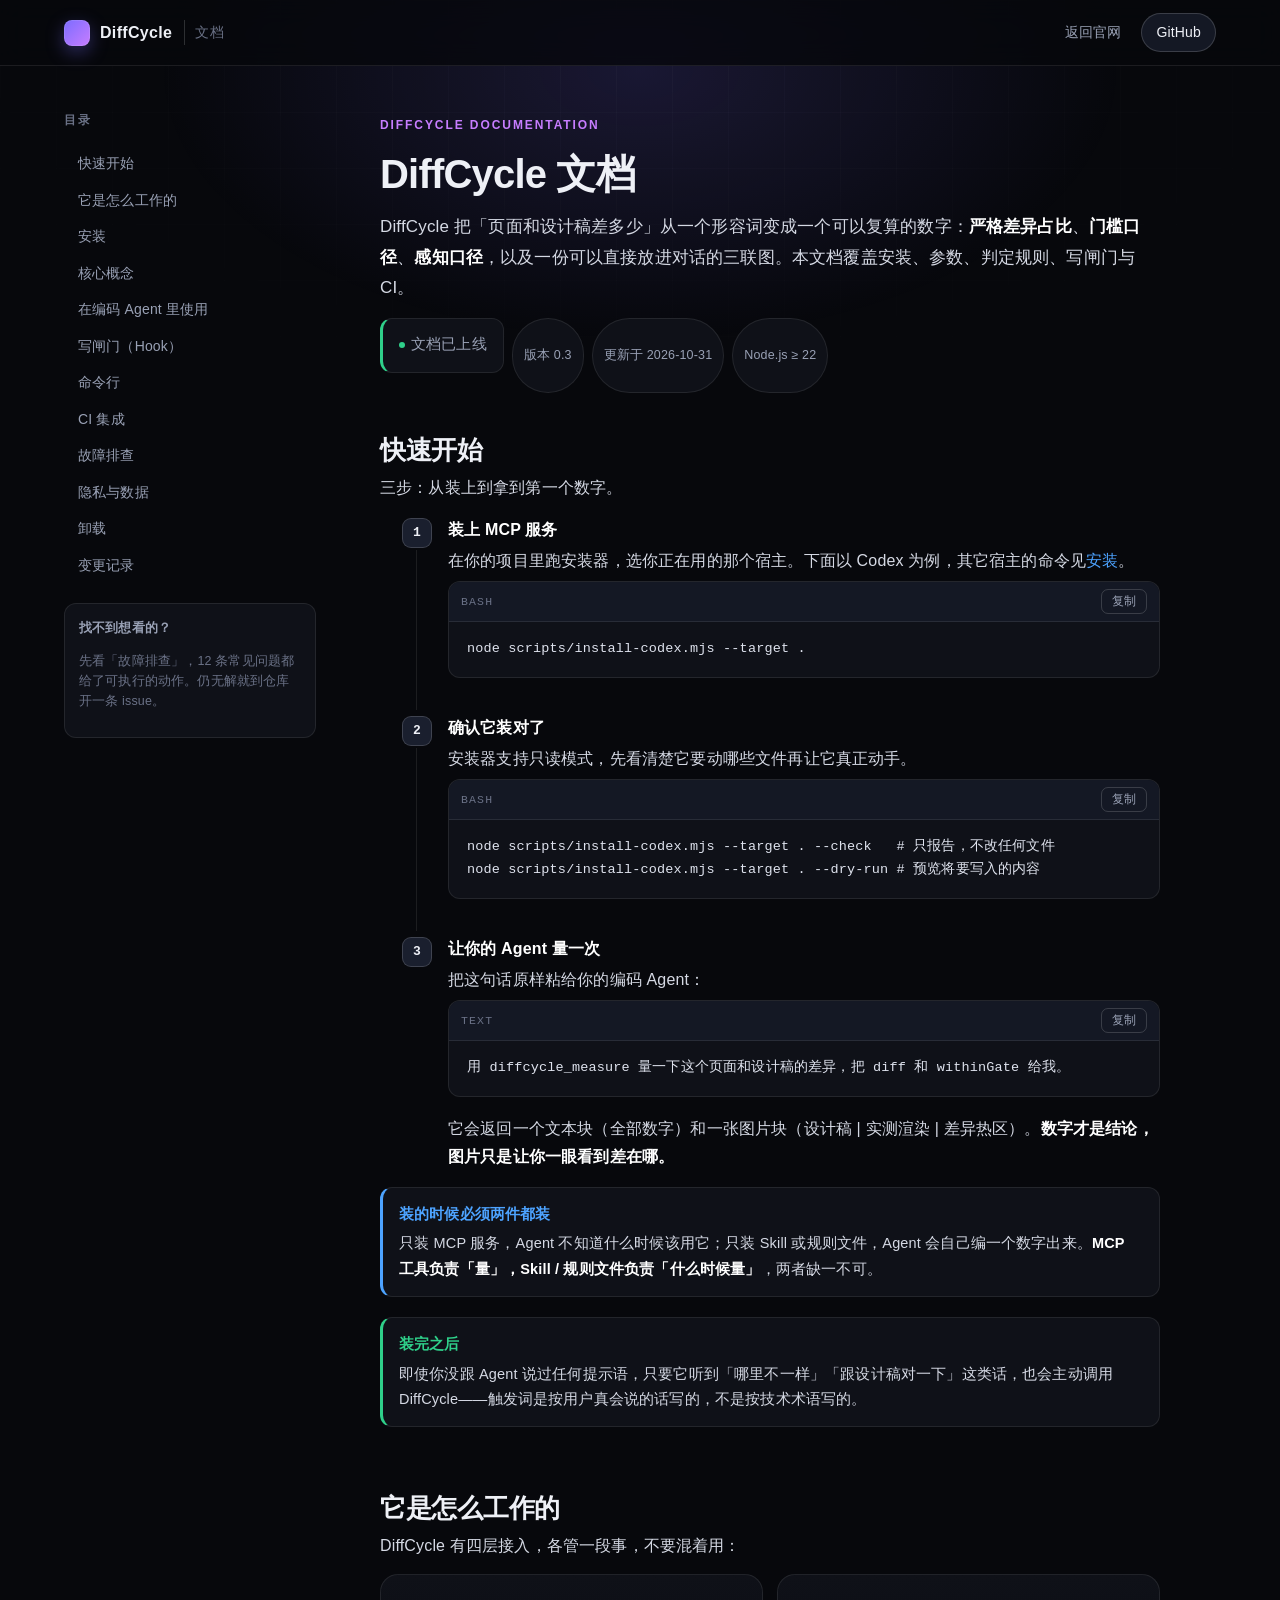
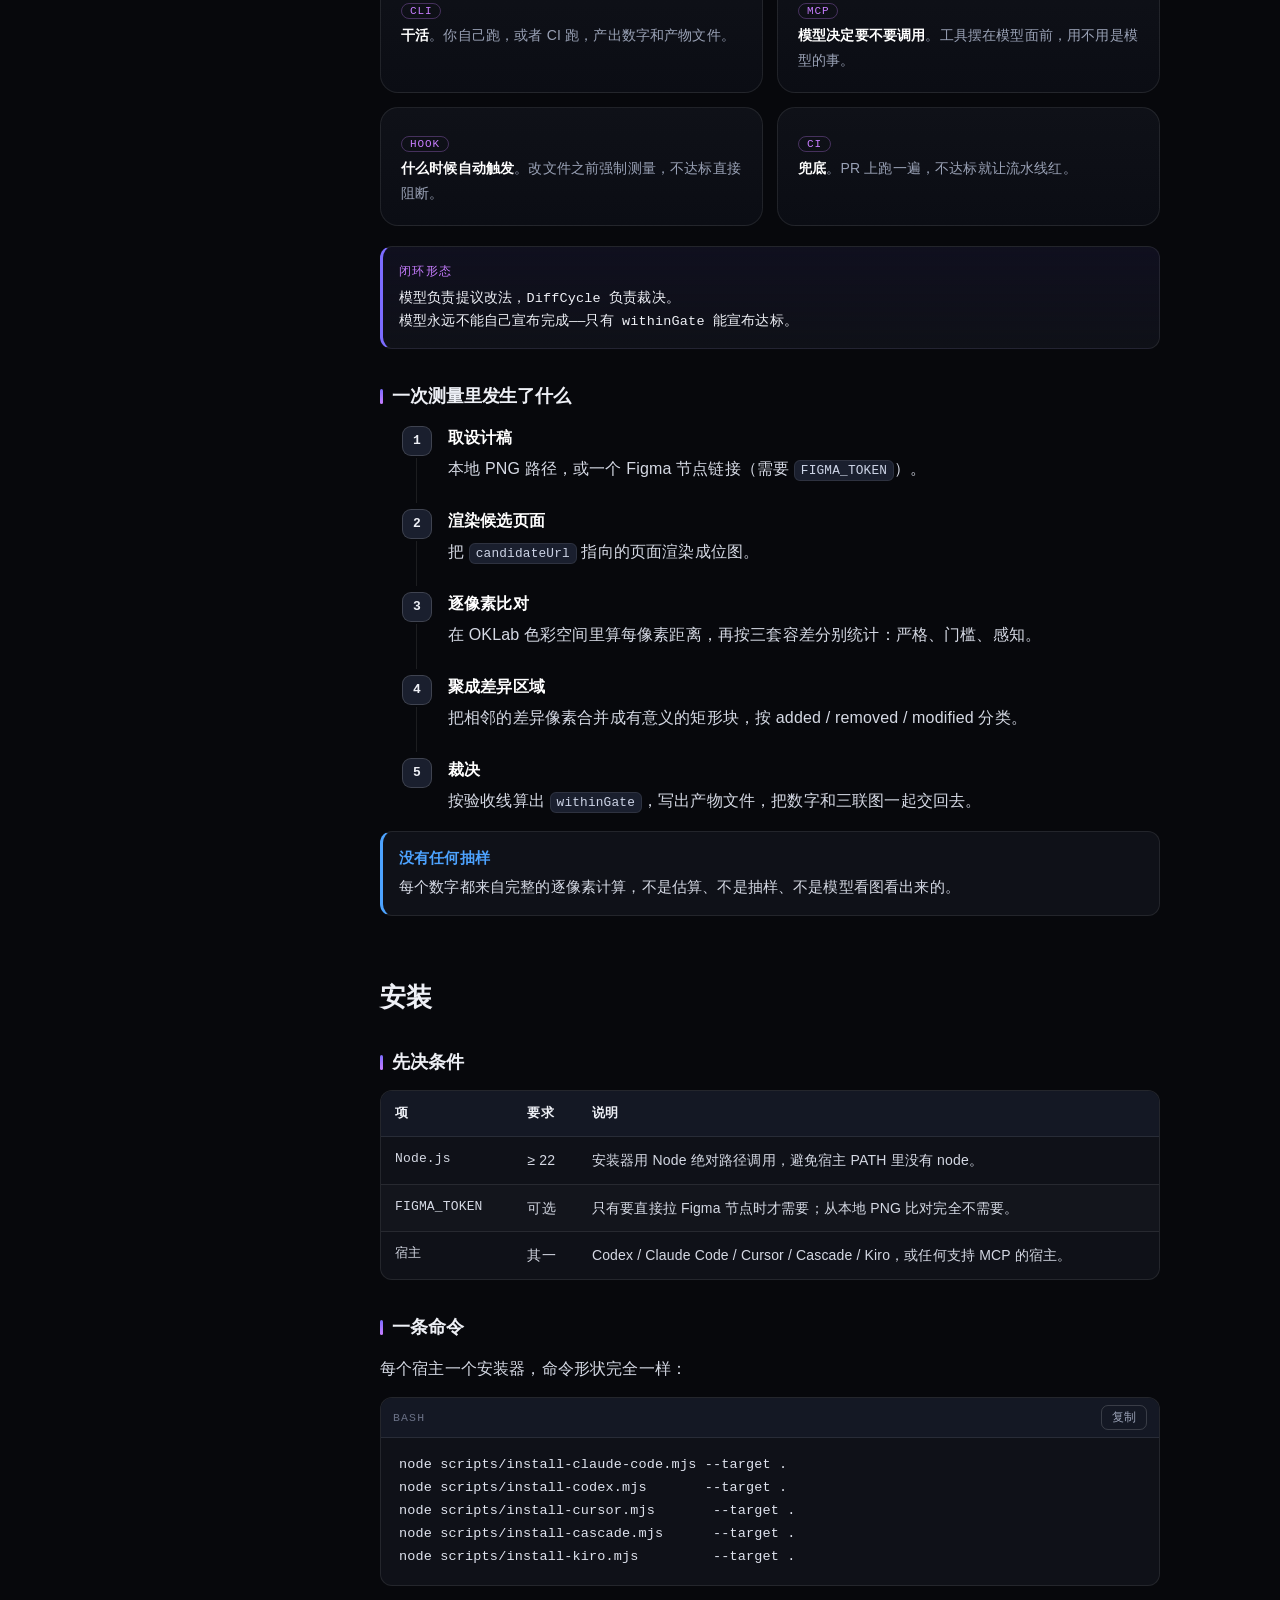
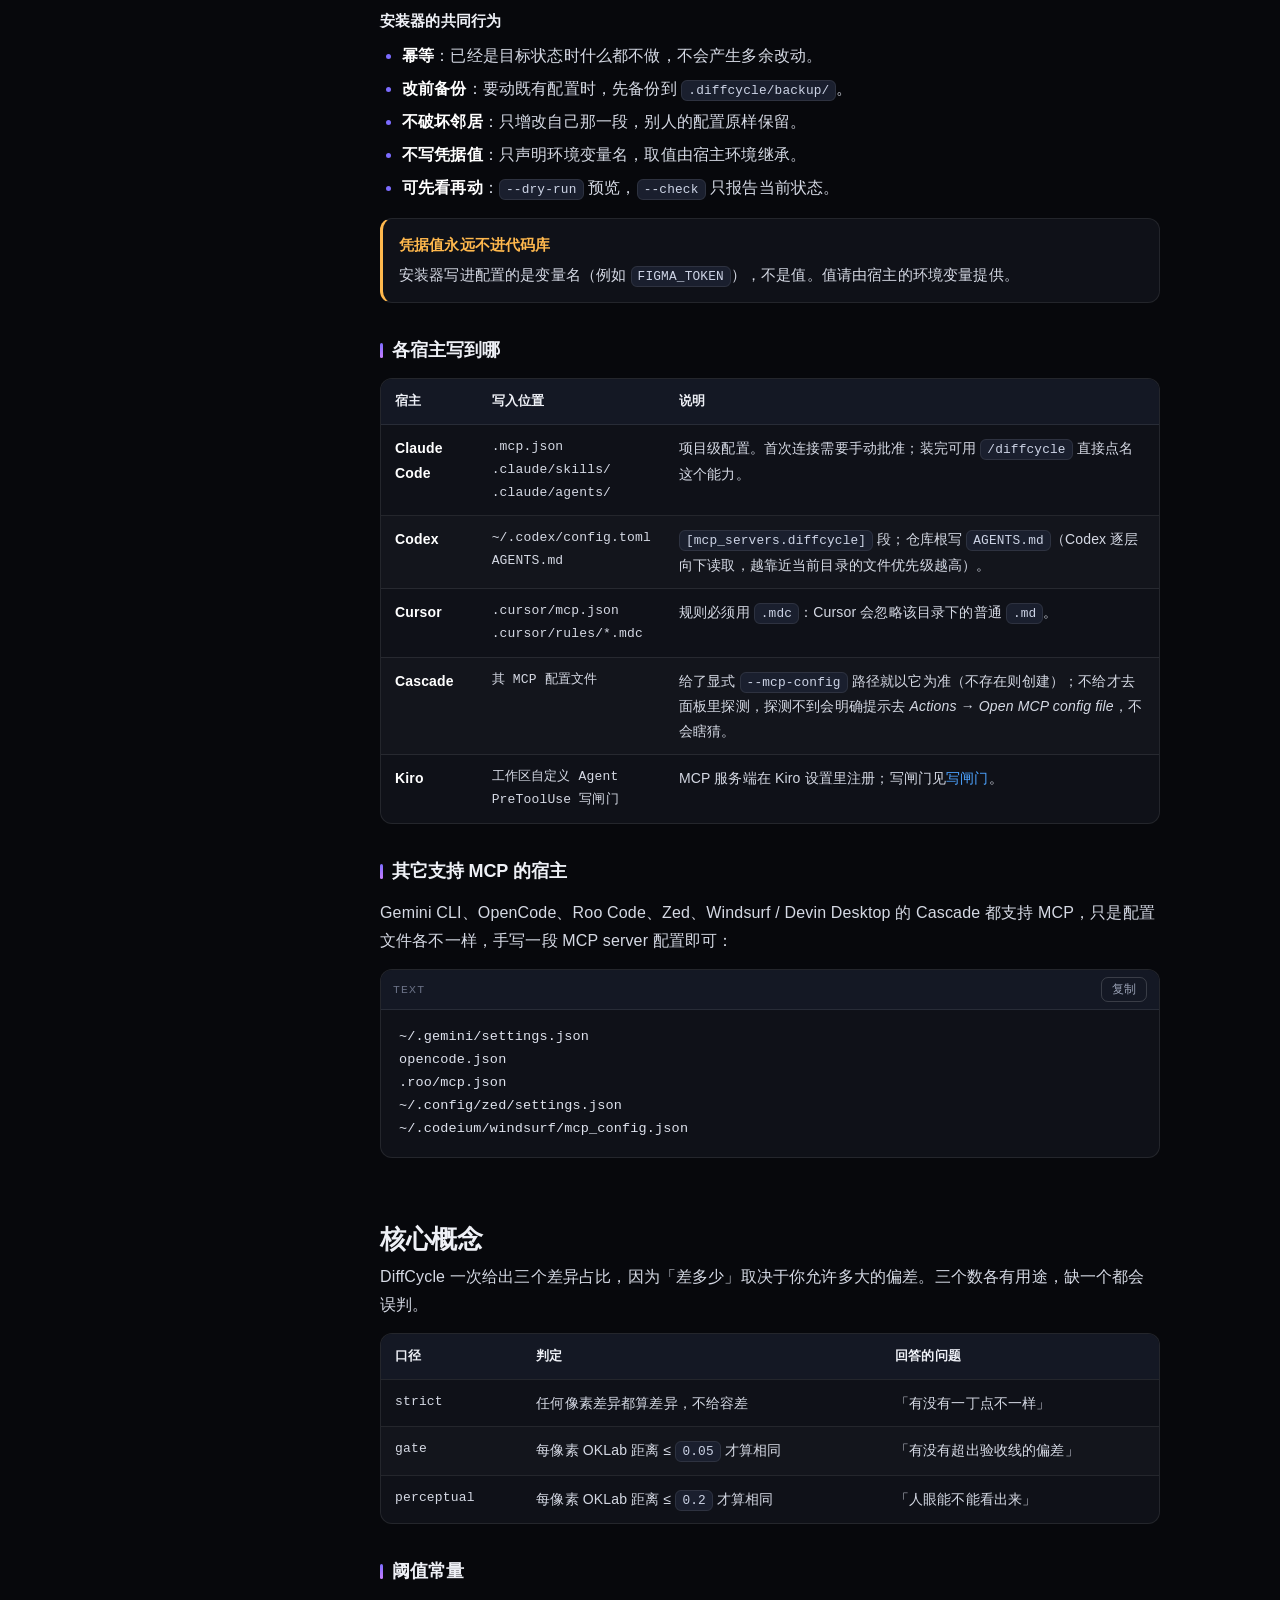
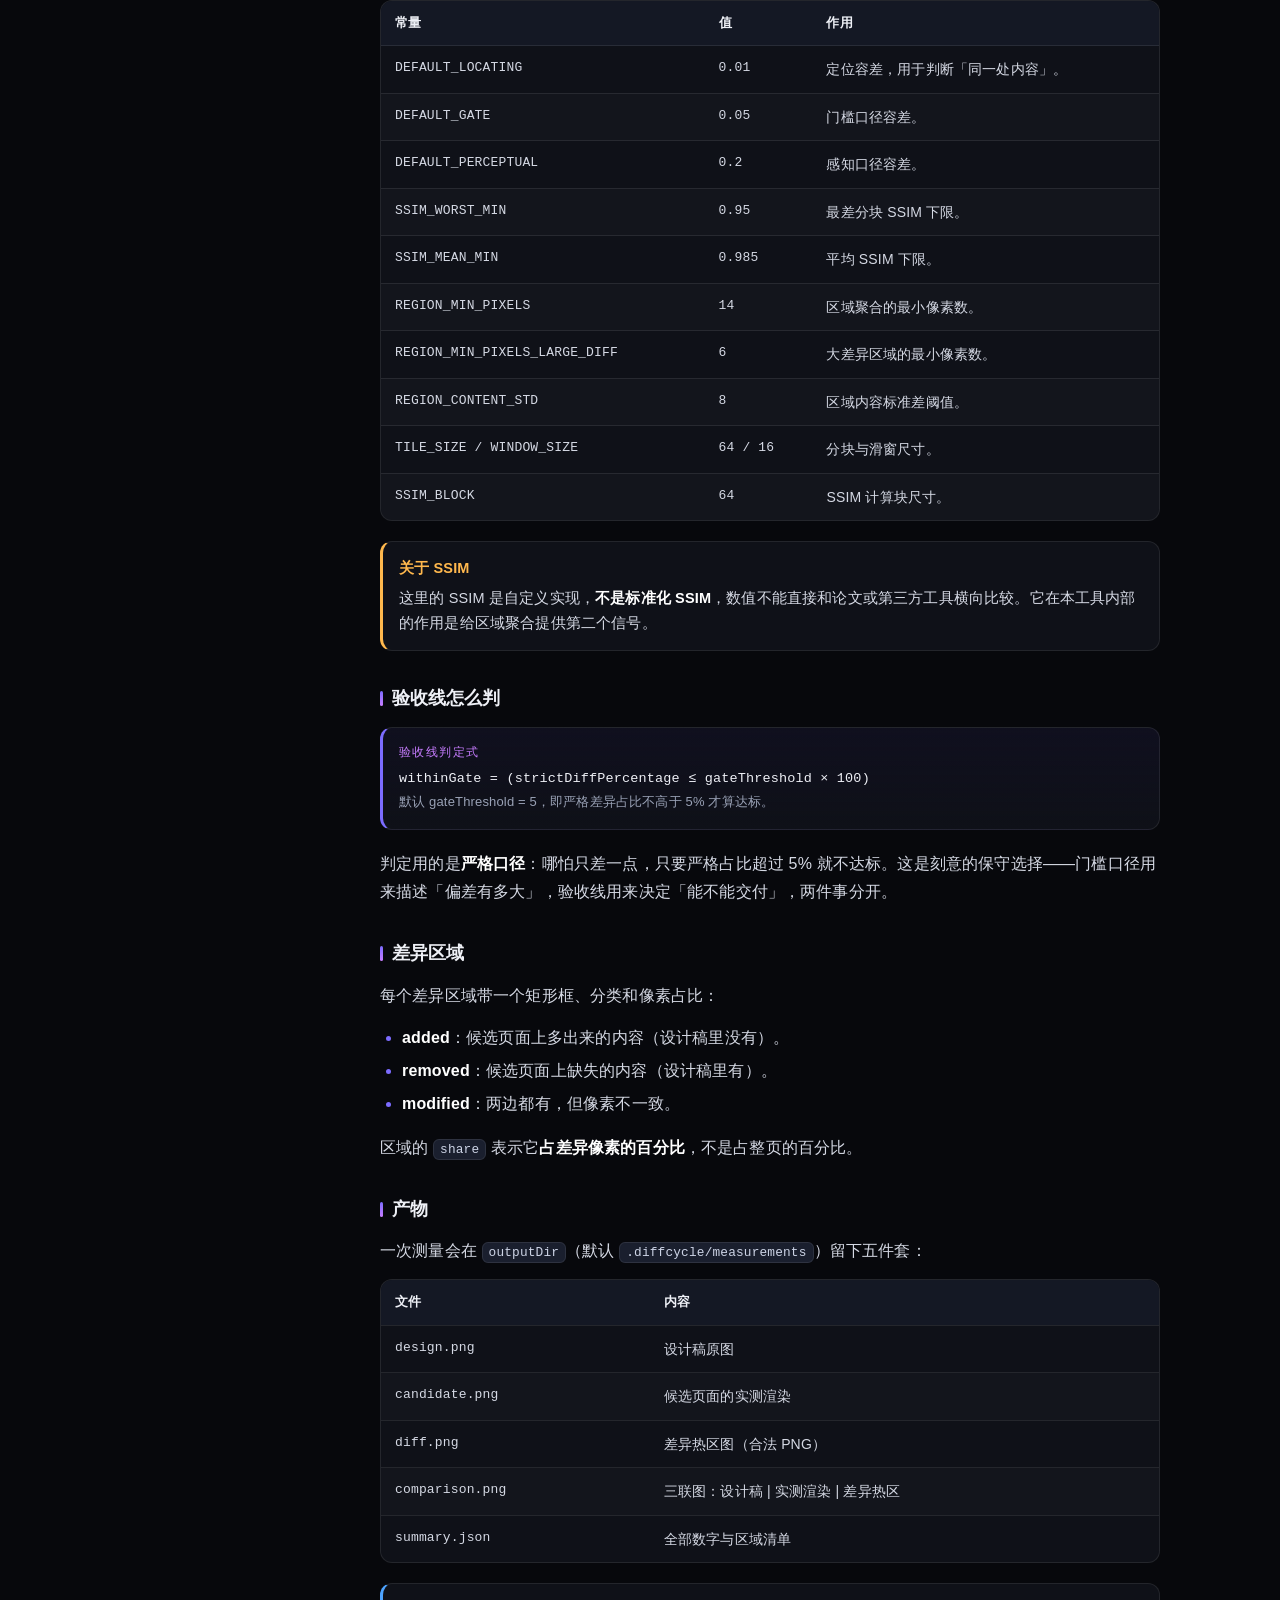
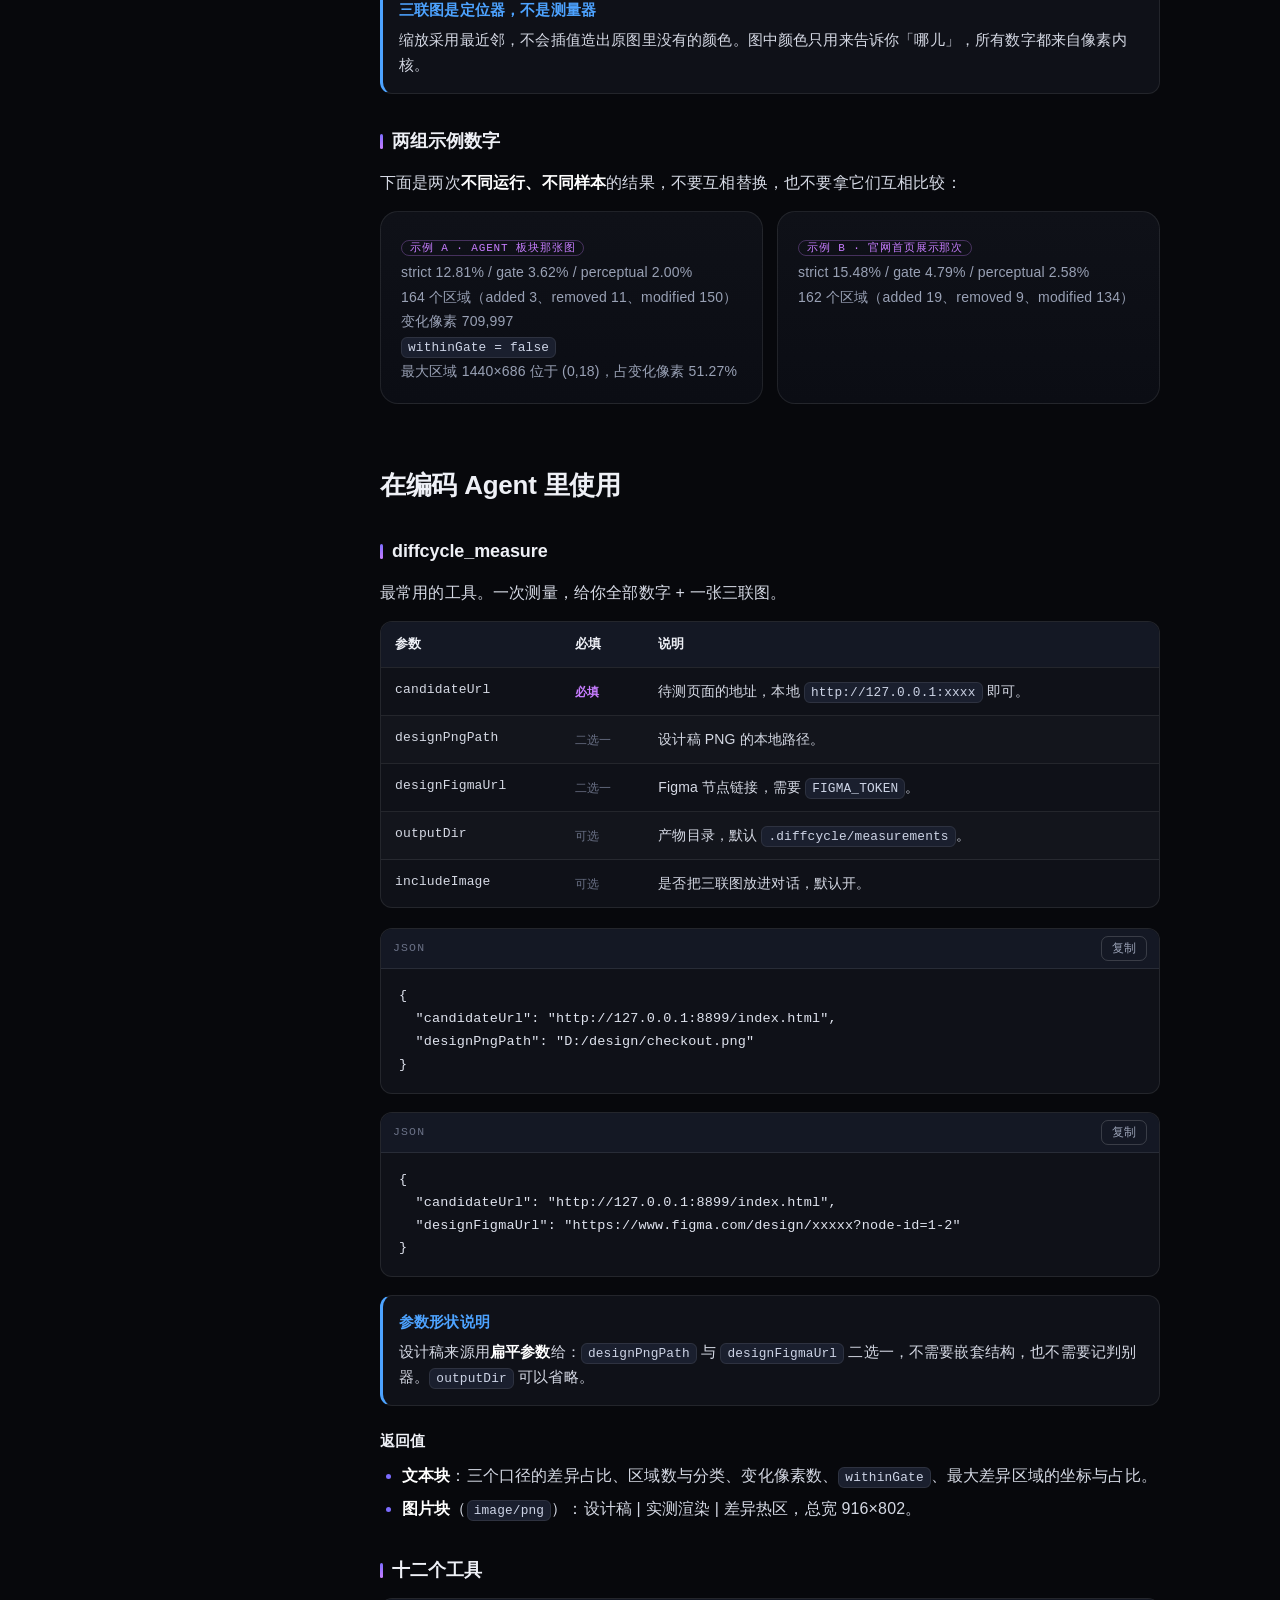
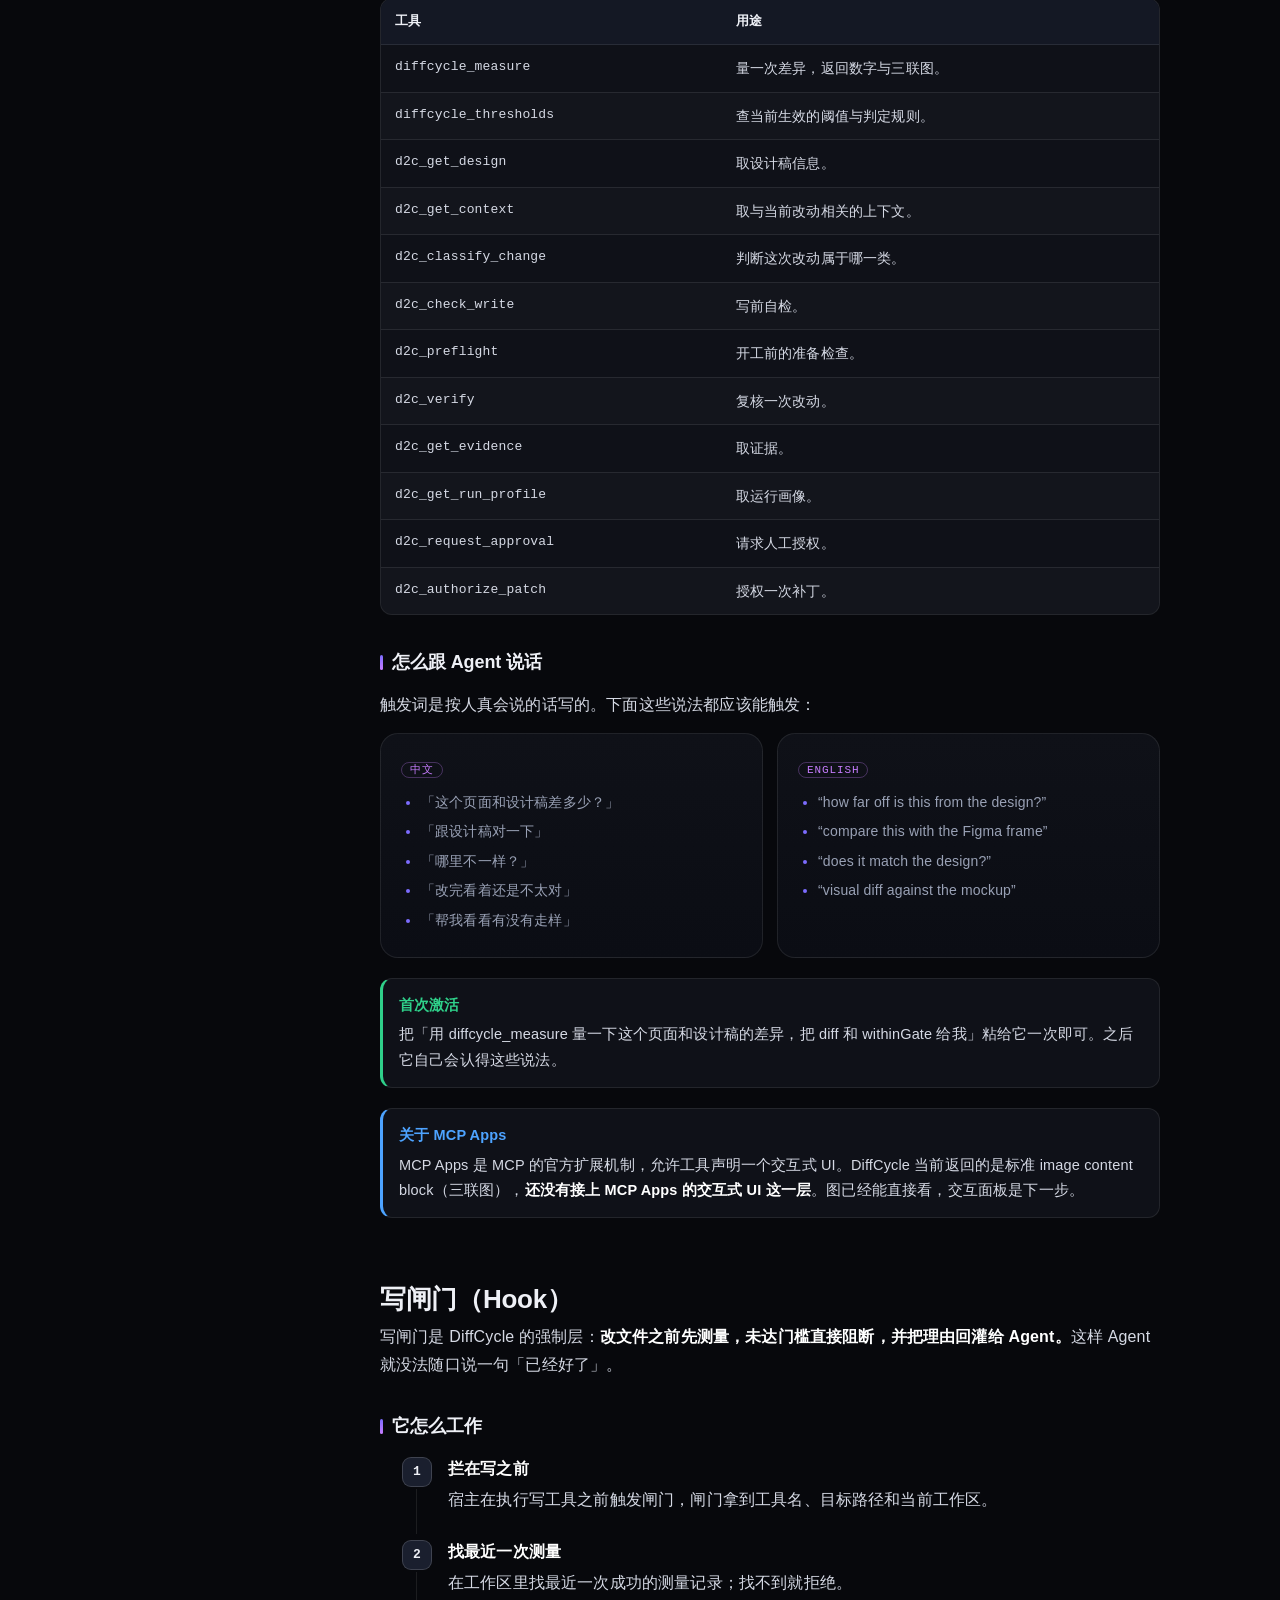
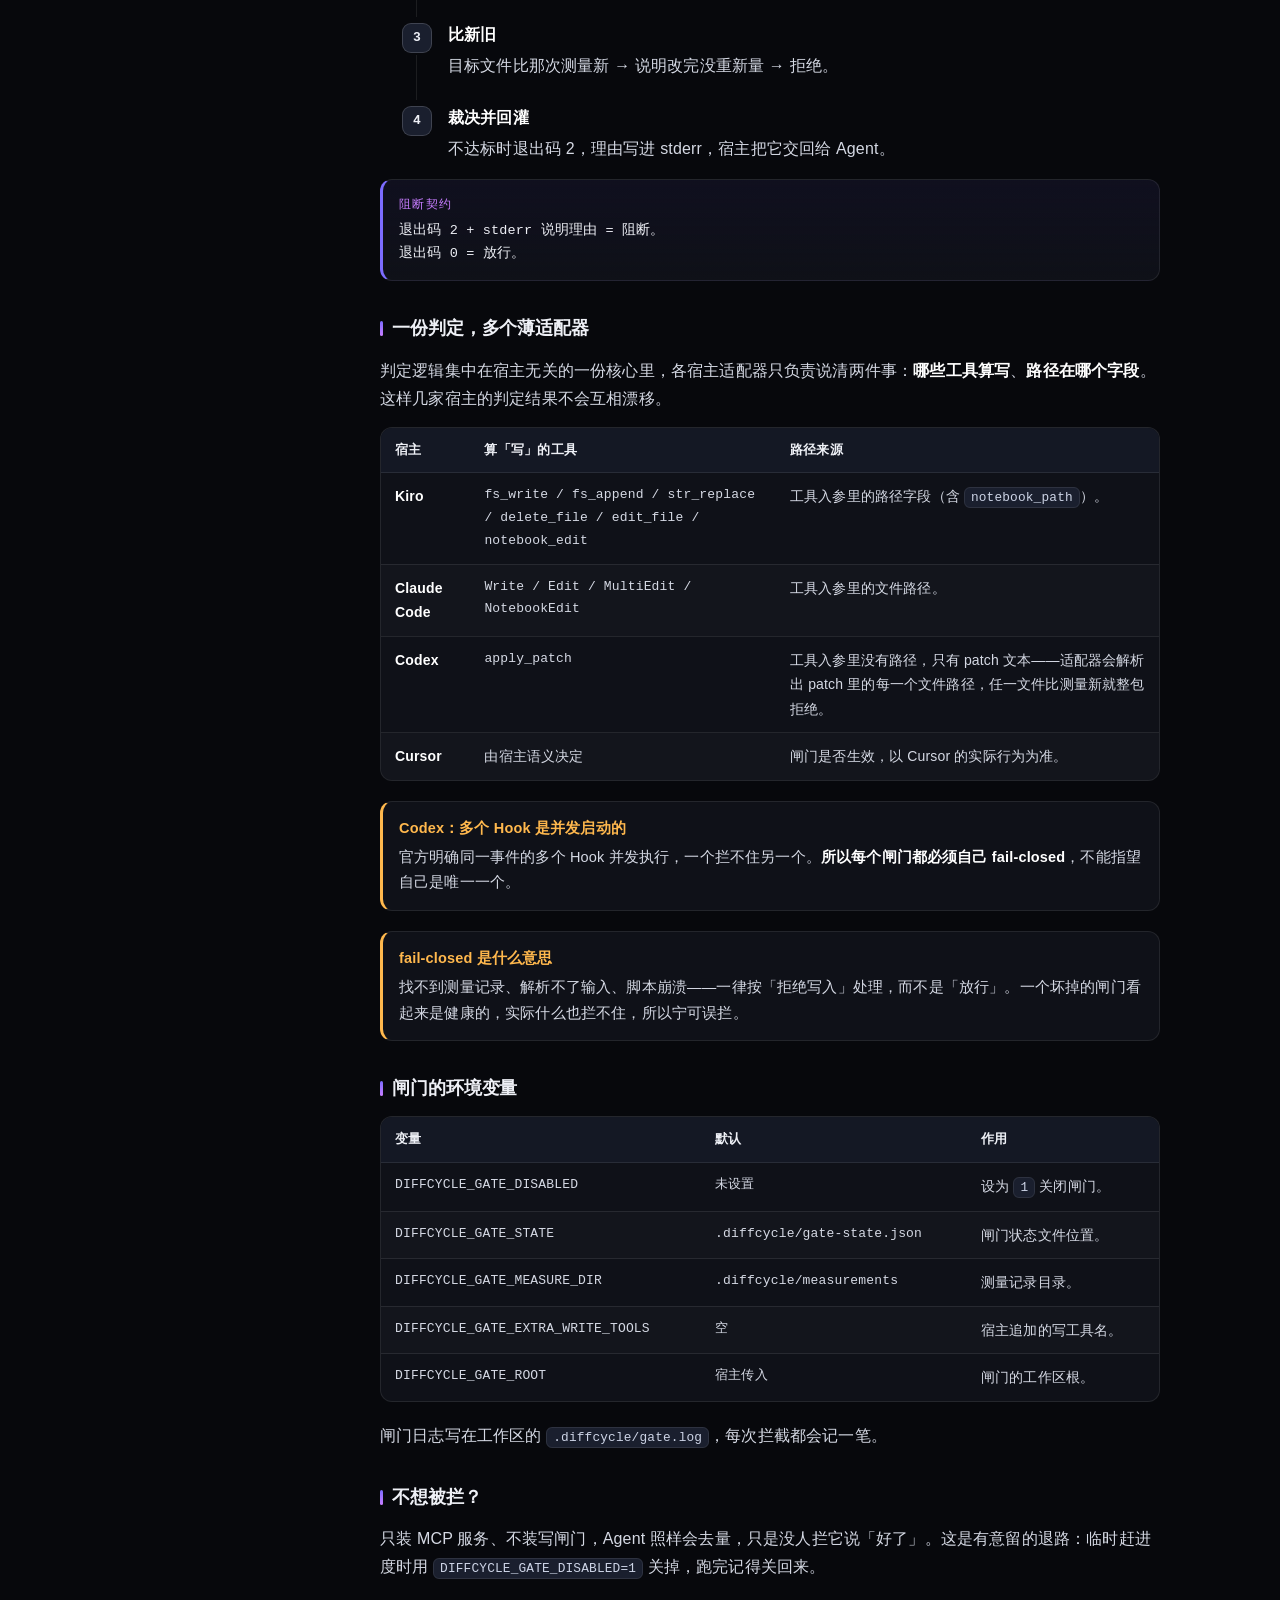
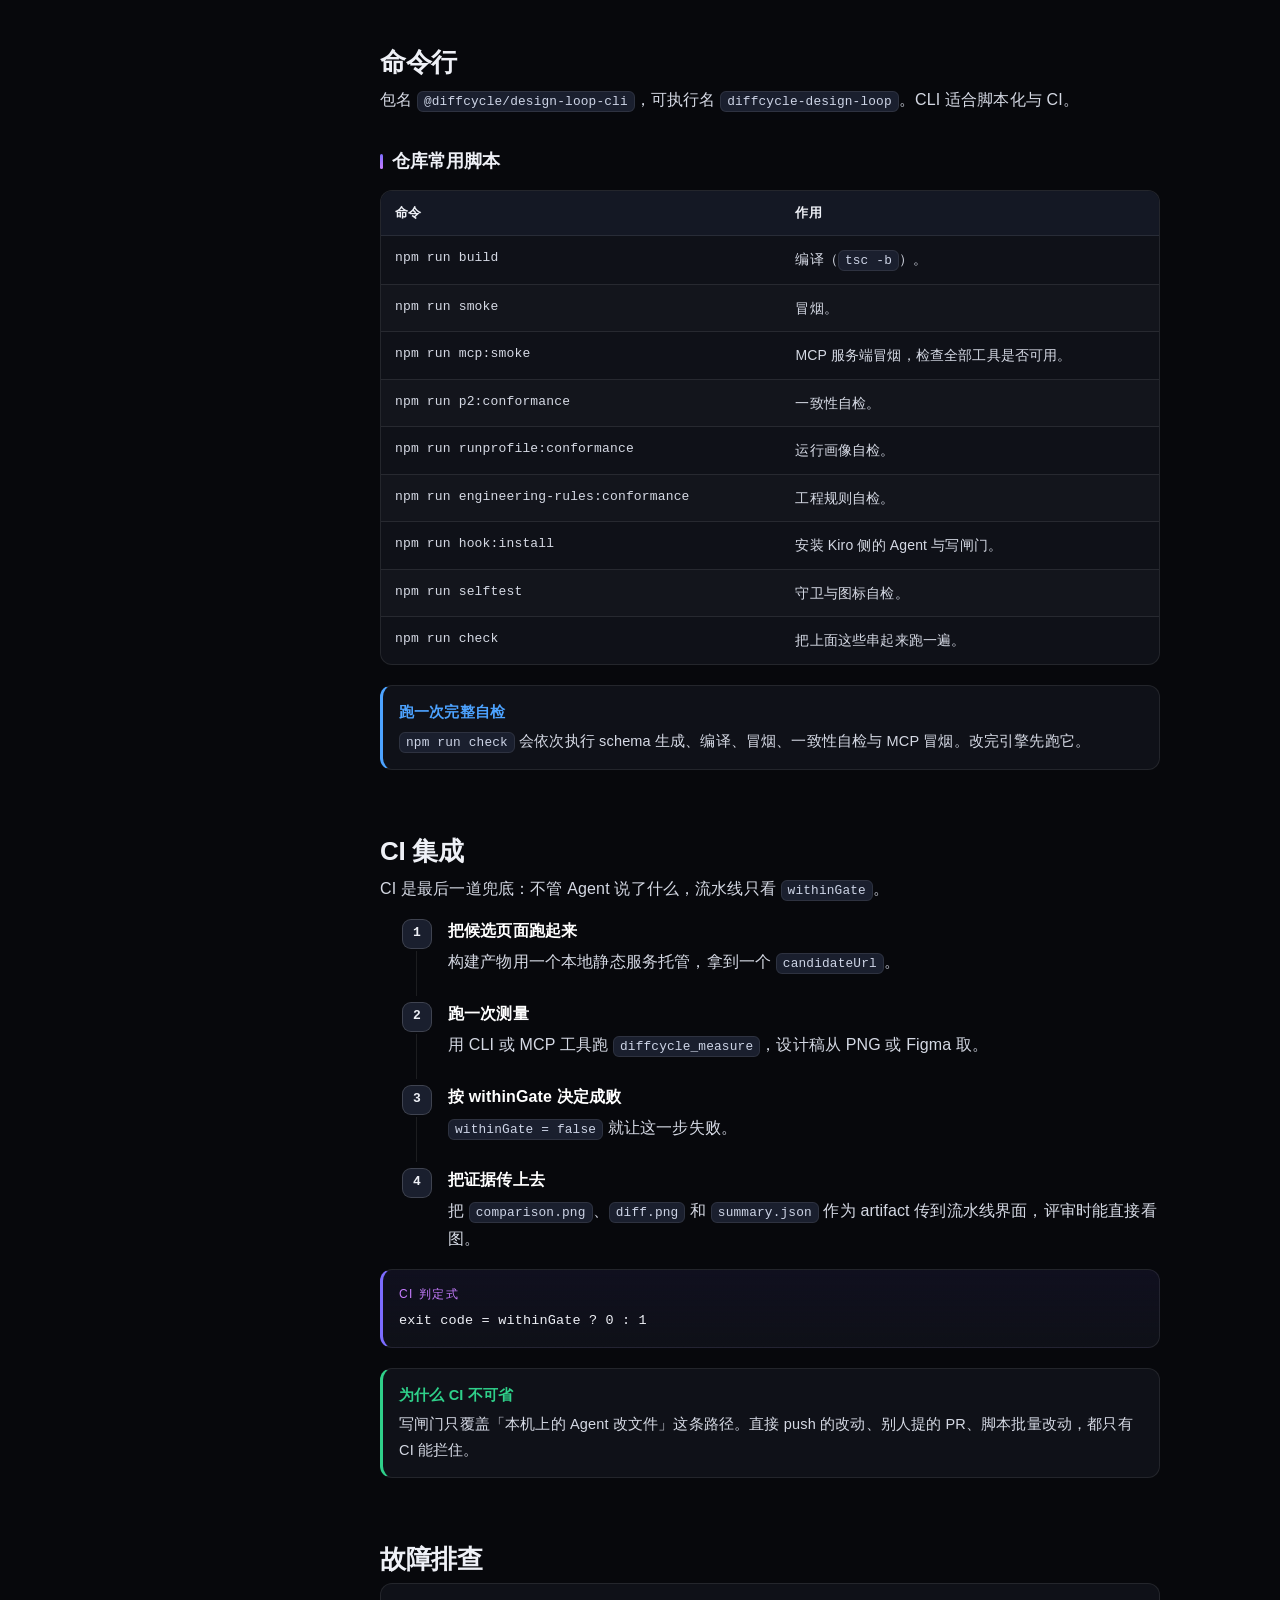
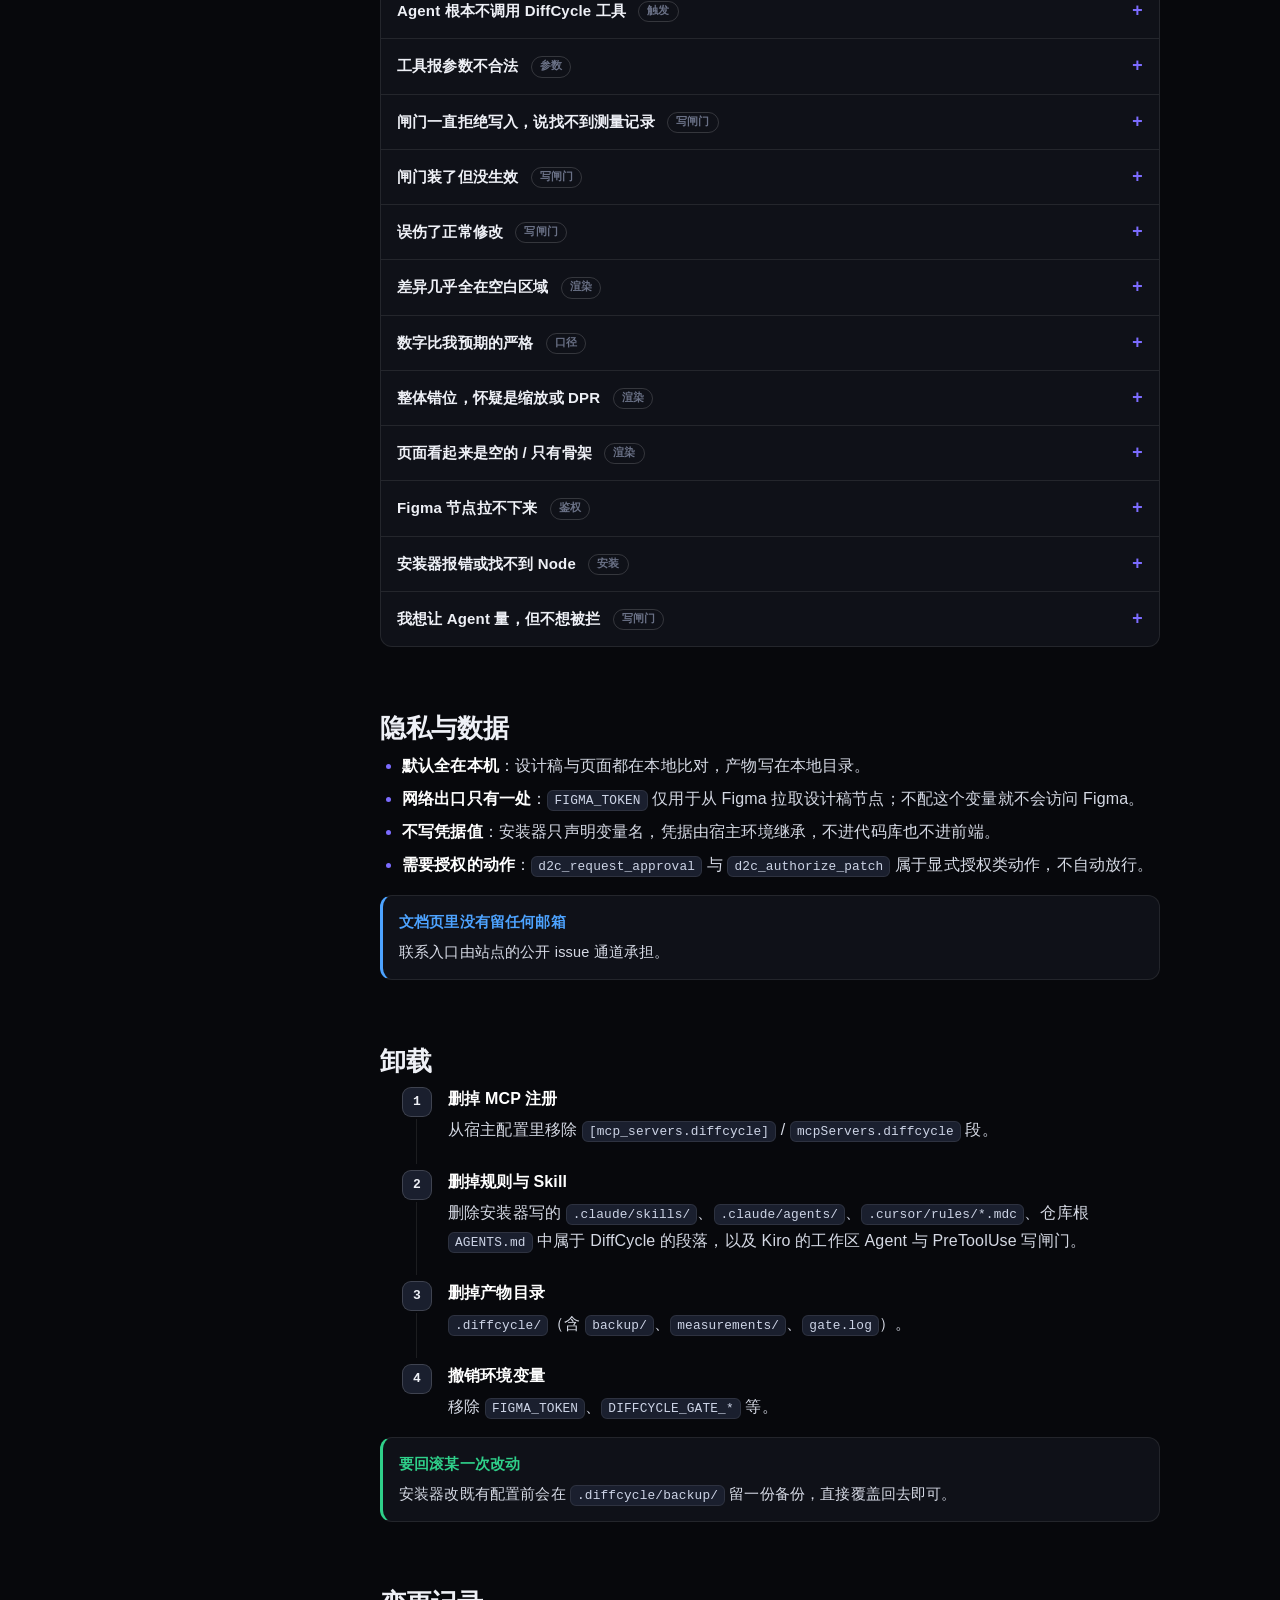
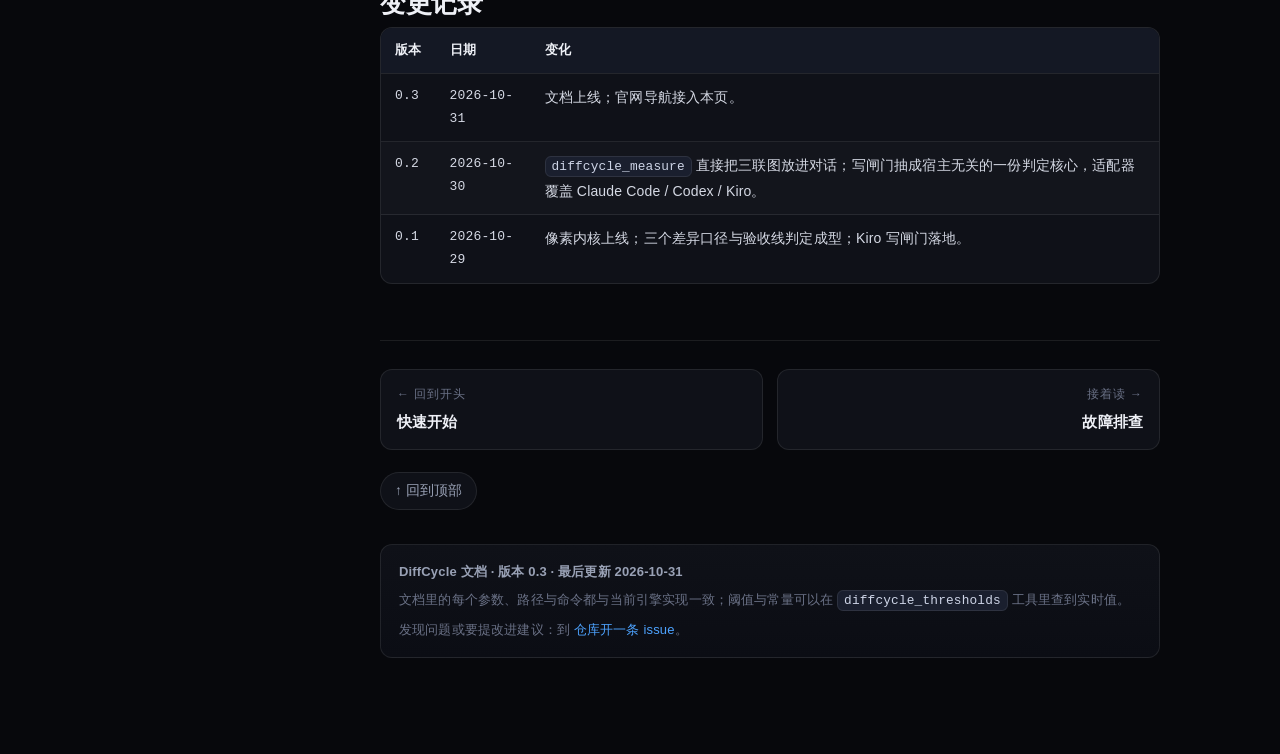
==== docs.html @ b98cf68d "site: publish the documentation page The nav promised a docs page that did not exist. The docs now l" ====
<!doctype html>
<html lang="zh-CN">
<head>
<meta charset="utf-8">
<meta name="viewport" content="width=device-width, initial-scale=1">
<title>DiffCycle 文档 — 让设计稿与代码像素级一致</title>
<meta name="description" content="DiffCycle 官方文档：安装、MCP 工具参数表、三个差异口径与验收线判定、写闸门、CI 集成、故障排查。">
<meta name="robots" content="index,follow">
<link rel="icon" href="assets/img/favicon.svg">
<link rel="stylesheet" href="assets/docs.css">
</head>
<body>

<nav class="nav">
  <div class="nav-inner">
    <a class="brand" href="index.html">
      <span class="brand-mark"></span>
      <span>DiffCycle</span>
      <span class="brand-sub">文档</span>
    </a>
    <div class="nav-links">
      <a href="index.html">返回官网</a>
      <a href="https://github.com/drake-yuan/diffcycle-site" class="nav-cta">GitHub</a>
    </div>
  </div>
</nav>

<button class="toc-toggle">目录</button>

<div class="wrap">

  <aside class="toc" id="toc">
    <div class="toc-title">目录</div>
    <a href="#quickstart">快速开始</a>
    <a href="#how-it-works">它是怎么工作的</a>
    <a href="#install">安装</a>
    <a href="#concepts">核心概念</a>
    <a href="#agent-usage">在编码 Agent 里使用</a>
    <a href="#write-gate">写闸门（Hook）</a>
    <a href="#cli">命令行</a>
    <a href="#ci">CI 集成</a>
    <a href="#troubleshooting">故障排查</a>
    <a href="#privacy">隐私与数据</a>
    <a href="#uninstall">卸载</a>
    <a href="#changelog">变更记录</a>
    <div class="toc-foot">
      <b>找不到想看的？</b>
      <p>先看「故障排查」，12 条常见问题都给了可执行的动作。仍无解就到仓库开一条 issue。</p>
    </div>
  </aside>

  <article class="doc">

    <header class="doc-head">
      <span class="eyebrow">DiffCycle Documentation</span>
      <h1>DiffCycle 文档</h1>
      <p class="lead">DiffCycle 把「页面和设计稿差多少」从一个形容词变成一个可以复算的数字：<strong>严格差异占比</strong>、<strong>门槛口径</strong>、<strong>感知口径</strong>，以及一份可以直接放进对话的三联图。本文档覆盖安装、参数、判定规则、写闸门与 CI。</p>
      <div class="badge-row">
        <span class="badge ok"><span class="dot"></span>文档已上线</span>
        <span class="badge plain">版本 0.3</span>
        <span class="badge plain">更新于 2026-10-31</span>
        <span class="badge plain">Node.js ≥ 22</span>
      </div>
    </header>

    <!-- ============================ 快速开始 ============================ -->
    <section id="quickstart">
      <h2>快速开始<a class="anchor" href="#quickstart">#</a></h2>

      <p>三步：从装上到拿到第一个数字。</p>

      <ol class="steps">
        <li>
          <strong>装上 MCP 服务</strong>
          <p>在你的项目里跑安装器，选你正在用的那个宿主。下面以 Codex 为例，其它宿主的命令见<a href="#install">安装</a>。</p>
          <div class="code">
            <div class="code-head"><span class="code-lang">bash</span><button class="copy-btn">复制</button></div>
            <pre><code>node scripts/install-codex.mjs --target .</code></pre>
          </div>
        </li>
        <li>
          <strong>确认它装对了</strong>
          <p>安装器支持只读模式，先看清楚它要动哪些文件再让它真正动手。</p>
          <div class="code">
            <div class="code-head"><span class="code-lang">bash</span><button class="copy-btn">复制</button></div>
            <pre><code>node scripts/install-codex.mjs --target . --check   # 只报告，不改任何文件
node scripts/install-codex.mjs --target . --dry-run # 预览将要写入的内容</code></pre>
          </div>
        </li>
        <li>
          <strong>让你的 Agent 量一次</strong>
          <p>把这句话原样粘给你的编码 Agent：</p>
          <div class="code">
            <div class="code-head"><span class="code-lang">text</span><button class="copy-btn">复制</button></div>
            <pre><code>用 diffcycle_measure 量一下这个页面和设计稿的差异，把 diff 和 withinGate 给我。</code></pre>
          </div>
          <p>它会返回一个文本块（全部数字）和一张图片块（设计稿 | 实测渲染 | 差异热区）。<strong>数字才是结论，图片只是让你一眼看到差在哪。</strong></p>
        </li>
      </ol>

      <div class="note">
        <b>装的时候必须两件都装</b>
        <p>只装 MCP 服务，Agent 不知道什么时候该用它；只装 Skill 或规则文件，Agent 会自己编一个数字出来。<strong>MCP 工具负责「量」，Skill / 规则文件负责「什么时候量」</strong>，两者缺一不可。</p>
      </div>

      <div class="ok">
        <b>装完之后</b>
        <p>即使你没跟 Agent 说过任何提示语，只要它听到「哪里不一样」「跟设计稿对一下」这类话，也会主动调用 DiffCycle——触发词是按用户真会说的话写的，不是按技术术语写的。</p>
      </div>
    </section>

    <!-- ============================ 工作原理 ============================ -->
    <section id="how-it-works">
      <h2>它是怎么工作的<a class="anchor" href="#how-it-works">#</a></h2>

      <p>DiffCycle 有四层接入，各管一段事，不要混着用：</p>

      <div class="grid-2">
        <div class="card">
          <span class="tag">CLI</span>
          <p><strong>干活</strong>。你自己跑，或者 CI 跑，产出数字和产物文件。</p>
        </div>
        <div class="card">
          <span class="tag">MCP</span>
          <p><strong>模型决定要不要调用</strong>。工具摆在模型面前，用不用是模型的事。</p>
        </div>
        <div class="card">
          <span class="tag">Hook</span>
          <p><strong>什么时候自动触发</strong>。改文件之前强制测量，不达标直接阻断。</p>
        </div>
        <div class="card">
          <span class="tag">CI</span>
          <p><strong>兜底</strong>。PR 上跑一遍，不达标就让流水线红。</p>
        </div>
      </div>

      <div class="rule">
        <span class="rule-label">闭环形态</span>
        模型负责提议改法，DiffCycle 负责裁决。<br>
        模型永远不能自己宣布完成——只有 <code>withinGate</code> 能宣布达标。
      </div>

      <h3>一次测量里发生了什么</h3>

      <ol class="steps">
        <li><strong>取设计稿</strong><p>本地 PNG 路径，或一个 Figma 节点链接（需要 <code>FIGMA_TOKEN</code>）。</p></li>
        <li><strong>渲染候选页面</strong><p>把 <code>candidateUrl</code> 指向的页面渲染成位图。</p></li>
        <li><strong>逐像素比对</strong><p>在 OKLab 色彩空间里算每像素距离，再按三套容差分别统计：严格、门槛、感知。</p></li>
        <li><strong>聚成差异区域</strong><p>把相邻的差异像素合并成有意义的矩形块，按 added / removed / modified 分类。</p></li>
        <li><strong>裁决</strong><p>按验收线算出 <code>withinGate</code>，写出产物文件，把数字和三联图一起交回去。</p></li>
      </ol>

      <div class="note">
        <b>没有任何抽样</b>
        <p>每个数字都来自完整的逐像素计算，不是估算、不是抽样、不是模型看图看出来的。</p>
      </div>
    </section>

    <!-- ============================ 安装 ============================ -->
    <section id="install">
      <h2>安装<a class="anchor" href="#install">#</a></h2>

      <h3>先决条件</h3>
      <div class="table-wrap">
        <table>
          <thead><tr><th>项</th><th>要求</th><th>说明</th></tr></thead>
          <tbody>
            <tr><td class="mono">Node.js</td><td>≥ 22</td><td>安装器用 Node 绝对路径调用，避免宿主 PATH 里没有 node。</td></tr>
            <tr><td class="mono">FIGMA_TOKEN</td><td>可选</td><td>只有要直接拉 Figma 节点时才需要；从本地 PNG 比对完全不需要。</td></tr>
            <tr><td class="mono">宿主</td><td>其一</td><td>Codex / Claude Code / Cursor / Cascade / Kiro，或任何支持 MCP 的宿主。</td></tr>
          </tbody>
        </table>
      </div>

      <h3>一条命令</h3>
      <p>每个宿主一个安装器，命令形状完全一样：</p>
      <div class="code">
        <div class="code-head"><span class="code-lang">bash</span><button class="copy-btn">复制</button></div>
        <pre><code>node scripts/install-claude-code.mjs --target .
node scripts/install-codex.mjs       --target .
node scripts/install-cursor.mjs       --target .
node scripts/install-cascade.mjs      --target .
node scripts/install-kiro.mjs         --target .</code></pre>
      </div>

      <h4>安装器的共同行为</h4>
      <ul>
        <li><strong>幂等</strong>：已经是目标状态时什么都不做，不会产生多余改动。</li>
        <li><strong>改前备份</strong>：要动既有配置时，先备份到 <code>.diffcycle/backup/</code>。</li>
        <li><strong>不破坏邻居</strong>：只增改自己那一段，别人的配置原样保留。</li>
        <li><strong>不写凭据值</strong>：只声明环境变量名，取值由宿主环境继承。</li>
        <li><strong>可先看再动</strong>：<code>--dry-run</code> 预览，<code>--check</code> 只报告当前状态。</li>
      </ul>

      <div class="warn">
        <b>凭据值永远不进代码库</b>
        <p>安装器写进配置的是变量名（例如 <code>FIGMA_TOKEN</code>），不是值。值请由宿主的环境变量提供。</p>
      </div>

      <h3>各宿主写到哪</h3>
      <div class="table-wrap">
        <table>
          <thead><tr><th>宿主</th><th>写入位置</th><th>说明</th></tr></thead>
          <tbody>
            <tr>
              <td><strong>Claude Code</strong></td>
              <td class="mono">.mcp.json<br>.claude/skills/<br>.claude/agents/</td>
              <td>项目级配置。首次连接需要手动批准；装完可用 <code>/diffcycle</code> 直接点名这个能力。</td>
            </tr>
            <tr>
              <td><strong>Codex</strong></td>
              <td class="mono">~/.codex/config.toml<br>AGENTS.md</td>
              <td><code>[mcp_servers.diffcycle]</code> 段；仓库根写 <code>AGENTS.md</code>（Codex 逐层向下读取，越靠近当前目录的文件优先级越高）。</td>
            </tr>
            <tr>
              <td><strong>Cursor</strong></td>
              <td class="mono">.cursor/mcp.json<br>.cursor/rules/*.mdc</td>
              <td>规则必须用 <code>.mdc</code>：Cursor 会忽略该目录下的普通 <code>.md</code>。</td>
            </tr>
            <tr>
              <td><strong>Cascade</strong></td>
              <td class="mono">其 MCP 配置文件</td>
              <td>给了显式 <code>--mcp-config</code> 路径就以它为准（不存在则创建）；不给才去面板里探测，探测不到会明确提示去 <em>Actions → Open MCP config file</em>，不会瞎猜。</td>
            </tr>
            <tr>
              <td><strong>Kiro</strong></td>
              <td class="mono">工作区自定义 Agent<br>PreToolUse 写闸门</td>
              <td>MCP 服务端在 Kiro 设置里注册；写闸门见<a href="#write-gate">写闸门</a>。</td>
            </tr>
          </tbody>
        </table>
      </div>

      <h3>其它支持 MCP 的宿主</h3>
      <p>Gemini CLI、OpenCode、Roo Code、Zed、Windsurf / Devin Desktop 的 Cascade 都支持 MCP，只是配置文件各不一样，手写一段 MCP server 配置即可：</p>
      <div class="code">
        <div class="code-head"><span class="code-lang">text</span><button class="copy-btn">复制</button></div>
        <pre><code>~/.gemini/settings.json
opencode.json
.roo/mcp.json
~/.config/zed/settings.json
~/.codeium/windsurf/mcp_config.json</code></pre>
      </div>
    </section>

    <!-- ============================ 核心概念 ============================ -->
    <section id="concepts">
      <h2>核心概念<a class="anchor" href="#concepts">#</a></h2>

      <p>DiffCycle 一次给出三个差异占比，因为「差多少」取决于你允许多大的偏差。三个数各有用途，缺一个都会误判。</p>

      <div class="table-wrap">
        <table>
          <thead><tr><th>口径</th><th>判定</th><th>回答的问题</th></tr></thead>
          <tbody>
            <tr><td class="mono">strict</td><td>任何像素差异都算差异，不给容差</td><td>「有没有一丁点不一样」</td></tr>
            <tr><td class="mono">gate</td><td>每像素 OKLab 距离 ≤ <code>0.05</code> 才算相同</td><td>「有没有超出验收线的偏差」</td></tr>
            <tr><td class="mono">perceptual</td><td>每像素 OKLab 距离 ≤ <code>0.2</code> 才算相同</td><td>「人眼能不能看出来」</td></tr>
          </tbody>
        </table>
      </div>

      <h3>阈值常量</h3>
      <div class="table-wrap">
        <table>
          <thead><tr><th>常量</th><th>值</th><th>作用</th></tr></thead>
          <tbody>
            <tr><td class="mono">DEFAULT_LOCATING</td><td class="mono">0.01</td><td>定位容差，用于判断「同一处内容」。</td></tr>
            <tr><td class="mono">DEFAULT_GATE</td><td class="mono">0.05</td><td>门槛口径容差。</td></tr>
            <tr><td class="mono">DEFAULT_PERCEPTUAL</td><td class="mono">0.2</td><td>感知口径容差。</td></tr>
            <tr><td class="mono">SSIM_WORST_MIN</td><td class="mono">0.95</td><td>最差分块 SSIM 下限。</td></tr>
            <tr><td class="mono">SSIM_MEAN_MIN</td><td class="mono">0.985</td><td>平均 SSIM 下限。</td></tr>
            <tr><td class="mono">REGION_MIN_PIXELS</td><td class="mono">14</td><td>区域聚合的最小像素数。</td></tr>
            <tr><td class="mono">REGION_MIN_PIXELS_LARGE_DIFF</td><td class="mono">6</td><td>大差异区域的最小像素数。</td></tr>
            <tr><td class="mono">REGION_CONTENT_STD</td><td class="mono">8</td><td>区域内容标准差阈值。</td></tr>
            <tr><td class="mono">TILE_SIZE / WINDOW_SIZE</td><td class="mono">64 / 16</td><td>分块与滑窗尺寸。</td></tr>
            <tr><td class="mono">SSIM_BLOCK</td><td class="mono">64</td><td>SSIM 计算块尺寸。</td></tr>
          </tbody>
        </table>
      </div>

      <div class="warn">
        <b>关于 SSIM</b>
        <p>这里的 SSIM 是自定义实现，<strong>不是标准化 SSIM</strong>，数值不能直接和论文或第三方工具横向比较。它在本工具内部的作用是给区域聚合提供第二个信号。</p>
      </div>

      <h3>验收线怎么判</h3>
      <div class="rule">
        <span class="rule-label">验收线判定式</span>
        withinGate = (strictDiffPercentage ≤ gateThreshold × 100)<br>
        <span style="font-family:var(--sans);font-size:13px;color:var(--muted)">默认 gateThreshold = 5，即严格差异占比不高于 5% 才算达标。</span>
      </div>
      <p>判定用的是<strong>严格口径</strong>：哪怕只差一点，只要严格占比超过 5% 就不达标。这是刻意的保守选择——门槛口径用来描述「偏差有多大」，验收线用来决定「能不能交付」，两件事分开。</p>

      <h3>差异区域</h3>
      <p>每个差异区域带一个矩形框、分类和像素占比：</p>
      <ul>
        <li><strong>added</strong>：候选页面上多出来的内容（设计稿里没有）。</li>
        <li><strong>removed</strong>：候选页面上缺失的内容（设计稿里有）。</li>
        <li><strong>modified</strong>：两边都有，但像素不一致。</li>
      </ul>
      <p>区域的 <code>share</code> 表示它<strong>占差异像素的百分比</strong>，不是占整页的百分比。</p>

      <h3>产物</h3>
      <p>一次测量会在 <code>outputDir</code>（默认 <code>.diffcycle/measurements</code>）留下五件套：</p>
      <div class="table-wrap">
        <table>
          <thead><tr><th>文件</th><th>内容</th></tr></thead>
          <tbody>
            <tr><td class="mono">design.png</td><td>设计稿原图</td></tr>
            <tr><td class="mono">candidate.png</td><td>候选页面的实测渲染</td></tr>
            <tr><td class="mono">diff.png</td><td>差异热区图（合法 PNG）</td></tr>
            <tr><td class="mono">comparison.png</td><td>三联图：设计稿 | 实测渲染 | 差异热区</td></tr>
            <tr><td class="mono">summary.json</td><td>全部数字与区域清单</td></tr>
          </tbody>
        </table>
      </div>

      <div class="note">
        <b>三联图是定位器，不是测量器</b>
        <p>缩放采用最近邻，不会插值造出原图里没有的颜色。图中颜色只用来告诉你「哪儿」，所有数字都来自像素内核。</p>
      </div>

      <h3>两组示例数字</h3>
      <p>下面是两次<strong>不同运行、不同样本</strong>的结果，不要互相替换，也不要拿它们互相比较：</p>
      <div class="grid-2">
        <div class="card">
          <span class="tag">示例 A · Agent 板块那张图</span>
          <p>strict 12.81% / gate 3.62% / perceptual 2.00%<br>164 个区域（added 3、removed 11、modified 150）<br>变化像素 709,997<br><code>withinGate = false</code><br>最大区域 1440×686 位于 (0,18)，占变化像素 51.27%</p>
        </div>
        <div class="card">
          <span class="tag">示例 B · 官网首页展示那次</span>
          <p>strict 15.48% / gate 4.79% / perceptual 2.58%<br>162 个区域（added 19、removed 9、modified 134）</p>
        </div>
      </div>
    </section>

    <!-- ============================ Agent 使用 ============================ -->
    <section id="agent-usage">
      <h2>在编码 Agent 里使用<a class="anchor" href="#agent-usage">#</a></h2>

      <h3>diffcycle_measure</h3>
      <p>最常用的工具。一次测量，给你全部数字 + 一张三联图。</p>
      <div class="table-wrap">
        <table>
          <thead><tr><th>参数</th><th>必填</th><th>说明</th></tr></thead>
          <tbody>
            <tr><td class="mono">candidateUrl</td><td><span class="req">必填</span></td><td>待测页面的地址，本地 <code>http://127.0.0.1:xxxx</code> 即可。</td></tr>
            <tr><td class="mono">designPngPath</td><td><span class="opt">二选一</span></td><td>设计稿 PNG 的本地路径。</td></tr>
            <tr><td class="mono">designFigmaUrl</td><td><span class="opt">二选一</span></td><td>Figma 节点链接，需要 <code>FIGMA_TOKEN</code>。</td></tr>
            <tr><td class="mono">outputDir</td><td><span class="opt">可选</span></td><td>产物目录，默认 <code>.diffcycle/measurements</code>。</td></tr>
            <tr><td class="mono">includeImage</td><td><span class="opt">可选</span></td><td>是否把三联图放进对话，默认开。</td></tr>
          </tbody>
        </table>
      </div>

      <div class="code">
        <div class="code-head"><span class="code-lang">json</span><button class="copy-btn">复制</button></div>
        <pre><code>{
  "candidateUrl": "http://127.0.0.1:8899/index.html",
  "designPngPath": "D:/design/checkout.png"
}</code></pre>
      </div>
      <div class="code">
        <div class="code-head"><span class="code-lang">json</span><button class="copy-btn">复制</button></div>
        <pre><code>{
  "candidateUrl": "http://127.0.0.1:8899/index.html",
  "designFigmaUrl": "https://www.figma.com/design/xxxxx?node-id=1-2"
}</code></pre>
      </div>

      <div class="note">
        <b>参数形状说明</b>
        <p>设计稿来源用<strong>扁平参数</strong>给：<code>designPngPath</code> 与 <code>designFigmaUrl</code> 二选一，不需要嵌套结构，也不需要记判别器。<code>outputDir</code> 可以省略。</p>
      </div>

      <h4>返回值</h4>
      <ul>
        <li><strong>文本块</strong>：三个口径的差异占比、区域数与分类、变化像素数、<code>withinGate</code>、最大差异区域的坐标与占比。</li>
        <li><strong>图片块</strong>（<code>image/png</code>）：设计稿 | 实测渲染 | 差异热区，总宽 916×802。</li>
      </ul>

      <h3>十二个工具</h3>
      <div class="table-wrap">
        <table>
          <thead><tr><th>工具</th><th>用途</th></tr></thead>
          <tbody>
            <tr><td class="mono">diffcycle_measure</td><td>量一次差异，返回数字与三联图。</td></tr>
            <tr><td class="mono">diffcycle_thresholds</td><td>查当前生效的阈值与判定规则。</td></tr>
            <tr><td class="mono">d2c_get_design</td><td>取设计稿信息。</td></tr>
            <tr><td class="mono">d2c_get_context</td><td>取与当前改动相关的上下文。</td></tr>
            <tr><td class="mono">d2c_classify_change</td><td>判断这次改动属于哪一类。</td></tr>
            <tr><td class="mono">d2c_check_write</td><td>写前自检。</td></tr>
            <tr><td class="mono">d2c_preflight</td><td>开工前的准备检查。</td></tr>
            <tr><td class="mono">d2c_verify</td><td>复核一次改动。</td></tr>
            <tr><td class="mono">d2c_get_evidence</td><td>取证据。</td></tr>
            <tr><td class="mono">d2c_get_run_profile</td><td>取运行画像。</td></tr>
            <tr><td class="mono">d2c_request_approval</td><td>请求人工授权。</td></tr>
            <tr><td class="mono">d2c_authorize_patch</td><td>授权一次补丁。</td></tr>
          </tbody>
        </table>
      </div>

      <h3>怎么跟 Agent 说话</h3>
      <p>触发词是按人真会说的话写的。下面这些说法都应该能触发：</p>
      <div class="grid-2">
        <div class="card">
          <span class="tag">中文</span>
          <ul>
            <li>「这个页面和设计稿差多少？」</li>
            <li>「跟设计稿对一下」</li>
            <li>「哪里不一样？」</li>
            <li>「改完看着还是不太对」</li>
            <li>「帮我看看有没有走样」</li>
          </ul>
        </div>
        <div class="card">
          <span class="tag">English</span>
          <ul>
            <li>“how far off is this from the design?”</li>
            <li>“compare this with the Figma frame”</li>
            <li>“does it match the design?”</li>
            <li>“visual diff against the mockup”</li>
          </ul>
        </div>
      </div>

      <div class="ok">
        <b>首次激活</b>
        <p>把「用 diffcycle_measure 量一下这个页面和设计稿的差异，把 diff 和 withinGate 给我」粘给它一次即可。之后它自己会认得这些说法。</p>
      </div>

      <div class="note">
        <b>关于 MCP Apps</b>
        <p>MCP Apps 是 MCP 的官方扩展机制，允许工具声明一个交互式 UI。DiffCycle 当前返回的是标准 image content block（三联图），<strong>还没有接上 MCP Apps 的交互式 UI 这一层</strong>。图已经能直接看，交互面板是下一步。</p>
      </div>
    </section>

    <!-- ============================ 写闸门 ============================ -->
    <section id="write-gate">
      <h2>写闸门（Hook）<a class="anchor" href="#write-gate">#</a></h2>

      <p>写闸门是 DiffCycle 的强制层：<strong>改文件之前先测量，未达门槛直接阻断，并把理由回灌给 Agent。</strong>这样 Agent 就没法随口说一句「已经好了」。</p>

      <h3>它怎么工作</h3>
      <ol class="steps">
        <li><strong>拦在写之前</strong><p>宿主在执行写工具之前触发闸门，闸门拿到工具名、目标路径和当前工作区。</p></li>
        <li><strong>找最近一次测量</strong><p>在工作区里找最近一次成功的测量记录；找不到就拒绝。</p></li>
        <li><strong>比新旧</strong><p>目标文件比那次测量新 → 说明改完没重新量 → 拒绝。</p></li>
        <li><strong>裁决并回灌</strong><p>不达标时退出码 2，理由写进 stderr，宿主把它交回给 Agent。</p></li>
      </ol>

      <div class="rule">
        <span class="rule-label">阻断契约</span>
        退出码 2 + stderr 说明理由 = 阻断。<br>
        退出码 0 = 放行。
      </div>

      <h3>一份判定，多个薄适配器</h3>
      <p>判定逻辑集中在宿主无关的一份核心里，各宿主适配器只负责说清两件事：<strong>哪些工具算写</strong>、<strong>路径在哪个字段</strong>。这样几家宿主的判定结果不会互相漂移。</p>

      <div class="table-wrap">
        <table>
          <thead><tr><th>宿主</th><th>算「写」的工具</th><th>路径来源</th></tr></thead>
          <tbody>
            <tr><td><strong>Kiro</strong></td><td class="mono">fs_write / fs_append / str_replace / delete_file / edit_file / notebook_edit</td><td>工具入参里的路径字段（含 <code>notebook_path</code>）。</td></tr>
            <tr><td><strong>Claude Code</strong></td><td class="mono">Write / Edit / MultiEdit / NotebookEdit</td><td>工具入参里的文件路径。</td></tr>
            <tr><td><strong>Codex</strong></td><td class="mono">apply_patch</td><td>工具入参里没有路径，只有 patch 文本——适配器会解析出 patch 里的每一个文件路径，任一文件比测量新就整包拒绝。</td></tr>
            <tr><td><strong>Cursor</strong></td><td>由宿主语义决定</td><td>闸门是否生效，以 Cursor 的实际行为为准。</td></tr>
          </tbody>
        </table>
      </div>

      <div class="warn">
        <b>Codex：多个 Hook 是并发启动的</b>
        <p>官方明确同一事件的多个 Hook 并发执行，一个拦不住另一个。<strong>所以每个闸门都必须自己 fail-closed</strong>，不能指望自己是唯一一个。</p>
      </div>

      <div class="warn">
        <b>fail-closed 是什么意思</b>
        <p>找不到测量记录、解析不了输入、脚本崩溃——一律按「拒绝写入」处理，而不是「放行」。一个坏掉的闸门看起来是健康的，实际什么也拦不住，所以宁可误拦。</p>
      </div>

      <h3>闸门的环境变量</h3>
      <div class="table-wrap">
        <table>
          <thead><tr><th>变量</th><th>默认</th><th>作用</th></tr></thead>
          <tbody>
            <tr><td class="mono">DIFFCYCLE_GATE_DISABLED</td><td class="mono">未设置</td><td>设为 <code>1</code> 关闭闸门。</td></tr>
            <tr><td class="mono">DIFFCYCLE_GATE_STATE</td><td class="mono">.diffcycle/gate-state.json</td><td>闸门状态文件位置。</td></tr>
            <tr><td class="mono">DIFFCYCLE_GATE_MEASURE_DIR</td><td class="mono">.diffcycle/measurements</td><td>测量记录目录。</td></tr>
            <tr><td class="mono">DIFFCYCLE_GATE_EXTRA_WRITE_TOOLS</td><td class="mono">空</td><td>宿主追加的写工具名。</td></tr>
            <tr><td class="mono">DIFFCYCLE_GATE_ROOT</td><td class="mono">宿主传入</td><td>闸门的工作区根。</td></tr>
          </tbody>
        </table>
      </div>
      <p>闸门日志写在工作区的 <code>.diffcycle/gate.log</code>，每次拦截都会记一笔。</p>

      <h3>不想被拦？</h3>
      <p>只装 MCP 服务、不装写闸门，Agent 照样会去量，只是没人拦它说「好了」。这是有意留的退路：临时赶进度时用 <code>DIFFCYCLE_GATE_DISABLED=1</code> 关掉，跑完记得关回来。</p>
    </section>

    <!-- ============================ CLI ============================ -->
    <section id="cli">
      <h2>命令行<a class="anchor" href="#cli">#</a></h2>

      <p>包名 <code>@diffcycle/design-loop-cli</code>，可执行名 <code>diffcycle-design-loop</code>。CLI 适合脚本化与 CI。</p>

      <h3>仓库常用脚本</h3>
      <div class="table-wrap">
        <table>
          <thead><tr><th>命令</th><th>作用</th></tr></thead>
          <tbody>
            <tr><td class="mono">npm run build</td><td>编译（<code>tsc -b</code>）。</td></tr>
            <tr><td class="mono">npm run smoke</td><td>冒烟。</td></tr>
            <tr><td class="mono">npm run mcp:smoke</td><td>MCP 服务端冒烟，检查全部工具是否可用。</td></tr>
            <tr><td class="mono">npm run p2:conformance</td><td>一致性自检。</td></tr>
            <tr><td class="mono">npm run runprofile:conformance</td><td>运行画像自检。</td></tr>
            <tr><td class="mono">npm run engineering-rules:conformance</td><td>工程规则自检。</td></tr>
            <tr><td class="mono">npm run hook:install</td><td>安装 Kiro 侧的 Agent 与写闸门。</td></tr>
            <tr><td class="mono">npm run selftest</td><td>守卫与图标自检。</td></tr>
            <tr><td class="mono">npm run check</td><td>把上面这些串起来跑一遍。</td></tr>
          </tbody>
        </table>
      </div>

      <div class="note">
        <b>跑一次完整自检</b>
        <p><code>npm run check</code> 会依次执行 schema 生成、编译、冒烟、一致性自检与 MCP 冒烟。改完引擎先跑它。</p>
      </div>
    </section>

    <!-- ============================ CI ============================ -->
    <section id="ci">
      <h2>CI 集成<a class="anchor" href="#ci">#</a></h2>

      <p>CI 是最后一道兜底：不管 Agent 说了什么，流水线只看 <code>withinGate</code>。</p>

      <ol class="steps">
        <li><strong>把候选页面跑起来</strong><p>构建产物用一个本地静态服务托管，拿到一个 <code>candidateUrl</code>。</p></li>
        <li><strong>跑一次测量</strong><p>用 CLI 或 MCP 工具跑 <code>diffcycle_measure</code>，设计稿从 PNG 或 Figma 取。</p></li>
        <li><strong>按 withinGate 决定成败</strong><p><code>withinGate = false</code> 就让这一步失败。</p></li>
        <li><strong>把证据传上去</strong><p>把 <code>comparison.png</code>、<code>diff.png</code> 和 <code>summary.json</code> 作为 artifact 传到流水线界面，评审时能直接看图。</p></li>
      </ol>

      <div class="rule">
        <span class="rule-label">CI 判定式</span>
        exit code = withinGate ? 0 : 1
      </div>

      <div class="ok">
        <b>为什么 CI 不可省</b>
        <p>写闸门只覆盖「本机上的 Agent 改文件」这条路径。直接 push 的改动、别人提的 PR、脚本批量改动，都只有 CI 能拦住。</p>
      </div>
    </section>

    <!-- ============================ 故障排查 ============================ -->
    <section id="troubleshooting">
      <h2>故障排查<a class="anchor" href="#troubleshooting">#</a></h2>

      <div class="faq">
        <details>
          <summary>Agent 根本不调用 DiffCycle 工具 <span class="faq-tag">触发</span></summary>
          <div class="faq-body">
            <p>几乎都是「只装了一半」。</p>
            <ol>
              <li>确认 MCP 服务注册成功：让 Agent 列出可用工具，看有没有 <code>diffcycle_measure</code>。</li>
              <li>确认规则 / Skill 文件在位（Claude Code 的 <code>.claude/skills/</code>、Codex 的 <code>AGENTS.md</code>、Cursor 的 <code>.cursor/rules/*.mdc</code>）。</li>
              <li>还是不动手，就把这句话直接粘给它：<em>「用 diffcycle_measure 量一下这个页面和设计稿的差异，把 diff 和 withinGate 给我。」</em></li>
            </ol>
          </div>
        </details>

        <details>
          <summary>工具报参数不合法 <span class="faq-tag">参数</span></summary>
          <div class="faq-body">
            <p>多半在用旧的嵌套写法。现在设计稿来源用扁平参数：</p>
            <ul>
              <li><code>designPngPath</code>：本地 PNG 路径</li>
              <li><code>designFigmaUrl</code>：Figma 节点链接</li>
            </ul>
            <p>两者二选一，<code>outputDir</code> 可以省略（默认 <code>.diffcycle/measurements</code>）。</p>
          </div>
        </details>

        <details>
          <summary>闸门一直拒绝写入，说找不到测量记录 <span class="faq-tag">写闸门</span></summary>
          <div class="faq-body">
            <ol>
              <li>先跑一次成功的 <code>diffcycle_measure</code>——闸门依赖测量记录，没有记录它只能拒绝。</li>
              <li>确认测量目录和闸门读的是同一个：默认都是 <code>.diffcycle/measurements</code>，不一致就用 <code>DIFFCYCLE_GATE_MEASURE_DIR</code> 指定。</li>
              <li>看 <code>.diffcycle/gate.log</code>，里面有每次拦截的原因。</li>
            </ol>
          </div>
        </details>

        <details>
          <summary>闸门装了但没生效 <span class="faq-tag">写闸门</span></summary>
          <div class="faq-body">
            <ol>
              <li>宿主侧可能需要审批或信任：Codex 的非托管 Hook 需要 review + trust 才运行。</li>
              <li>确认退出码是 <code>2</code>：只有 2 + stderr 才是阻断，其它退出码通常只警告放行。</li>
              <li>确认 <code>stderr</code> 有内容，没有内容的拒绝等于没拒绝。</li>
              <li>看 <code>.diffcycle/gate.log</code> 里有没有这条记录。没有 → 闸门根本没被调到，去检查宿主的 Hook 配置。</li>
            </ol>
          </div>
        </details>

        <details>
          <summary>误伤了正常修改 <span class="faq-tag">写闸门</span></summary>
          <div class="faq-body">
            <ol>
              <li>临时关掉：<code>DIFFCYCLE_GATE_DISABLED=1</code>。</li>
              <li>单独跑一次 measure，看是哪些区域超标——<code>summary.json</code> 里按占比排序就能看到元凶。</li>
              <li>确认不是流程问题：如果每次改完都没重新测量，闸门会一直认为「拿旧测量糊弄我」，这是设计如此。</li>
            </ol>
          </div>
        </details>

        <details>
          <summary>差异几乎全在空白区域 <span class="faq-tag">渲染</span></summary>
          <div class="faq-body">
            <p>字体没加载或资源缺失导致重排。用浏览器的网络面板确认两边字体一致；这类差异通常表现为大量 added / removed 区域，而不是 modified。</p>
          </div>
        </details>

        <details>
          <summary>数字比我预期的严格 <span class="faq-tag">口径</span></summary>
          <div class="faq-body">
            <p>看的是严格口径，它不给任何容差。同时看 <code>gate</code> 与 <code>perceptual</code> 两个口径：<code>gate</code> 是验收线用的口径，<code>perceptual</code> 回答「人眼能不能看出来」。</p>
          </div>
        </details>

        <details>
          <summary>整体错位，怀疑是缩放或 DPR <span class="faq-tag">渲染</span></summary>
          <div class="faq-body">
            <p>确认两边的视口宽度与设备像素比一致。视口不同宽时，所有内容都会错位，差异会铺满整页。</p>
          </div>
        </details>

        <details>
          <summary>页面看起来是空的 / 只有骨架 <span class="faq-tag">渲染</span></summary>
          <div class="faq-body">
            <ol>
              <li>确认 <code>candidateUrl</code> 指向的是<strong>渲染完成后的</strong>页面，不是源码目录或开发服务器的占位页。</li>
              <li>确认页面在浏览器里手工打开是正常的。</li>
              <li>确认不是 SPA 还没 hydration 完成——必要时等页面稳定后再测。</li>
            </ol>
          </div>
        </details>

        <details>
          <summary>Figma 节点拉不下来 <span class="faq-tag">鉴权</span></summary>
          <div class="faq-body">
            <ol>
              <li>确认 <code>FIGMA_TOKEN</code> 存在且对目标文件有读权限。</li>
              <li>确认节点链接是<strong>节点</strong>链接（带 <code>node-id</code>），不是文件首页。</li>
              <li>只是想先跑通链路的话，先用 <code>designPngPath</code> 走本地 PNG。</li>
            </ol>
          </div>
        </details>

        <details>
          <summary>安装器报错或找不到 Node <span class="faq-tag">安装</span></summary>
          <div class="faq-body">
            <ol>
              <li>用 Node 的<strong>绝对路径</strong>调用：<code>"C:/Program Files/nodejs/node.exe" scripts/install-codex.mjs --target .</code>。</li>
              <li>确认版本 ≥ 22：<code>node -v</code>。</li>
              <li>先加 <code>--check</code> 看它到底想改什么，再让它动手。</li>
            </ol>
          </div>
        </details>

        <details>
          <summary>我想让 Agent 量，但不想被拦 <span class="faq-tag">写闸门</span></summary>
          <div class="faq-body">
            <p>只装 MCP 服务，不装写闸门。Agent 会去量，但没有人拦它宣布「已经好了」——这个取舍由你决定。</p>
          </div>
        </details>
      </div>
    </section>

    <!-- ============================ 隐私 ============================ -->
    <section id="privacy">
      <h2>隐私与数据<a class="anchor" href="#privacy">#</a></h2>

      <ul>
        <li><strong>默认全在本机</strong>：设计稿与页面都在本地比对，产物写在本地目录。</li>
        <li><strong>网络出口只有一处</strong>：<code>FIGMA_TOKEN</code> 仅用于从 Figma 拉取设计稿节点；不配这个变量就不会访问 Figma。</li>
        <li><strong>不写凭据值</strong>：安装器只声明变量名，凭据由宿主环境继承，不进代码库也不进前端。</li>
        <li><strong>需要授权的动作</strong>：<code>d2c_request_approval</code> 与 <code>d2c_authorize_patch</code> 属于显式授权类动作，不自动放行。</li>
      </ul>

      <div class="note">
        <b>文档页里没有留任何邮箱</b>
        <p>联系入口由站点的公开 issue 通道承担。</p>
      </div>
    </section>

    <!-- ============================ 卸载 ============================ -->
    <section id="uninstall">
      <h2>卸载<a class="anchor" href="#uninstall">#</a></h2>

      <ol class="steps">
        <li><strong>删掉 MCP 注册</strong><p>从宿主配置里移除 <code>[mcp_servers.diffcycle]</code> / <code>mcpServers.diffcycle</code> 段。</p></li>
        <li><strong>删掉规则与 Skill</strong><p>删除安装器写的 <code>.claude/skills/</code>、<code>.claude/agents/</code>、<code>.cursor/rules/*.mdc</code>、仓库根 <code>AGENTS.md</code> 中属于 DiffCycle 的段落，以及 Kiro 的工作区 Agent 与 PreToolUse 写闸门。</p></li>
        <li><strong>删掉产物目录</strong><p><code>.diffcycle/</code>（含 <code>backup/</code>、<code>measurements/</code>、<code>gate.log</code>）。</p></li>
        <li><strong>撤销环境变量</strong><p>移除 <code>FIGMA_TOKEN</code>、<code>DIFFCYCLE_GATE_*</code> 等。</p></li>
      </ol>

      <div class="ok">
        <b>要回滚某一次改动</b>
        <p>安装器改既有配置前会在 <code>.diffcycle/backup/</code> 留一份备份，直接覆盖回去即可。</p>
      </div>
    </section>

    <!-- ============================ 变更记录 ============================ -->
    <section id="changelog">
      <h2>变更记录<a class="anchor" href="#changelog">#</a></h2>

      <div class="table-wrap">
        <table>
          <thead><tr><th>版本</th><th>日期</th><th>变化</th></tr></thead>
          <tbody>
            <tr><td class="mono">0.3</td><td class="mono">2026-10-31</td><td>文档上线；官网导航接入本页。</td></tr>
            <tr><td class="mono">0.2</td><td class="mono">2026-10-30</td><td><code>diffcycle_measure</code> 直接把三联图放进对话；写闸门抽成宿主无关的一份判定核心，适配器覆盖 Claude Code / Codex / Kiro。</td></tr>
            <tr><td class="mono">0.1</td><td class="mono">2026-10-29</td><td>像素内核上线；三个差异口径与验收线判定成型；Kiro 写闸门落地。</td></tr>
          </tbody>
        </table>
      </div>
    </section>

    <div class="pager">
      <a href="#quickstart"><span class="dir">← 回到开头</span><span class="t">快速开始</span></a>
      <a class="next" href="#troubleshooting"><span class="dir">接着读 →</span><span class="t">故障排查</span></a>
    </div>

    <a class="to-top" href="#quickstart">↑ 回到顶部</a>

    <footer class="doc-foot">
      <p><b>DiffCycle 文档 · 版本 0.3 · 最后更新 2026-10-31</b></p>
      <p>文档里的每个参数、路径与命令都与当前引擎实现一致；阈值与常量可以在 <code>diffcycle_thresholds</code> 工具里查到实时值。</p>
      <p>发现问题或要提改进建议：到 <a href="https://github.com/drake-yuan/diffcycle-site/issues">仓库开一条 issue</a>。</p>
    </footer>

  </article>
</div>

<script>
(function () {
  var toc = document.getElementById('toc');
  var links = toc ? toc.querySelectorAll('a[href^="#"]') : [];
  var sections = [];
  var i;

  for (i = 0; i < links.length; i++) {
    var el = document.getElementById(links[i].getAttribute('href').slice(1));
    if (el) sections.push({ link: links[i], el: el });
  }

  function onScroll() {
    var y = window.scrollY + 140;
    var current = null;
    for (var k = 0; k < sections.length; k++) {
      if (sections[k].el.offsetTop <= y) current = sections[k];
    }
    for (var j = 0; j < sections.length; j++) {
      sections[j].link.className = (current && sections[j] === current) ? 'active' : '';
    }
  }

  var ticking = false;
  window.addEventListener('scroll', function () {
    if (ticking) return;
    ticking = true;
    window.requestAnimationFrame(function () { onScroll(); ticking = false; });
  });
  onScroll();

  /* 移动端目录开关 */
  var toggle = document.querySelector('.toc-toggle');
  if (toggle && toc) {
    toggle.addEventListener('click', function () {
      var open = toc.className.indexOf('open') === -1;
      toc.className = open ? 'toc open' : 'toc';
      toggle.className = open ? 'toc-toggle open' : 'toc-toggle';
    });
  }

  /* 复制代码块 */
  var buttons = document.querySelectorAll('.copy-btn');
  for (var b = 0; b < buttons.length; b++) {
    buttons[b].addEventListener('click', function () {
      var btn = this;
      var box = btn.parentNode.parentNode;
      var code = box.querySelector('pre');
      if (!code) return;
      var text = code.innerText;
      var done = function () {
        btn.className = 'copy-btn done';
        btn.textContent = '已复制';
        window.setTimeout(function () { btn.className = 'copy-btn'; btn.textContent = '复制'; }, 1600);
      };
      if (navigator.clipboard && navigator.clipboard.writeText) {
        navigator.clipboard.writeText(text).then(done, function () { btn.textContent = '复制失败'; });
      } else {
        var ta = document.createElement('textarea');
        ta.value = text;
        document.body.appendChild(ta);
        ta.select();
        try { document.execCommand('copy'); done(); } catch (e) { btn.textContent = '复制失败'; }
        document.body.removeChild(ta);
      }
    });
  }
})();
</script>

</body>
</html>
---- assets/docs.css ----
/* =============================================================
   DiffCycle 文档页专用样式
   与官网保持同一套设计变量；无外部字体、无 CDN 依赖。
   ============================================================= */

:root {
  --bg: #07080c;
  --bg-2: #0b0d14;
  --panel: #0f1118;
  --panel-2: #141824;
  --panel-3: #1a1f2e;
  --text: #eef0f6;
  --muted: #99a1b5;
  --faint: #6a7186;
  --brand: #7c6cff;
  --brand-2: #4da3ff;
  --brand-3: #c77dff;
  --brand-ink: #241a8f;
  --bad: #ff4d6d;
  --warn: #ffb84d;
  --ok: #2fd08a;
  --line: rgba(255, 255, 255, .085);
  --line-strong: rgba(255, 255, 255, .16);
  --sans: "Inter", -apple-system, BlinkMacSystemFont, "Segoe UI", "PingFang SC", "Hiragino Sans GB", "Microsoft YaHei", "Source Han Sans SC", sans-serif;
  --mono: ui-monospace, "Cascadia Code", "JetBrains Mono", Consolas, "Courier New", monospace;
  --radius: 18px;
  --radius-sm: 12px;
  --nav-h: 66px;
  --maxw: 1200px;
}

* { box-sizing: border-box; }

html {
  scroll-behavior: smooth;
  scroll-padding-top: calc(var(--nav-h) + 24px);
  -webkit-text-size-adjust: 100%;
}

body {
  margin: 0;
  background: var(--bg);
  color: var(--text);
  font-family: var(--sans);
  font-size: 16px;
  line-height: 1.75;
  letter-spacing: .01em;
  -webkit-font-smoothing: antialiased;
}

/* 网格背景 + 顶部紫色辉光 */
body::before {
  content: "";
  position: fixed;
  inset: 0;
  z-index: 0;
  pointer-events: none;
  background-image:
    linear-gradient(rgba(255, 255, 255, .028) 1px, transparent 1px),
    linear-gradient(90deg, rgba(255, 255, 255, .028) 1px, transparent 1px);
  background-size: 56px 56px;
  -webkit-mask-image: radial-gradient(ellipse 85% 62% at 50% 0%, #000 0%, transparent 78%);
  mask-image: radial-gradient(ellipse 85% 62% at 50% 0%, #000 0%, transparent 78%);
}

body::after {
  content: "";
  position: fixed;
  top: -240px;
  left: 50%;
  width: 1100px;
  height: 620px;
  transform: translateX(-50%);
  z-index: 0;
  pointer-events: none;
  background: radial-gradient(ellipse at center, rgba(124, 108, 255, .16), transparent 62%);
}

a { color: var(--brand-2); text-decoration: none; transition: color .18s ease; }
a:hover { color: var(--brand-3); }

code, pre, kbd { font-family: var(--mono); }

/* ---------------------------------------------------------- 顶部导航 */
.nav {
  position: fixed;
  top: 0; left: 0; right: 0;
  height: var(--nav-h);
  z-index: 60;
  background: rgba(7, 8, 12, .82);
  border-bottom: 1px solid var(--line);
  backdrop-filter: saturate(150%) blur(14px);
  -webkit-backdrop-filter: saturate(150%) blur(14px);
}

.nav-inner {
  max-width: var(--maxw);
  height: 100%;
  margin: 0 auto;
  padding: 0 24px;
  display: flex;
  align-items: center;
  justify-content: space-between;
  gap: 16px;
}

.brand {
  display: flex;
  align-items: center;
  gap: 10px;
  color: var(--text);
  font-weight: 700;
  letter-spacing: .02em;
}
.brand:hover { color: var(--text); }

.brand-mark {
  width: 26px;
  height: 26px;
  border-radius: 8px;
  background: linear-gradient(135deg, var(--brand), var(--brand-3));
  box-shadow: 0 0 0 1px rgba(255, 255, 255, .1) inset, 0 6px 18px rgba(124, 108, 255, .35);
  flex: none;
}

.brand-sub {
  color: var(--faint);
  font-weight: 500;
  font-size: 14px;
  border-left: 1px solid var(--line-strong);
  padding-left: 10px;
  margin-left: 2px;
}

.nav-links { display: flex; align-items: center; gap: 20px; }
.nav-links a { color: var(--muted); font-size: 14px; font-weight: 500; }
.nav-links a:hover { color: var(--text); }
.nav-links .nav-cta {
  color: var(--text);
  border: 1px solid var(--line-strong);
  border-radius: 999px;
  padding: 6px 14px;
  background: var(--panel-2);
  transition: border-color .18s ease, background .18s ease;
}
.nav-links .nav-cta:hover { border-color: rgba(124, 108, 255, .6); background: var(--panel-3); }

/* ---------------------------------------------------------- 布局骨架 */
.wrap {
  position: relative;
  z-index: 1;
  max-width: var(--maxw);
  margin: 0 auto;
  padding: calc(var(--nav-h) + 44px) 24px 96px;
  display: grid;
  grid-template-columns: 260px minmax(0, 1fr);
  gap: 56px;
  align-items: start;
}

/* ---------------------------------------------------------- 侧边目录 */
.toc {
  position: sticky;
  top: calc(var(--nav-h) + 24px);
  max-height: calc(100vh - var(--nav-h) - 48px);
  overflow-y: auto;
  padding-right: 8px;
  font-size: 14px;
}
.toc::-webkit-scrollbar { width: 6px; }
.toc::-webkit-scrollbar-thumb { background: var(--line-strong); border-radius: 3px; }

.toc-title {
  font-size: 12px;
  letter-spacing: .14em;
  text-transform: uppercase;
  color: var(--faint);
  margin: 0 0 14px;
  font-weight: 600;
}

.toc a {
  display: block;
  color: var(--muted);
  padding: 6px 12px;
  border-left: 2px solid transparent;
  border-radius: 0 var(--radius-sm) var(--radius-sm) 0;
  transition: color .16s ease, border-color .16s ease, background .16s ease;
}
.toc a:hover { color: var(--text); background: rgba(255, 255, 255, .035); }
.toc a.active {
  color: var(--text);
  border-left-color: var(--brand);
  background: linear-gradient(90deg, rgba(124, 108, 255, .16), transparent);
}

.toc-foot {
  margin-top: 20px;
  padding: 14px;
  border: 1px solid var(--line);
  border-radius: var(--radius-sm);
  background: var(--panel);
  color: var(--faint);
  font-size: 12.5px;
  line-height: 1.6;
}
.toc-foot b { color: var(--muted); font-weight: 600; }

.toc-toggle {
  display: none;
  position: sticky;
  top: var(--nav-h);
  z-index: 40;
  width: 100%;
  margin-bottom: 16px;
  padding: 10px 14px;
  background: var(--panel);
  border: 1px solid var(--line);
  border-radius: var(--radius-sm);
  color: var(--text);
  font-family: var(--sans);
  font-size: 14px;
  font-weight: 600;
  text-align: left;
  cursor: pointer;
}
.toc-toggle::after { content: " ▾"; color: var(--brand); }
.toc-toggle.open::after { content: " ▴"; }

/* ---------------------------------------------------------- 正文 */
.doc { max-width: 780px; min-width: 0; }

.doc-head { margin-bottom: 40px; }

.eyebrow {
  display: inline-block;
  font-size: 12px;
  letter-spacing: .16em;
  text-transform: uppercase;
  color: var(--brand-3);
  font-weight: 600;
  margin: 0 0 14px;
}

.doc-head h1 {
  margin: 0 0 14px;
  font-size: 40px;
  line-height: 1.2;
  letter-spacing: -.02em;
  font-weight: 750;
}

.lead {
  margin: 0 0 22px;
  color: var(--muted);
  font-size: 17px;
  line-height: 1.8;
}

.badge-row { display: flex; flex-wrap: wrap; gap: 8px; }

.badge {
  display: inline-flex;
  align-items: center;
  gap: 6px;
  padding: 5px 11px;
  border-radius: 999px;
  border: 1px solid var(--line);
  background: var(--panel);
  color: var(--muted);
  font-size: 12.5px;
  font-family: var(--mono);
  white-space: nowrap;
}
.badge .dot { width: 6px; height: 6px; border-radius: 50%; background: var(--brand); flex: none; }
.badge.ok .dot { background: var(--ok); }
.badge.warn .dot { background: var(--warn); }
.badge.bad .dot { background: var(--bad); }
.badge.plain { font-family: var(--sans); }

/* ---------------------------------------------------------- 章节 */
.doc section { margin-bottom: 56px; scroll-margin-top: calc(var(--nav-h) + 24px); }

.doc section + section { padding-top: 8px; }

.doc h2 {
  margin: 0 0 6px;
  font-size: 26px;
  line-height: 1.35;
  letter-spacing: -.01em;
  font-weight: 700;
  display: flex;
  align-items: baseline;
  gap: 12px;
}
.doc h2 .anchor {
  color: var(--faint);
  font-size: 15px;
  font-weight: 500;
  opacity: 0;
  transition: opacity .16s ease;
}
.doc h2:hover .anchor { opacity: 1; }

.doc h3 {
  margin: 32px 0 12px;
  font-size: 18px;
  font-weight: 700;
  letter-spacing: -.005em;
}
.doc h3::before {
  content: "";
  display: inline-block;
  width: 3px;
  height: 15px;
  margin-right: 9px;
  vertical-align: -2px;
  border-radius: 2px;
  background: linear-gradient(180deg, var(--brand), var(--brand-3));
}

.doc h4 { margin: 22px 0 8px; font-size: 15px; font-weight: 700; color: var(--text); }

.doc p { margin: 0 0 14px; color: #d5d9e4; }

.doc ul, .doc ol { margin: 0 0 16px; padding-left: 22px; color: #d5d9e4; }
.doc li { margin: 5px 0; }
.doc li::marker { color: var(--brand); }

.doc strong { color: #fff; font-weight: 650; }

.doc hr {
  border: 0;
  border-top: 1px solid var(--line);
  margin: 40px 0;
}

/* ---------------------------------------------------------- 代码块 */
.code {
  margin: 0 0 18px;
  border: 1px solid var(--line);
  border-radius: var(--radius-sm);
  background: var(--panel);
  overflow: hidden;
}

.code-head {
  display: flex;
  align-items: center;
  justify-content: space-between;
  padding: 7px 12px;
  background: var(--panel-2);
  border-bottom: 1px solid var(--line);
}

.code-lang {
  font-family: var(--mono);
  font-size: 11.5px;
  letter-spacing: .1em;
  text-transform: uppercase;
  color: var(--faint);
}

.copy-btn {
  font-family: var(--sans);
  font-size: 12px;
  color: var(--muted);
  background: transparent;
  border: 1px solid var(--line-strong);
  border-radius: 7px;
  padding: 3px 10px;
  cursor: pointer;
  transition: color .16s ease, border-color .16s ease;
}
.copy-btn:hover { color: var(--text); border-color: rgba(124, 108, 255, .55); }
.copy-btn.done { color: var(--ok); border-color: rgba(47, 208, 138, .5); }

.doc pre {
  margin: 0;
  padding: 16px 18px;
  overflow-x: auto;
  font-size: 13.5px;
  line-height: 1.7;
  color: #dfe3ee;
  tab-size: 2;
}
.doc pre code { font-size: inherit; }

.doc p > code, .doc li > code, .doc td > code {
  font-size: 12.8px;
  padding: 2px 6px;
  border-radius: 6px;
  background: var(--panel-3);
  border: 1px solid var(--line);
  color: #cdd4e6;
  white-space: nowrap;
}

.kbd {
  font-size: 12px;
  padding: 2px 7px;
  border-radius: 6px;
  border: 1px solid var(--line-strong);
  border-bottom-width: 2px;
  background: var(--panel-2);
  color: var(--text);
  font-family: var(--mono);
}

/* ---------------------------------------------------------- 表格 */
.table-wrap {
  margin: 0 0 20px;
  border: 1px solid var(--line);
  border-radius: var(--radius-sm);
  overflow-x: auto;
  background: var(--panel);
}

.doc table {
  width: 100%;
  border-collapse: collapse;
  font-size: 14px;
  min-width: 520px;
}

.doc thead th {
  text-align: left;
  padding: 11px 14px;
  background: var(--panel-2);
  color: var(--text);
  font-weight: 650;
  font-size: 13px;
  letter-spacing: .02em;
  border-bottom: 1px solid var(--line);
  white-space: nowrap;
}

.doc tbody td {
  padding: 11px 14px;
  border-bottom: 1px solid var(--line);
  color: #d5d9e4;
  vertical-align: top;
}
.doc tbody tr:last-child td { border-bottom: 0; }
.doc tbody tr:nth-child(even) { background: rgba(255, 255, 255, .014); }

.doc td.mono, .doc th.mono { font-family: var(--mono); font-size: 13px; }
.doc td .req { color: var(--brand-3); font-size: 12px; font-weight: 600; }
.doc td .opt { color: var(--faint); font-size: 12px; }

/* ---------------------------------------------------------- 卡片 */
.card {
  border: 1px solid var(--line);
  border-radius: var(--radius);
  background: linear-gradient(180deg, var(--panel) 0%, var(--bg-2) 100%);
  padding: 20px;
}

.grid-2, .grid-3, .grid-4 {
  display: grid;
  gap: 14px;
  margin: 0 0 20px;
}
.grid-2 { grid-template-columns: repeat(2, minmax(0, 1fr)); }
.grid-3 { grid-template-columns: repeat(3, minmax(0, 1fr)); }
.grid-4 { grid-template-columns: repeat(4, minmax(0, 1fr)); }

.card h4 {
  margin: 0 0 8px;
  font-size: 15px;
  font-weight: 700;
  display: flex;
  align-items: center;
  gap: 8px;
}
.card p { margin: 0; font-size: 14px; color: var(--muted); }
.card .tag {
  font-family: var(--mono);
  font-size: 11px;
  letter-spacing: .08em;
  text-transform: uppercase;
  color: var(--brand-3);
  border: 1px solid rgba(199, 125, 255, .3);
  border-radius: 999px;
  padding: 1px 8px;
}
.card ul { margin: 8px 0 0; padding-left: 20px; font-size: 14px; color: var(--muted); }

/* ---------------------------------------------------------- 提示块 */
.note, .warn, .ok, .rule {
  margin: 0 0 20px;
  padding: 14px 16px;
  border-radius: var(--radius-sm);
  border: 1px solid var(--line);
  border-left-width: 3px;
  background: var(--panel);
  font-size: 14.5px;
}
.note p:last-child, .warn p:last-child, .ok p:last-child, .rule p:last-child { margin-bottom: 0; }
.note p, .warn p, .ok p, .rule p { color: #d5d9e4; }

.note { border-left-color: var(--brand-2); }
.warn { border-left-color: var(--warn); }
.ok { border-left-color: var(--ok); }
.rule { border-left-color: var(--brand); }

.note b, .warn b, .ok b, .rule b { display: block; margin-bottom: 4px; color: var(--text); }
.note b { color: var(--brand-2); }
.warn b { color: var(--warn); }
.ok b { color: var(--ok); }
.rule b { color: var(--brand-3); }

.rule {
  font-family: var(--mono);
  font-size: 13.5px;
  line-height: 1.7;
  background: linear-gradient(180deg, rgba(124, 108, 255, .08), var(--panel));
  border-left-color: var(--brand);
}
.rule .rule-label {
  display: block;
  font-family: var(--sans);
  font-size: 12px;
  letter-spacing: .12em;
  text-transform: uppercase;
  color: var(--brand-3);
  margin-bottom: 6px;
}

/* ---------------------------------------------------------- 步骤 */
.steps { list-style: none; padding: 0; margin: 0 0 20px; counter-reset: step; }
.steps > li {
  position: relative;
  padding: 0 0 18px 46px;
  margin: 0;
  counter-increment: step;
}
.steps > li::before {
  content: counter(step);
  position: absolute;
  left: 0;
  top: 2px;
  width: 28px;
  height: 28px;
  border-radius: 9px;
  display: flex;
  align-items: center;
  justify-content: center;
  font-family: var(--mono);
  font-size: 13px;
  font-weight: 600;
  color: var(--text);
  background: var(--panel-3);
  border: 1px solid var(--line-strong);
}
.steps > li::after {
  content: "";
  position: absolute;
  left: 13.5px;
  top: 34px;
  bottom: 4px;
  width: 1px;
  background: var(--line);
}
.steps > li:last-child { padding-bottom: 0; }
.steps > li:last-child::after { display: none; }
.steps > li > strong { display: block; margin-bottom: 3px; }
.steps > li > p { margin-bottom: 6px; }

/* ---------------------------------------------------------- FAQ */
.faq { border: 1px solid var(--line); border-radius: var(--radius-sm); overflow: hidden; margin-bottom: 14px; background: var(--panel); }
.faq details + details { border-top: 1px solid var(--line); }
.faq summary {
  cursor: pointer;
  list-style: none;
  padding: 14px 46px 14px 16px;
  font-weight: 650;
  font-size: 15px;
  position: relative;
}
.faq summary::-webkit-details-marker { display: none; }
.faq summary::after {
  content: "+";
  position: absolute;
  right: 16px;
  top: 12px;
  font-family: var(--mono);
  font-size: 18px;
  color: var(--brand);
}
.faq details[open] summary::after { content: "–"; }
.faq summary:hover { color: var(--brand-3); }
.faq .faq-body { padding: 0 16px 16px; }
.faq .faq-body > *:last-child { margin-bottom: 0; }
.faq .faq-body ol, .faq .faq-body ul { font-size: 14.5px; }
.faq .faq-tag {
  display: inline-block;
  font-family: var(--mono);
  font-size: 11px;
  color: var(--faint);
  border: 1px solid var(--line-strong);
  border-radius: 999px;
  padding: 0 8px;
  margin-left: 8px;
  vertical-align: 2px;
}

/* ---------------------------------------------------------- 页脚导航 */
.pager {
  display: grid;
  grid-template-columns: repeat(2, minmax(0, 1fr));
  gap: 14px;
  margin-top: 48px;
  padding-top: 28px;
  border-top: 1px solid var(--line);
}

.pager a {
  display: block;
  padding: 14px 16px;
  border: 1px solid var(--line);
  border-radius: var(--radius-sm);
  background: var(--panel);
  transition: border-color .18s ease, background .18s ease;
}
.pager a:hover { border-color: rgba(124, 108, 255, .5); background: var(--panel-2); }
.pager .dir { display: block; font-size: 12px; color: var(--faint); letter-spacing: .08em; margin-bottom: 4px; }
.pager .t { display: block; font-weight: 650; color: var(--text); font-size: 15px; }
.pager .next { text-align: right; }

.to-top {
  display: inline-flex;
  align-items: center;
  gap: 7px;
  margin-top: 22px;
  font-size: 13.5px;
  color: var(--muted);
  border: 1px solid var(--line);
  border-radius: 999px;
  padding: 6px 14px;
  background: var(--panel);
}
.to-top:hover { color: var(--text); border-color: rgba(124, 108, 255, .5); }

.doc-foot {
  margin-top: 34px;
  padding: 16px 18px;
  border: 1px solid var(--line);
  border-radius: var(--radius-sm);
  background: linear-gradient(180deg, var(--panel) 0%, var(--bg-2) 100%);
  color: var(--faint);
  font-size: 13px;
}
.doc-foot b { color: var(--muted); font-weight: 600; }
.doc-foot p { margin: 0 0 6px; color: var(--faint); font-size: 13px; }
.doc-foot p:last-child { margin-bottom: 0; }

/* ---------------------------------------------------------- 响应式 */
@media (max-width: 1000px) {
  .wrap { grid-template-columns: 220px minmax(0, 1fr); gap: 36px; }
  .doc-head h1 { font-size: 34px; }
}

@media (max-width: 860px) {
  .wrap {
    grid-template-columns: minmax(0, 1fr);
    gap: 0;
    padding: calc(var(--nav-h) + 24px) 18px 72px;
  }
  .toc-toggle { display: block; margin-top: 0; }
  .toc {
    display: none;
    position: static;
    max-height: none;
    padding: 4px 0 0;
  }
  .toc.open { display: block; }
  .toc-foot { display: none; }
  .doc-head h1 { font-size: 30px; }
  .doc h2 { font-size: 22px; }
  .lead { font-size: 15.5px; }
  .grid-2, .grid-3, .grid-4 { grid-template-columns: minmax(0, 1fr); }
  .pager { grid-template-columns: minmax(0, 1fr); }
  .pager .next { text-align: left; }
  .brand-sub { display: none; }
  .nav-links { gap: 14px; }
}

@media (max-width: 480px) {
  .nav-inner { padding: 0 16px; }
  .nav-links a { font-size: 13px; }
  .doc-head h1 { font-size: 26px; }
}

@media (prefers-reduced-motion: reduce) {
  html { scroll-behavior: auto; }
  * { transition: none !important; }
}
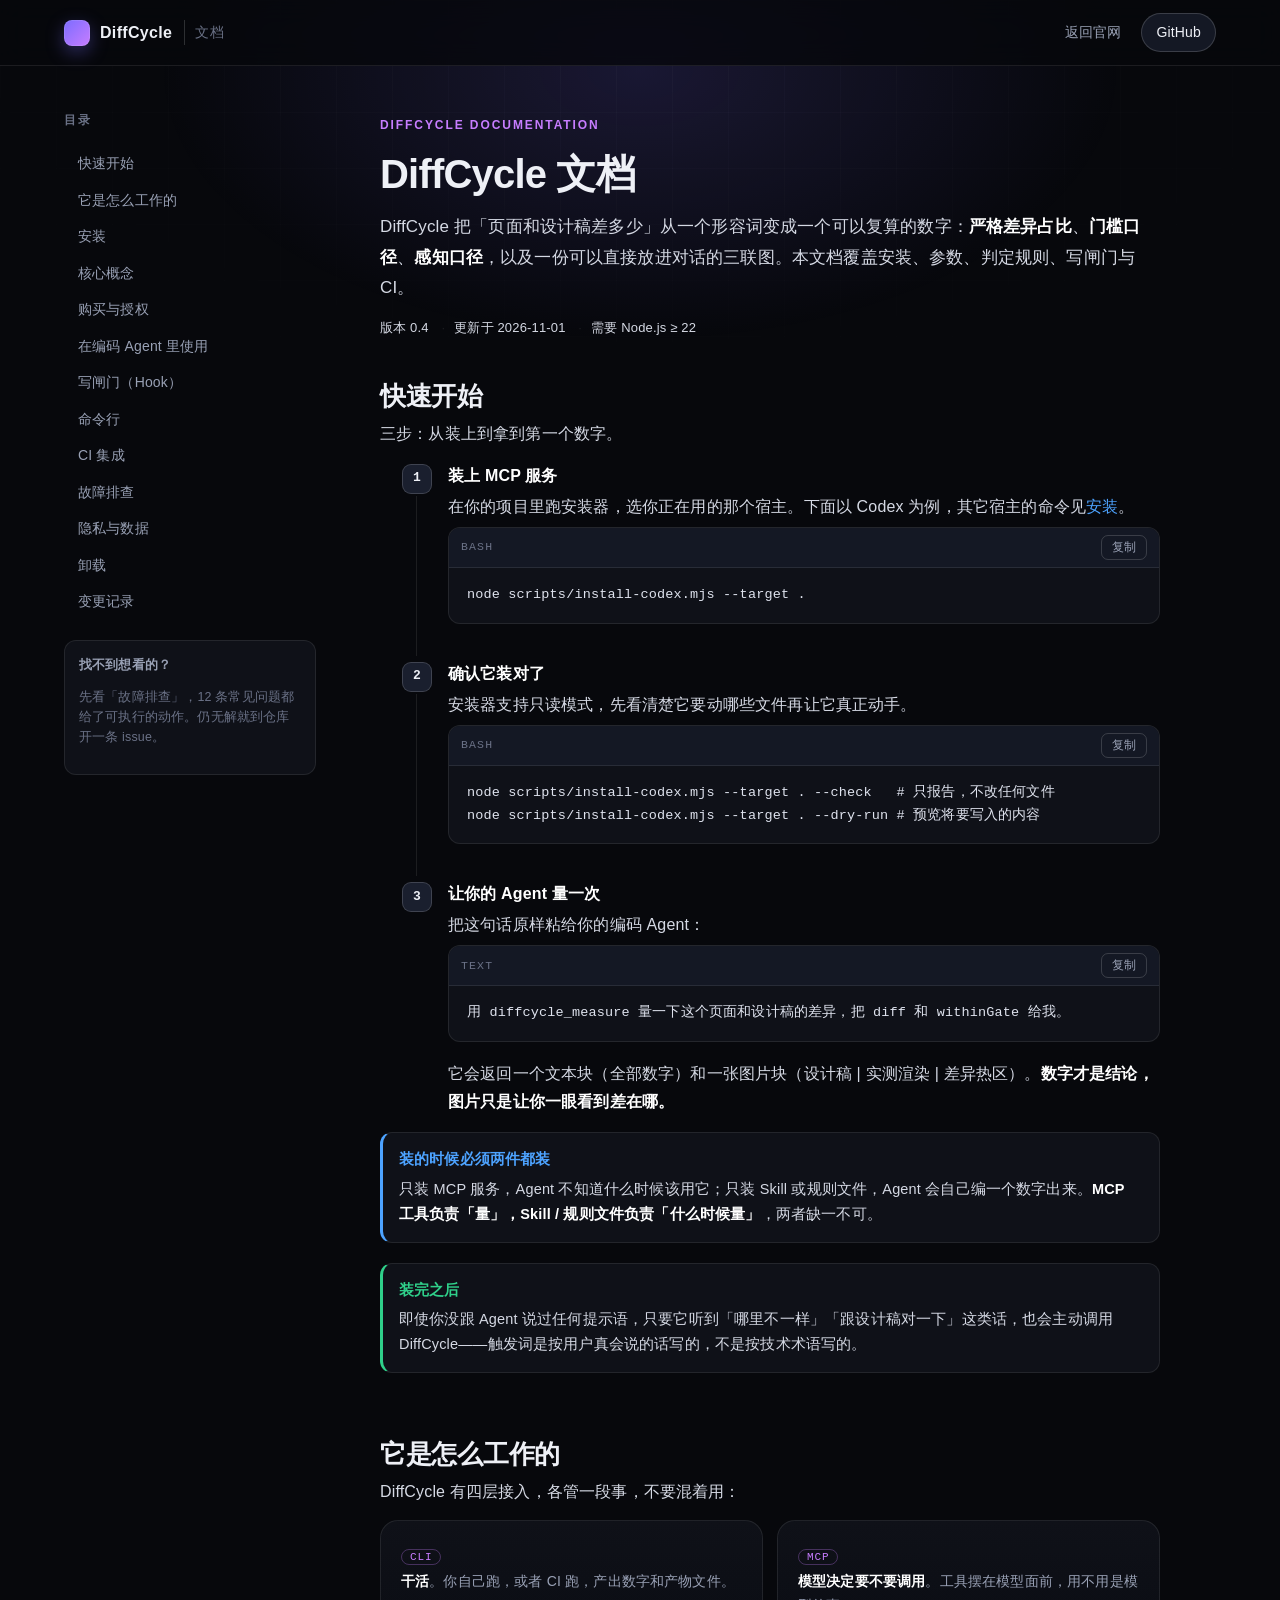
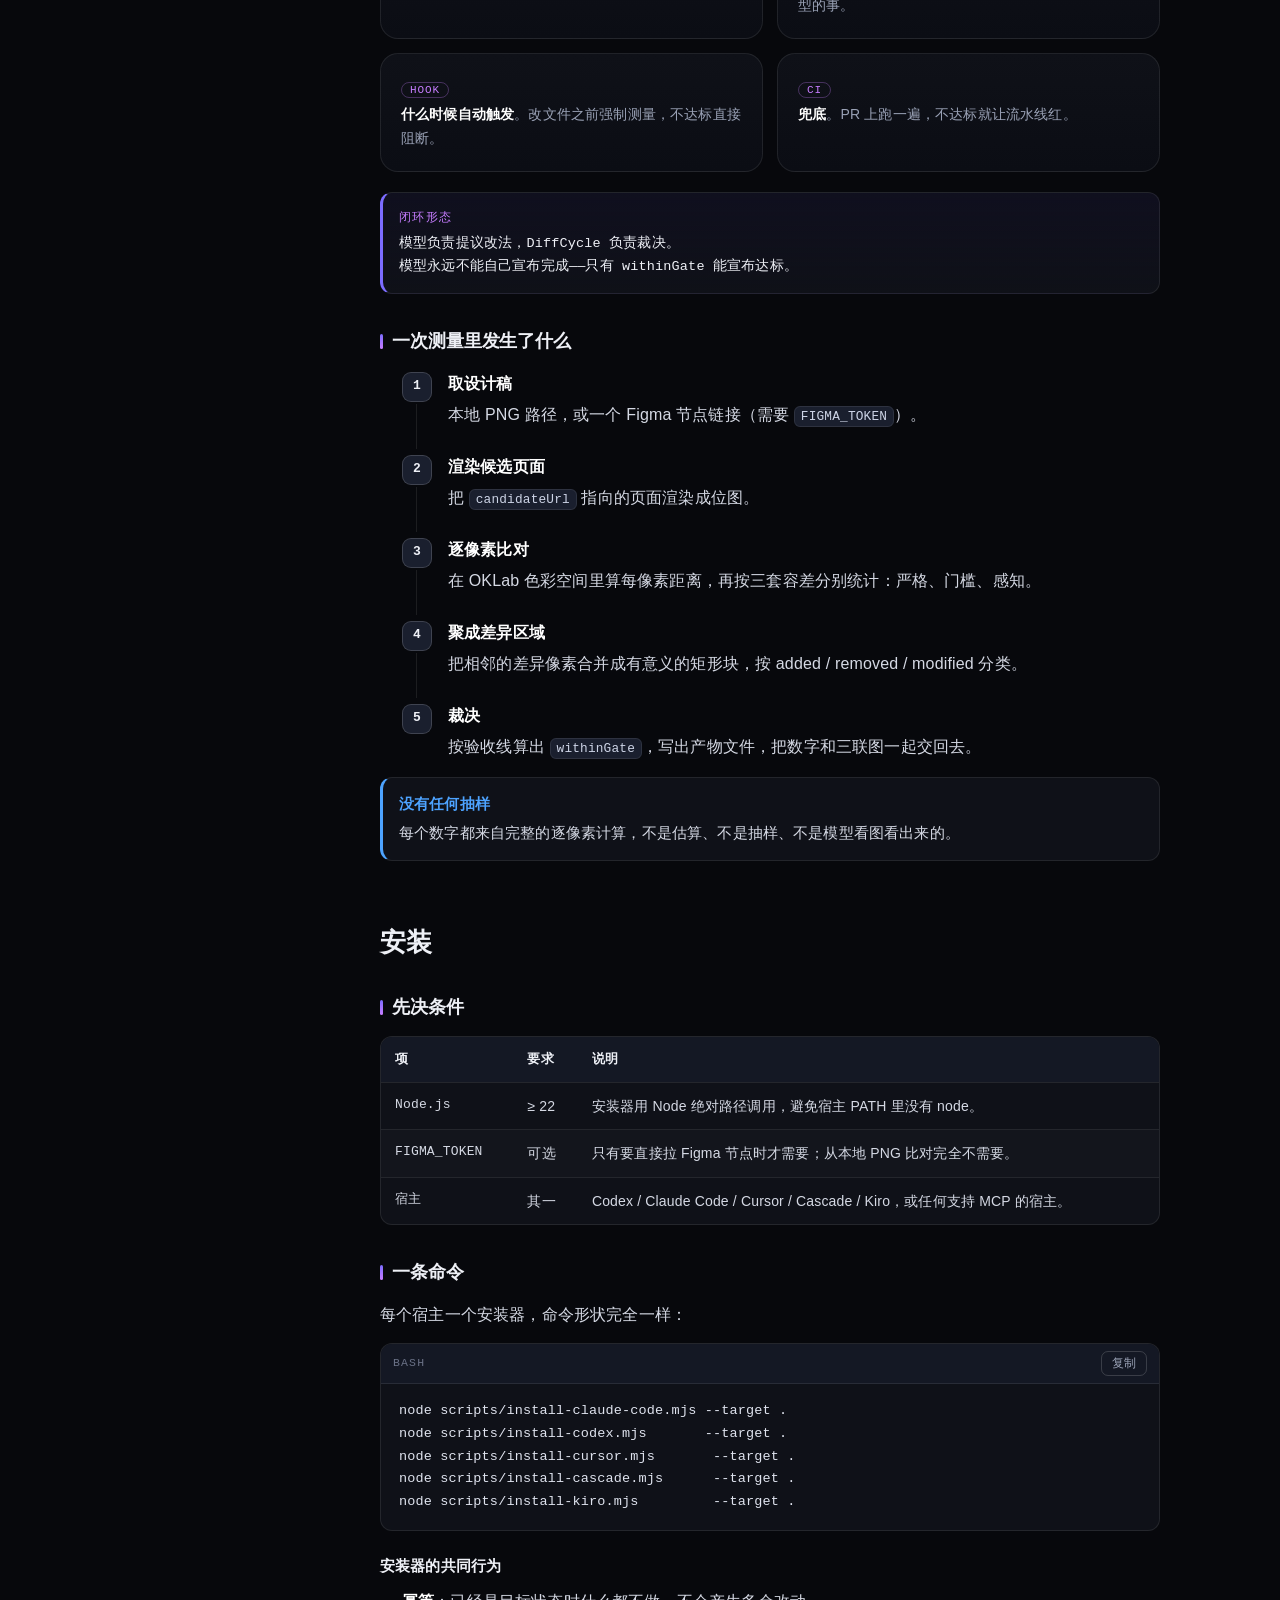
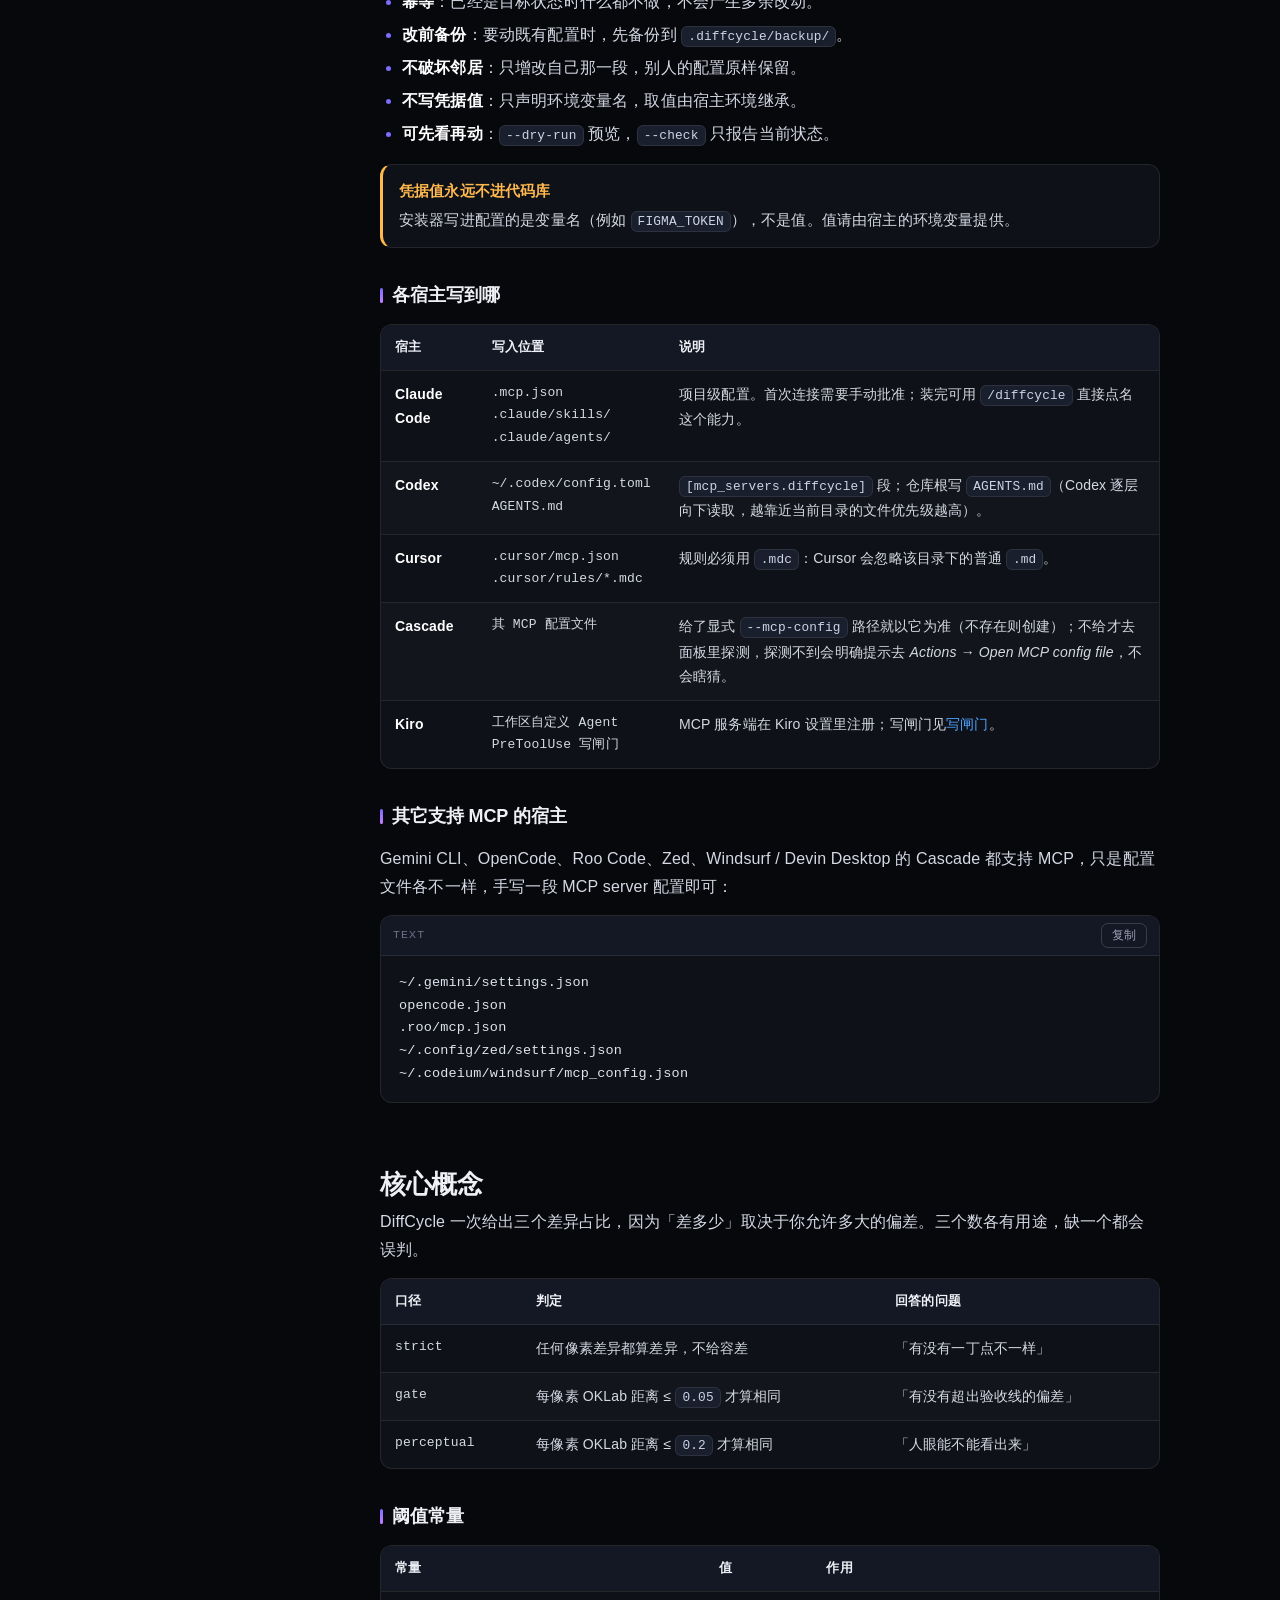
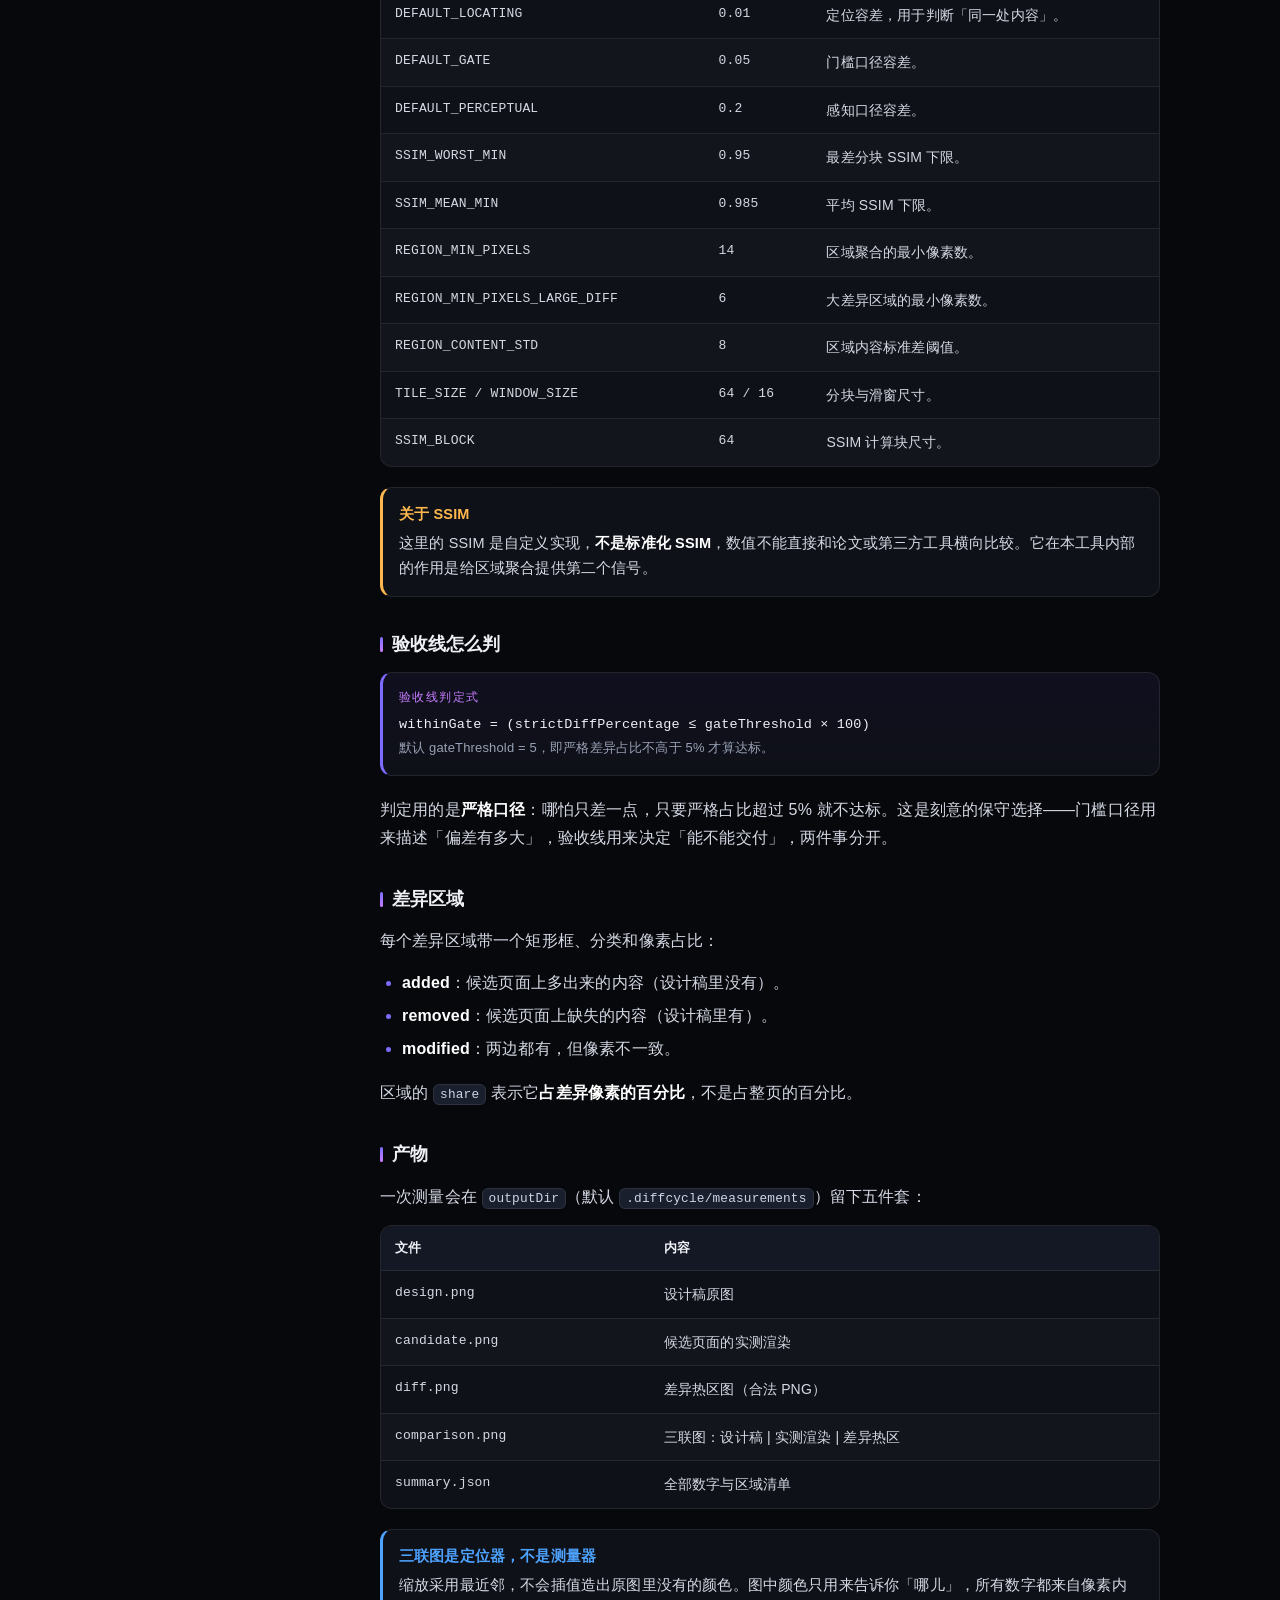
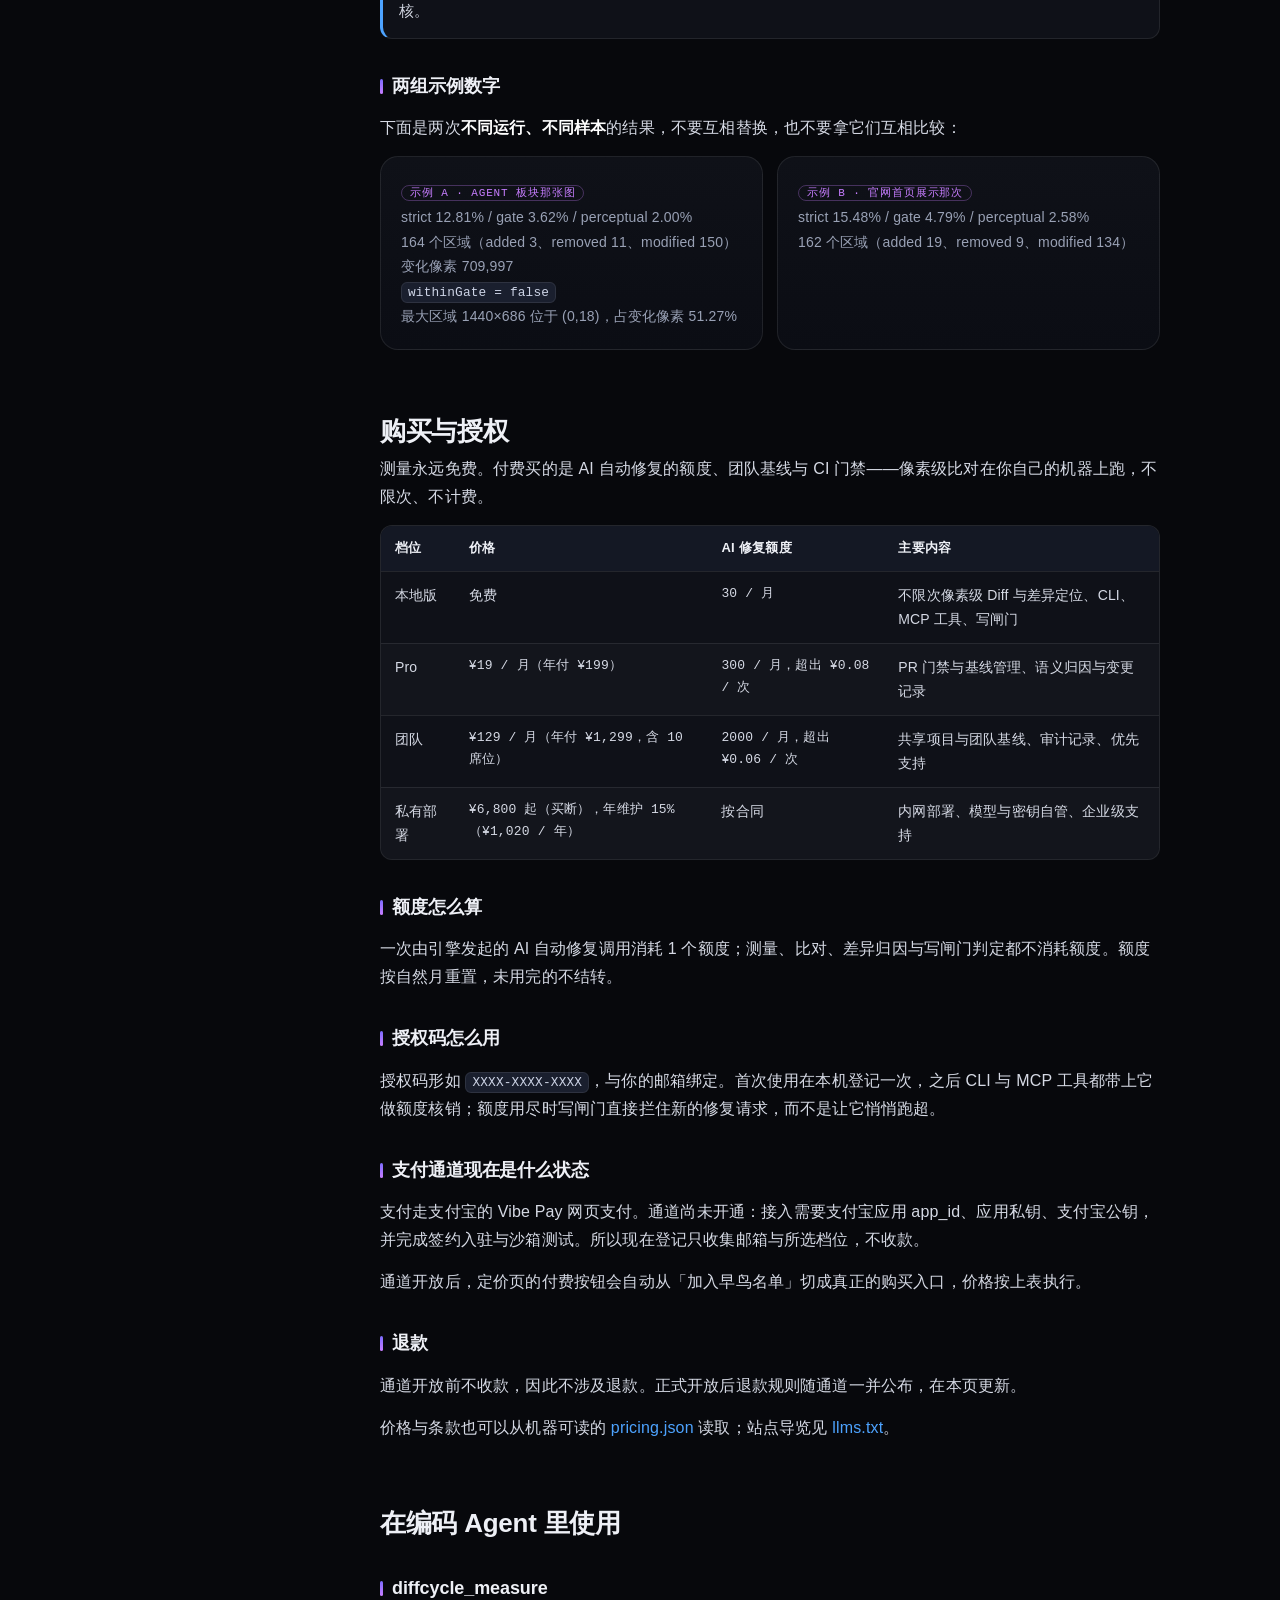
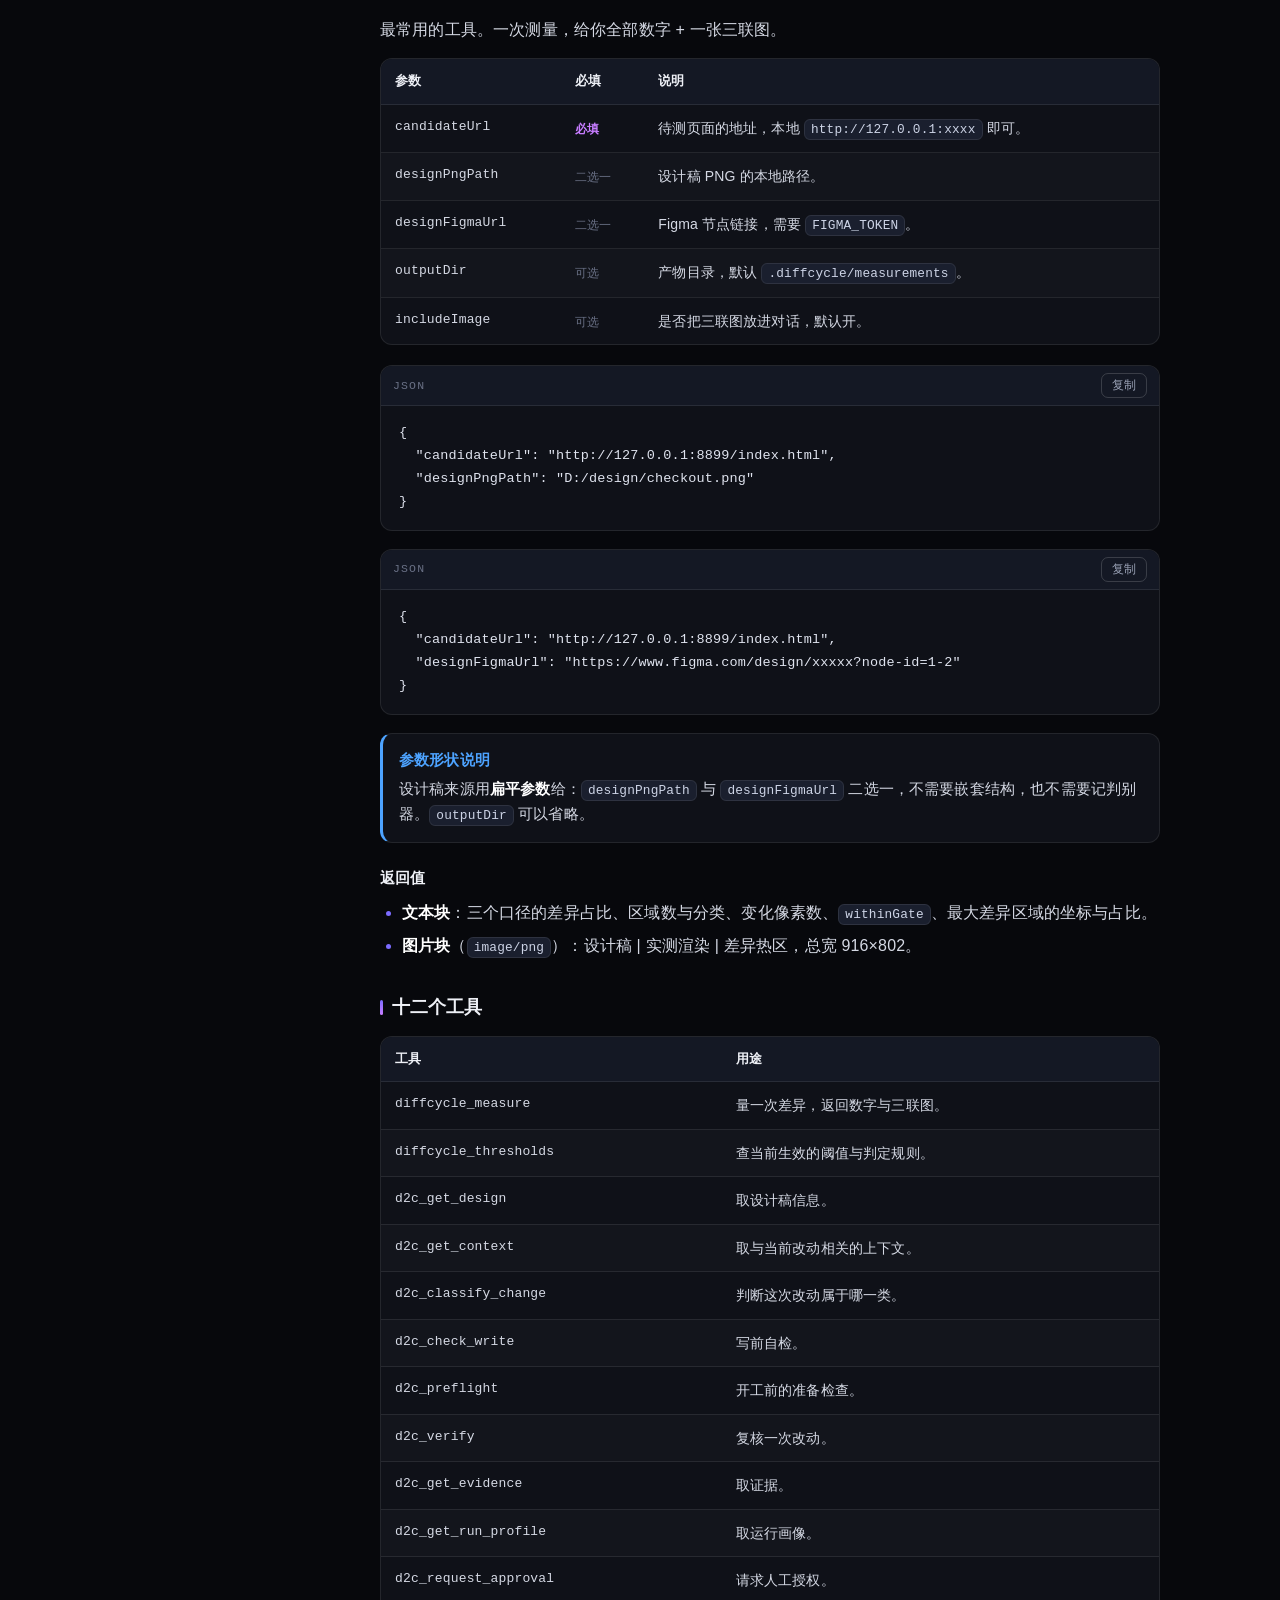
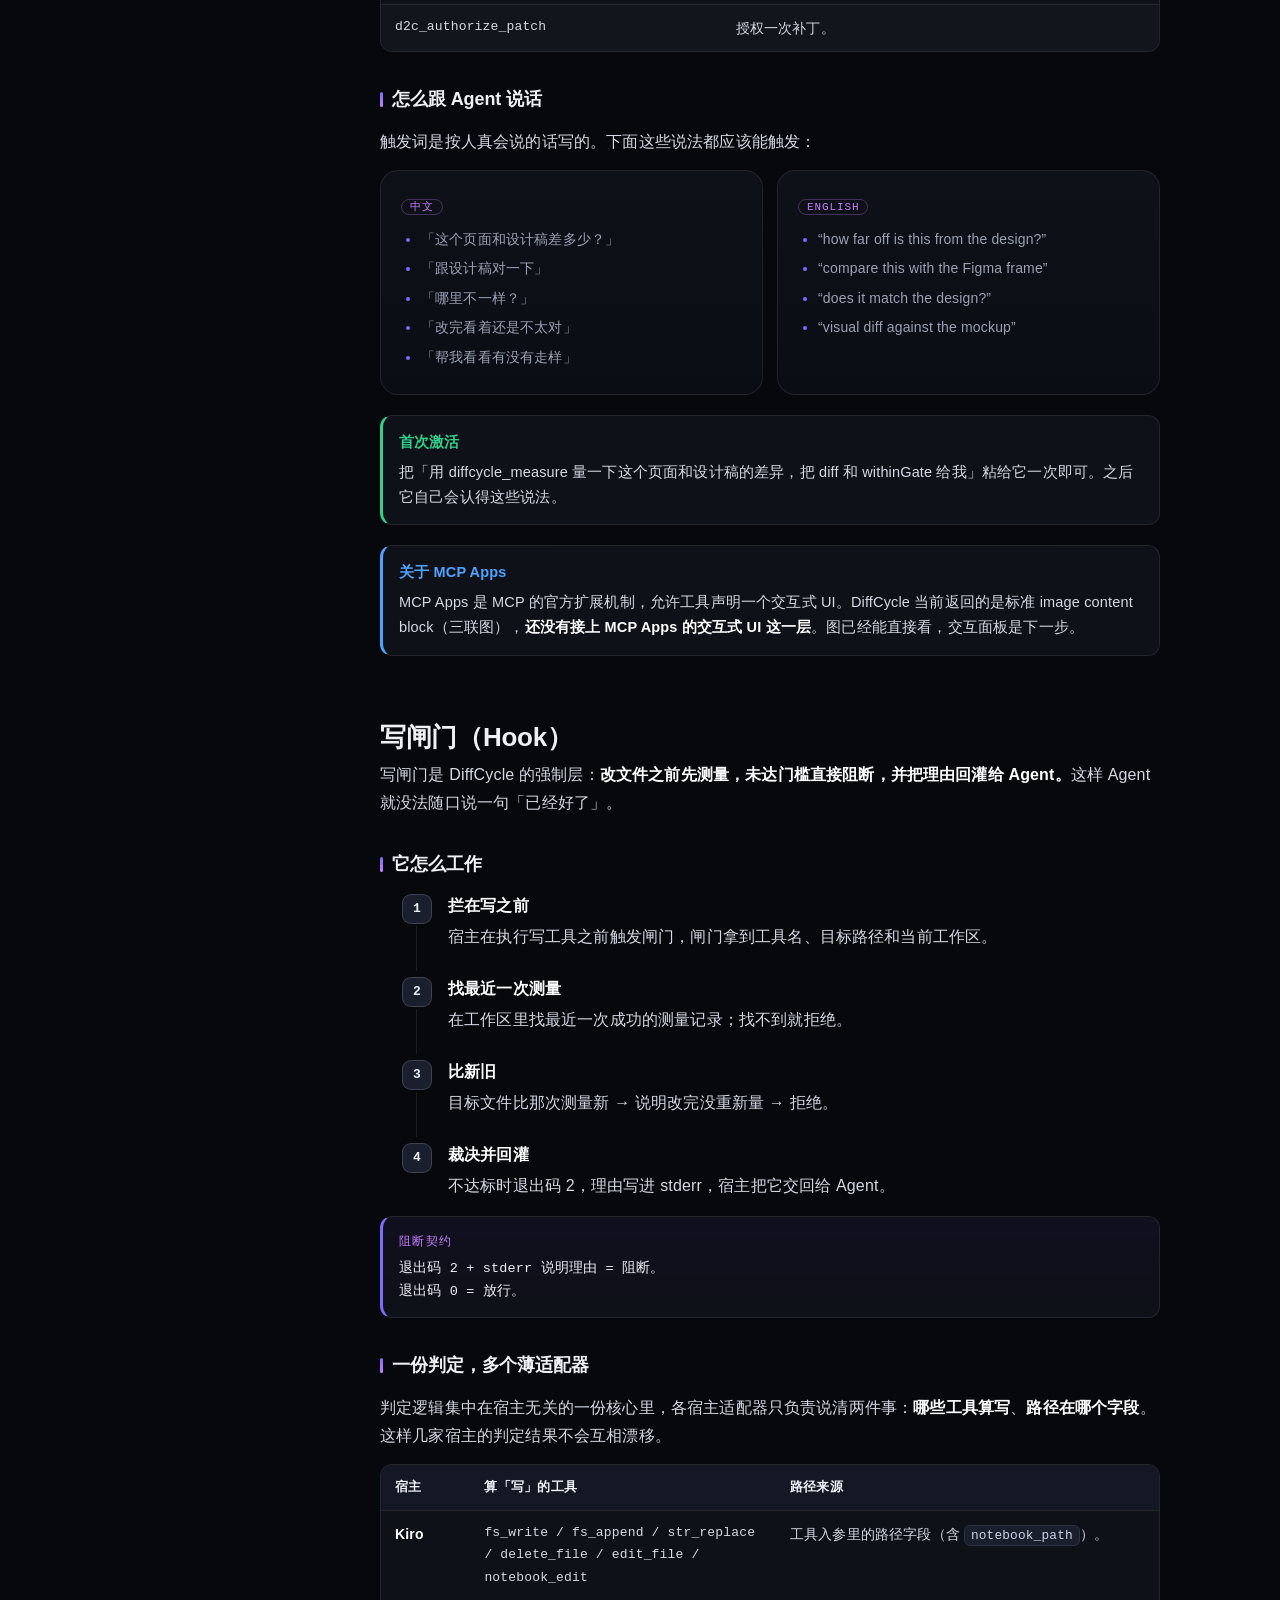
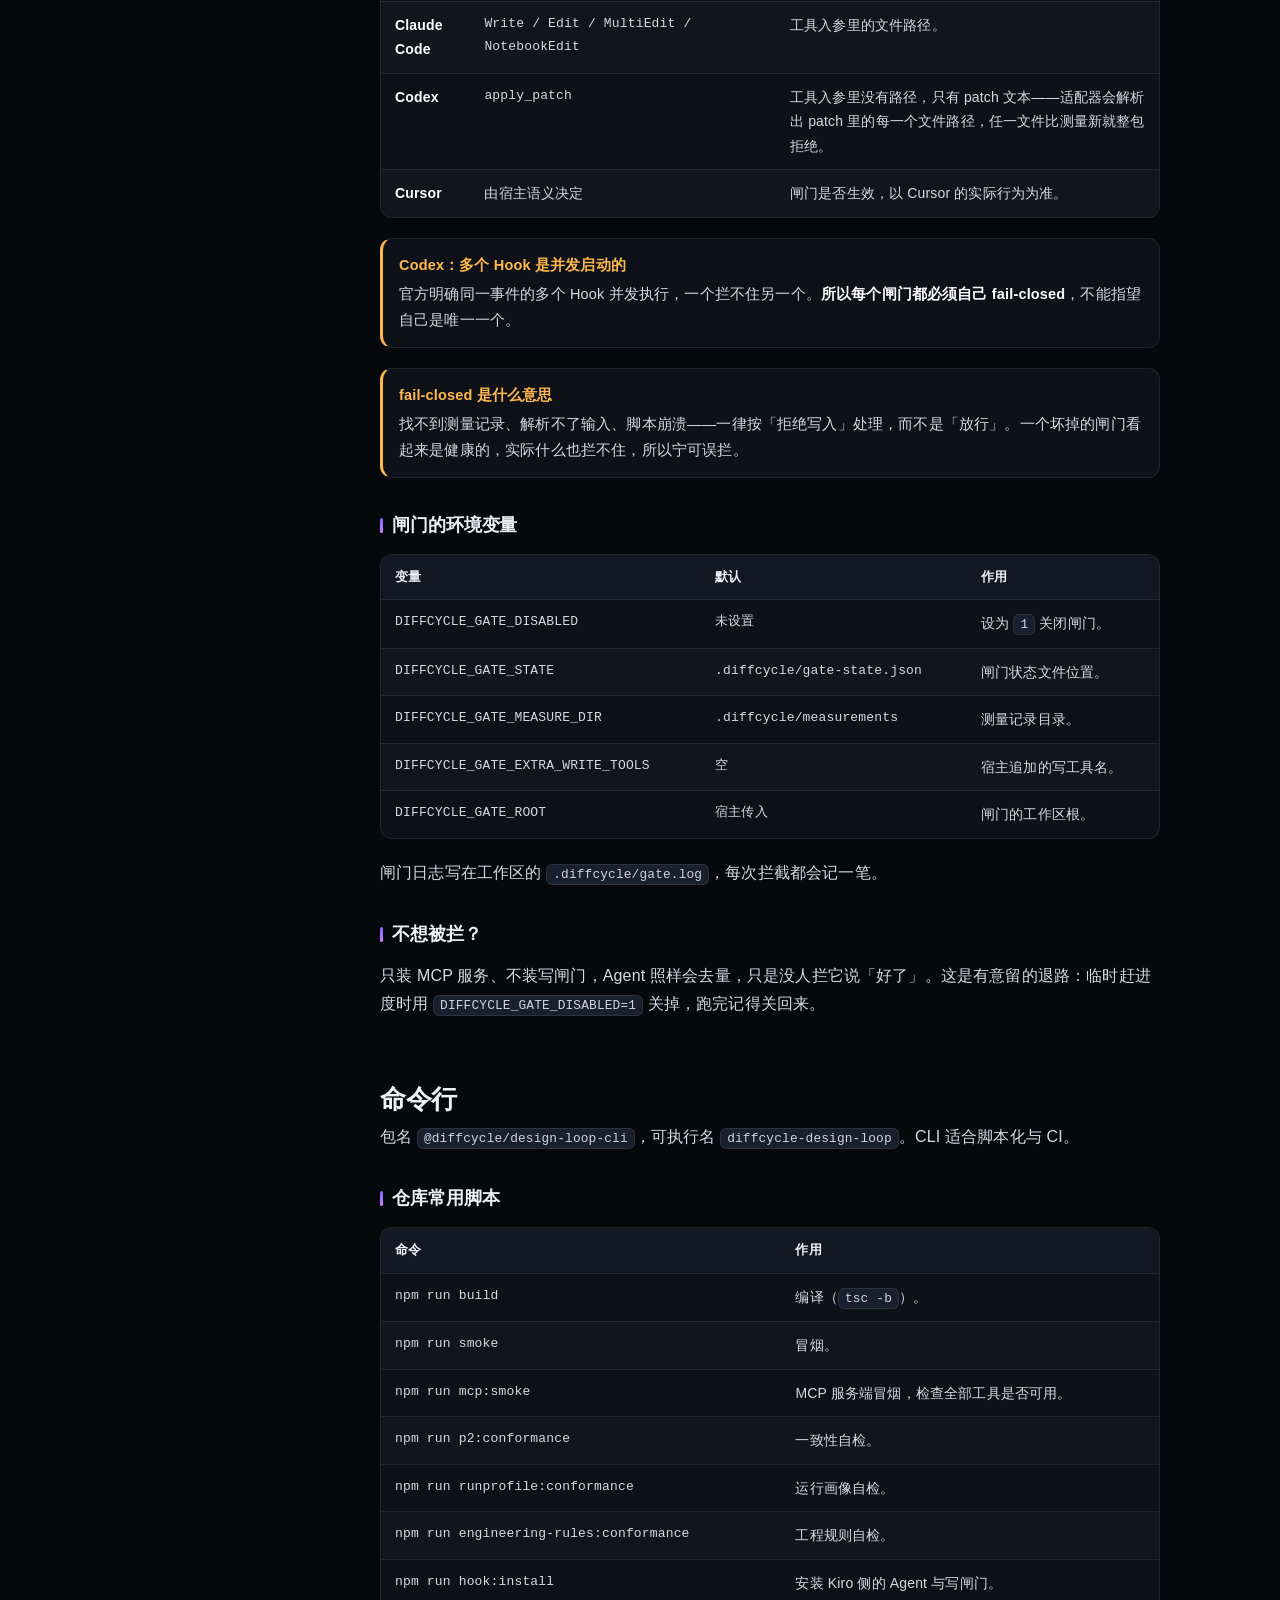
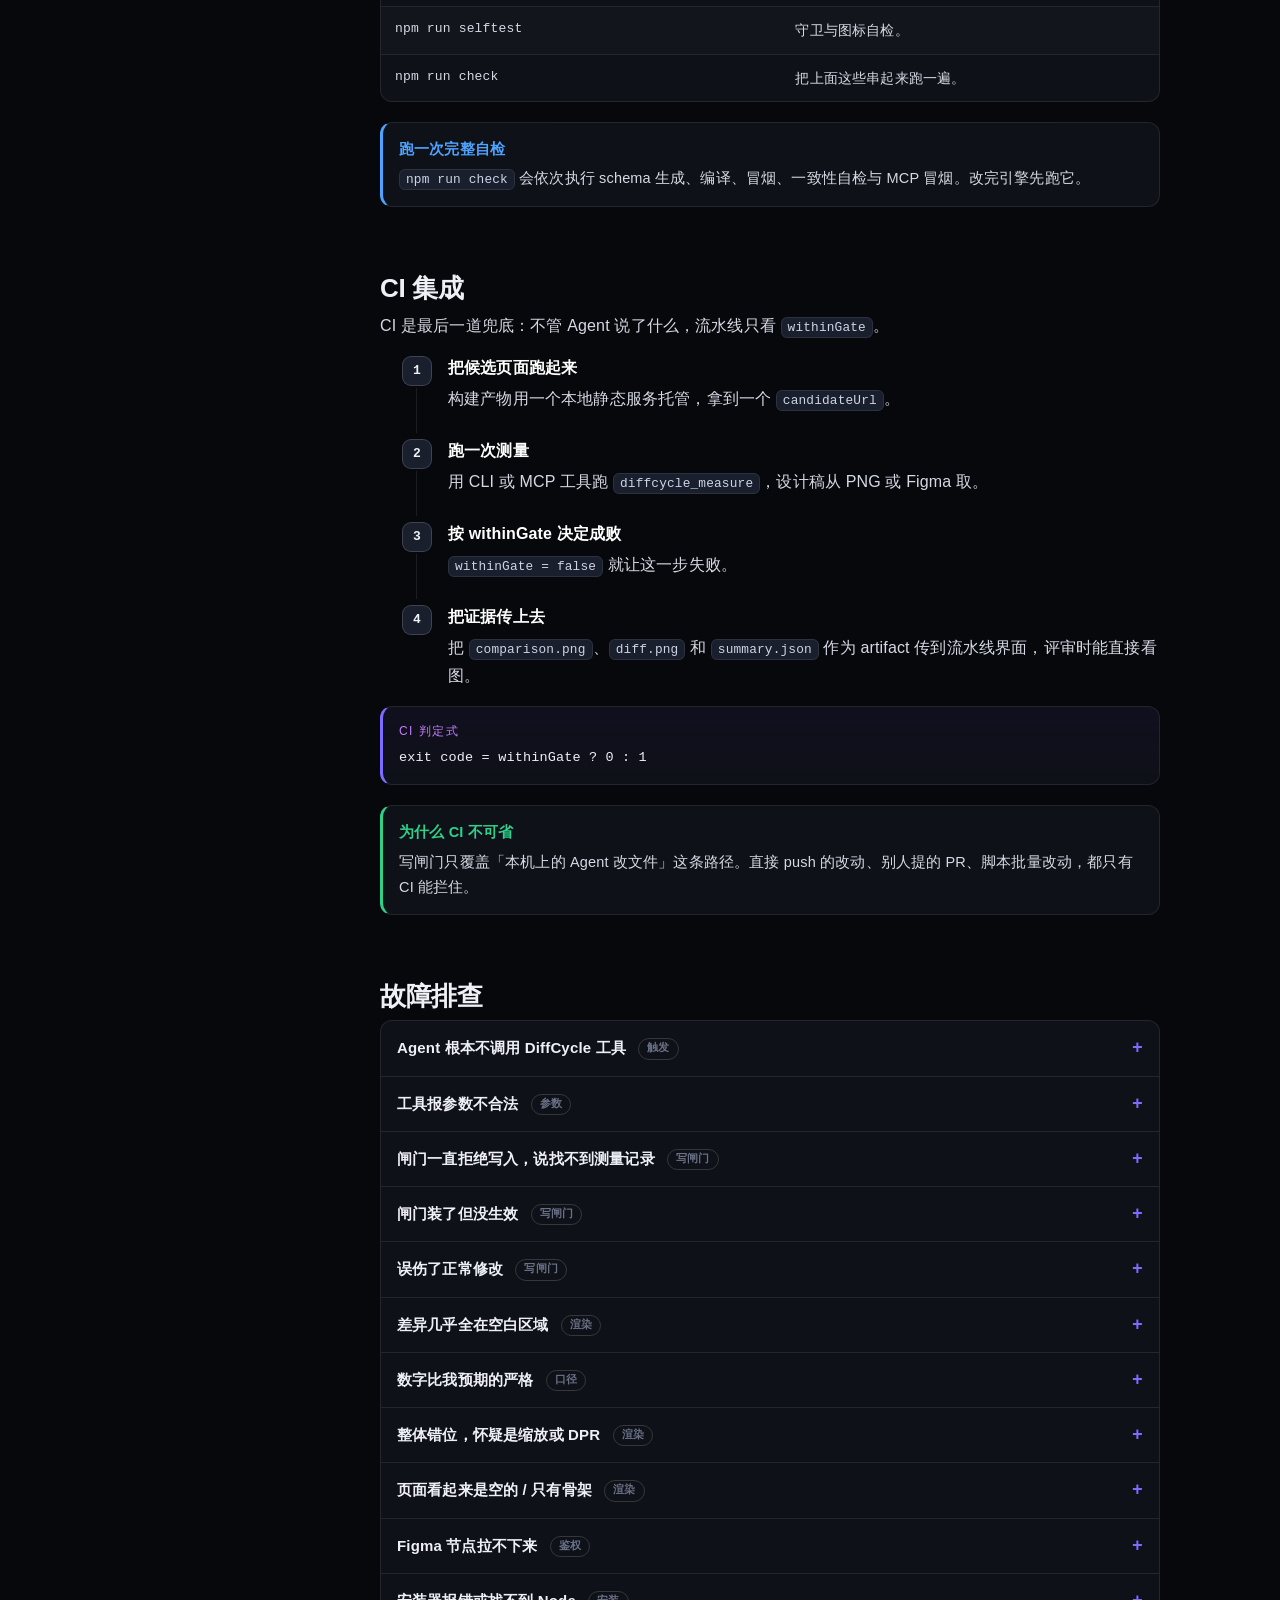
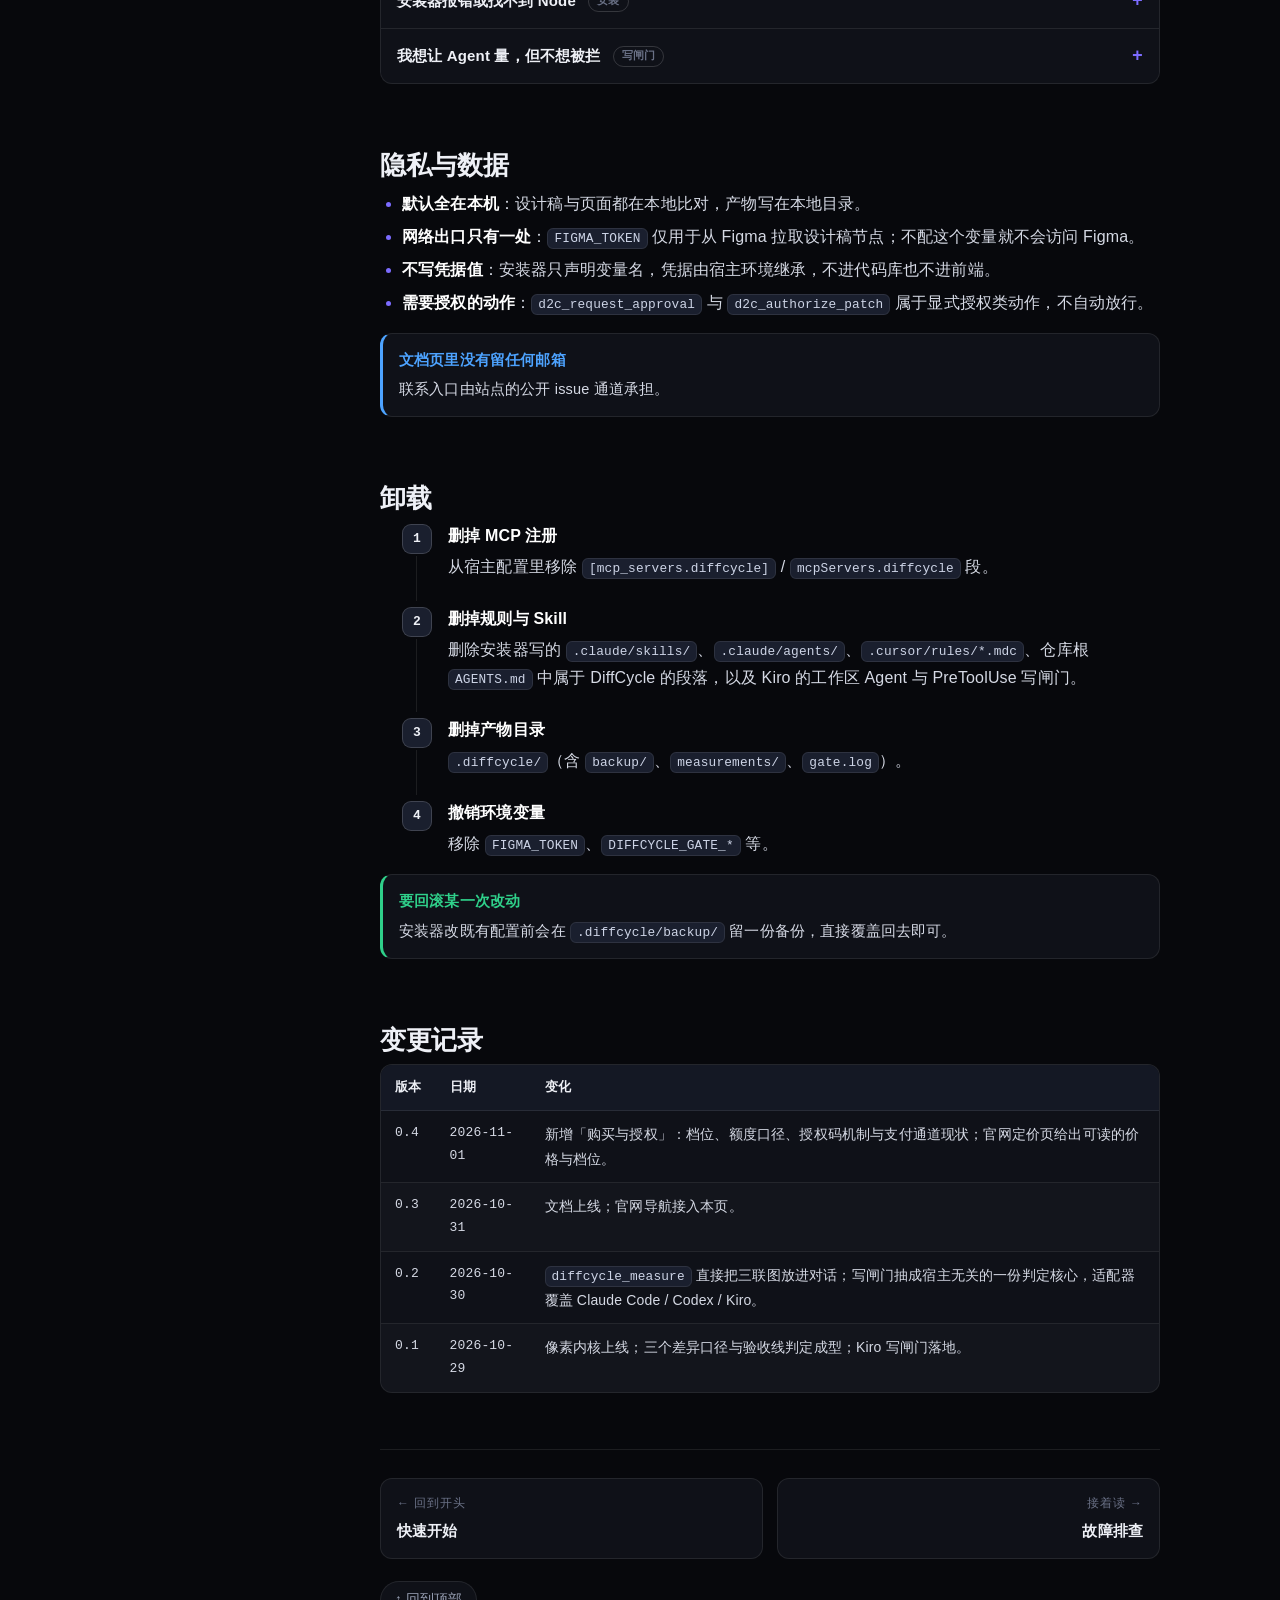
==== commit faed8397: "site: priced tiers, polished plan select, aligned anchor offsets" ====
--- a/docs.html
+++ b/docs.html
@@ -35,6 +35,7 @@
     <a href="#how-it-works">它是怎么工作的</a>
     <a href="#install">安装</a>
     <a href="#concepts">核心概念</a>
+    <a href="#pricing">购买与授权</a>
     <a href="#agent-usage">在编码 Agent 里使用</a>
     <a href="#write-gate">写闸门（Hook）</a>
     <a href="#cli">命令行</a>
@@ -55,12 +56,11 @@
       <span class="eyebrow">DiffCycle Documentation</span>
       <h1>DiffCycle 文档</h1>
       <p class="lead">DiffCycle 把「页面和设计稿差多少」从一个形容词变成一个可以复算的数字：<strong>严格差异占比</strong>、<strong>门槛口径</strong>、<strong>感知口径</strong>，以及一份可以直接放进对话的三联图。本文档覆盖安装、参数、判定规则、写闸门与 CI。</p>
-      <div class="badge-row">
-        <span class="badge ok"><span class="dot"></span>文档已上线</span>
-        <span class="badge plain">版本 0.3</span>
-        <span class="badge plain">更新于 2026-10-31</span>
-        <span class="badge plain">Node.js ≥ 22</span>
-      </div>
+      <p class="doc-meta">
+        <span>版本 0.4</span>
+        <span>更新于 2026-11-01</span>
+        <span>需要 Node.js ≥ 22</span>
+      </p>
     </header>
 
     <!-- ============================ 快速开始 ============================ -->
@@ -335,6 +335,40 @@
       </div>
     </section>
 
+    <!-- ============================ 购买与授权 ============================ -->
+    <section id="pricing">
+      <h2>购买与授权<a class="anchor" href="#pricing">#</a></h2>
+
+      <p>测量永远免费。付费买的是 AI 自动修复的额度、团队基线与 CI 门禁——像素级比对在你自己的机器上跑，不限次、不计费。</p>
+
+      <div class="table-wrap">
+        <table>
+          <thead><tr><th>档位</th><th>价格</th><th>AI 修复额度</th><th>主要内容</th></tr></thead>
+          <tbody>
+            <tr><td>本地版</td><td>免费</td><td class="mono">30 / 月</td><td>不限次像素级 Diff 与差异定位、CLI、MCP 工具、写闸门</td></tr>
+            <tr><td>Pro</td><td class="mono">¥19 / 月（年付 ¥199）</td><td class="mono">300 / 月，超出 ¥0.08 / 次</td><td>PR 门禁与基线管理、语义归因与变更记录</td></tr>
+            <tr><td>团队</td><td class="mono">¥129 / 月（年付 ¥1,299，含 10 席位）</td><td class="mono">2000 / 月，超出 ¥0.06 / 次</td><td>共享项目与团队基线、审计记录、优先支持</td></tr>
+            <tr><td>私有部署</td><td class="mono">¥6,800 起（买断），年维护 15%（¥1,020 / 年）</td><td>按合同</td><td>内网部署、模型与密钥自管、企业级支持</td></tr>
+          </tbody>
+        </table>
+      </div>
+
+      <h3>额度怎么算</h3>
+      <p>一次由引擎发起的 AI 自动修复调用消耗 1 个额度；测量、比对、差异归因与写闸门判定都不消耗额度。额度按自然月重置，未用完的不结转。</p>
+
+      <h3>授权码怎么用</h3>
+      <p>授权码形如 <code>XXXX-XXXX-XXXX</code>，与你的邮箱绑定。首次使用在本机登记一次，之后 CLI 与 MCP 工具都带上它做额度核销；额度用尽时写闸门直接拦住新的修复请求，而不是让它悄悄跑超。</p>
+
+      <h3>支付通道现在是什么状态</h3>
+      <p>支付走支付宝的 Vibe Pay 网页支付。通道尚未开通：接入需要支付宝应用 app_id、应用私钥、支付宝公钥，并完成签约入驻与沙箱测试。所以现在登记只收集邮箱与所选档位，不收款。</p>
+      <p>通道开放后，定价页的付费按钮会自动从「加入早鸟名单」切成真正的购买入口，价格按上表执行。</p>
+
+      <h3>退款</h3>
+      <p>通道开放前不收款，因此不涉及退款。正式开放后退款规则随通道一并公布，在本页更新。</p>
+
+      <p>价格与条款也可以从机器可读的 <a href="pricing.json">pricing.json</a> 读取；站点导览见 <a href="llms.txt">llms.txt</a>。</p>
+    </section>
+
     <!-- ============================ Agent 使用 ============================ -->
     <section id="agent-usage">
       <h2>在编码 Agent 里使用<a class="anchor" href="#agent-usage">#</a></h2>
@@ -722,6 +756,7 @@
         <table>
           <thead><tr><th>版本</th><th>日期</th><th>变化</th></tr></thead>
           <tbody>
+            <tr><td class="mono">0.4</td><td class="mono">2026-11-01</td><td>新增「购买与授权」：档位、额度口径、授权码机制与支付通道现状；官网定价页给出可读的价格与档位。</td></tr>
             <tr><td class="mono">0.3</td><td class="mono">2026-10-31</td><td>文档上线；官网导航接入本页。</td></tr>
             <tr><td class="mono">0.2</td><td class="mono">2026-10-30</td><td><code>diffcycle_measure</code> 直接把三联图放进对话；写闸门抽成宿主无关的一份判定核心，适配器覆盖 Claude Code / Codex / Kiro。</td></tr>
             <tr><td class="mono">0.1</td><td class="mono">2026-10-29</td><td>像素内核上线；三个差异口径与验收线判定成型；Kiro 写闸门落地。</td></tr>
@@ -738,7 +773,7 @@
     <a class="to-top" href="#quickstart">↑ 回到顶部</a>
 
     <footer class="doc-foot">
-      <p><b>DiffCycle 文档 · 版本 0.3 · 最后更新 2026-10-31</b></p>
+      <p><b>DiffCycle 文档 · 版本 0.4 · 最后更新 2026-11-01</b></p>
       <p>文档里的每个参数、路径与命令都与当前引擎实现一致；阈值与常量可以在 <code>diffcycle_thresholds</code> 工具里查到实时值。</p>
       <p>发现问题或要提改进建议：到 <a href="https://github.com/drake-yuan/diffcycle-site/issues">仓库开一条 issue</a>。</p>
     </footer>
--- a/assets/docs.css
+++ b/assets/docs.css
@@ -33,7 +33,7 @@
 
 html {
   scroll-behavior: smooth;
-  scroll-padding-top: calc(var(--nav-h) + 24px);
+  scroll-padding-top: var(--nav-h);
   -webkit-text-size-adjust: 100%;
 }
 
@@ -257,29 +257,21 @@
   line-height: 1.8;
 }
 
-.badge-row { display: flex; flex-wrap: wrap; gap: 8px; }
-
-.badge {
-  display: inline-flex;
-  align-items: center;
-  gap: 6px;
-  padding: 5px 11px;
-  border-radius: 999px;
-  border: 1px solid var(--line);
-  background: var(--panel);
+/* the header meta line: one quiet row, no chips */
+.doc-meta {
+  margin: 0;
   color: var(--muted);
-  font-size: 12.5px;
-  font-family: var(--mono);
-  white-space: nowrap;
-}
-.badge .dot { width: 6px; height: 6px; border-radius: 50%; background: var(--brand); flex: none; }
-.badge.ok .dot { background: var(--ok); }
-.badge.warn .dot { background: var(--warn); }
-.badge.bad .dot { background: var(--bad); }
-.badge.plain { font-family: var(--sans); }
+  font-size: 13px;
+  line-height: 1.6;
+}
+.doc-meta span + span::before {
+  content: "·";
+  margin: 0 9px;
+  color: var(--line);
+}
 
 /* ---------------------------------------------------------- 章节 */
-.doc section { margin-bottom: 56px; scroll-margin-top: calc(var(--nav-h) + 24px); }
+.doc section { margin-bottom: 56px; }
 
 .doc section + section { padding-top: 8px; }
 
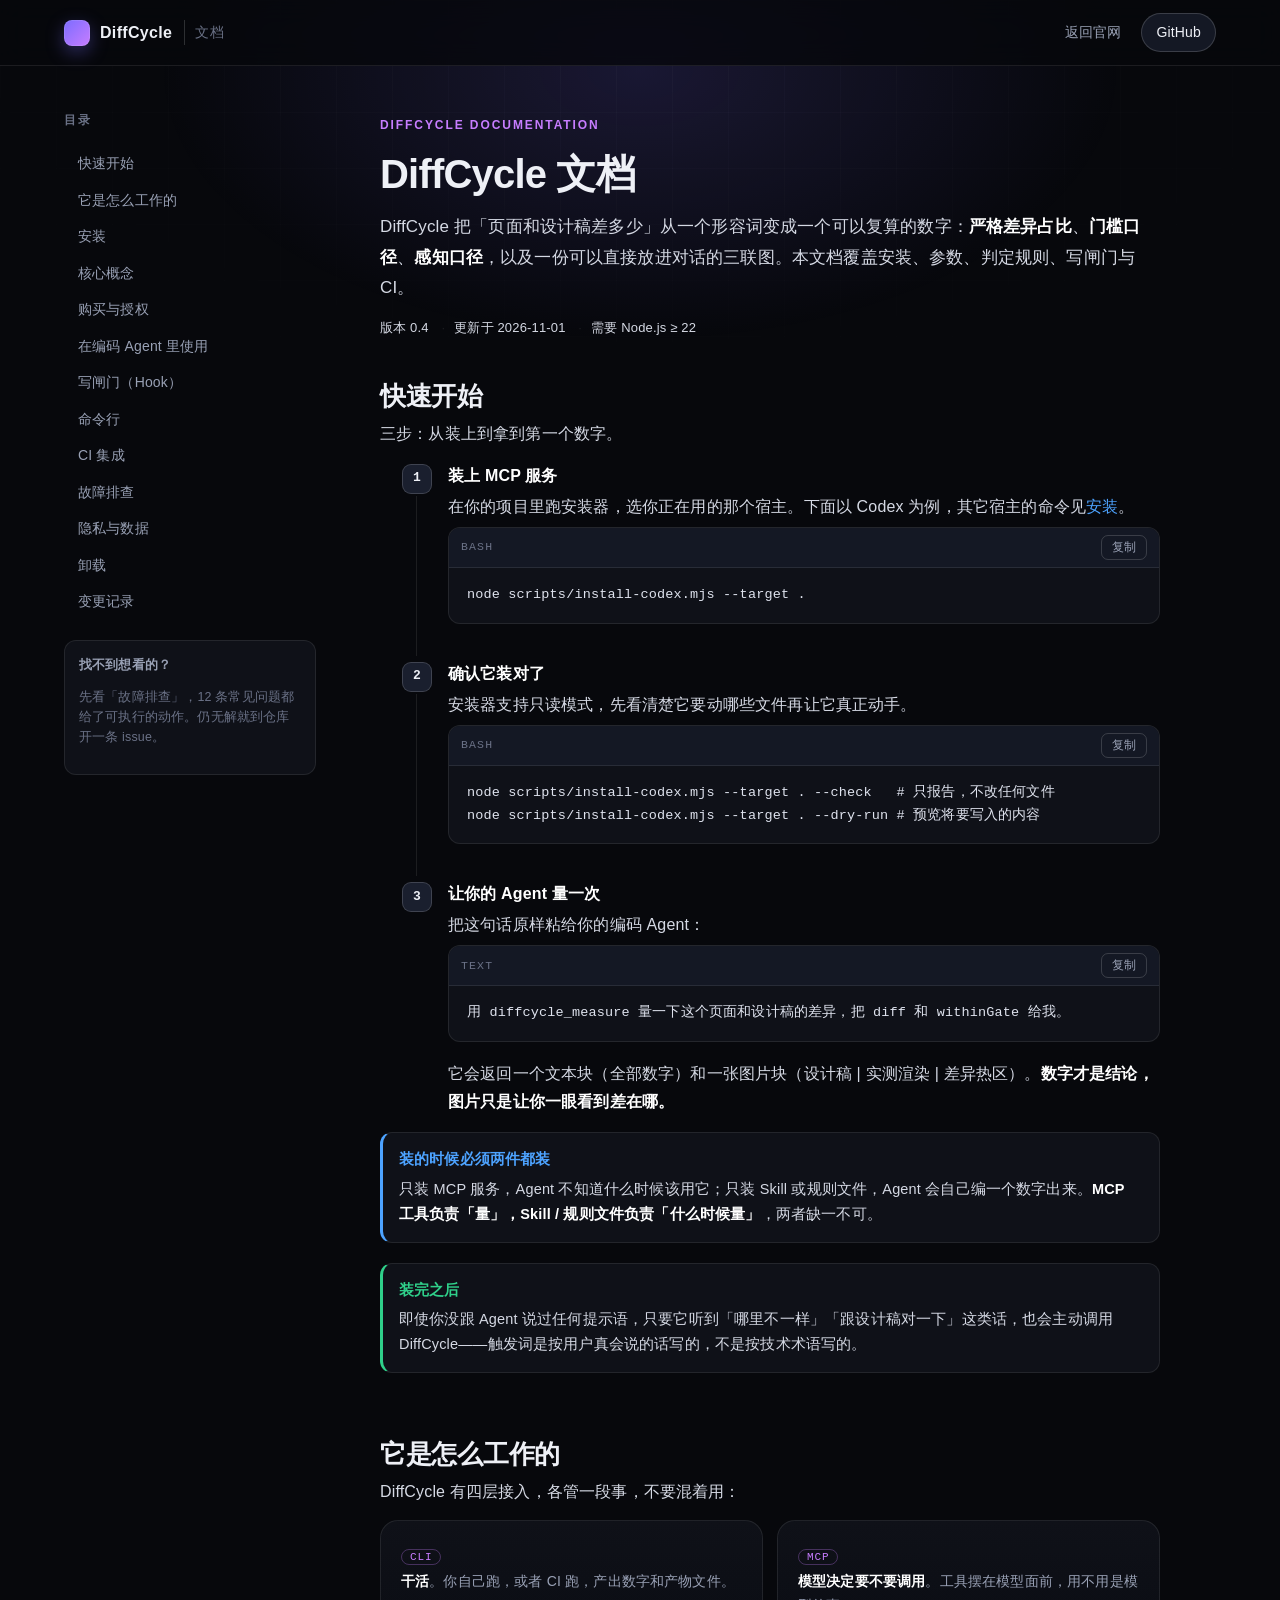
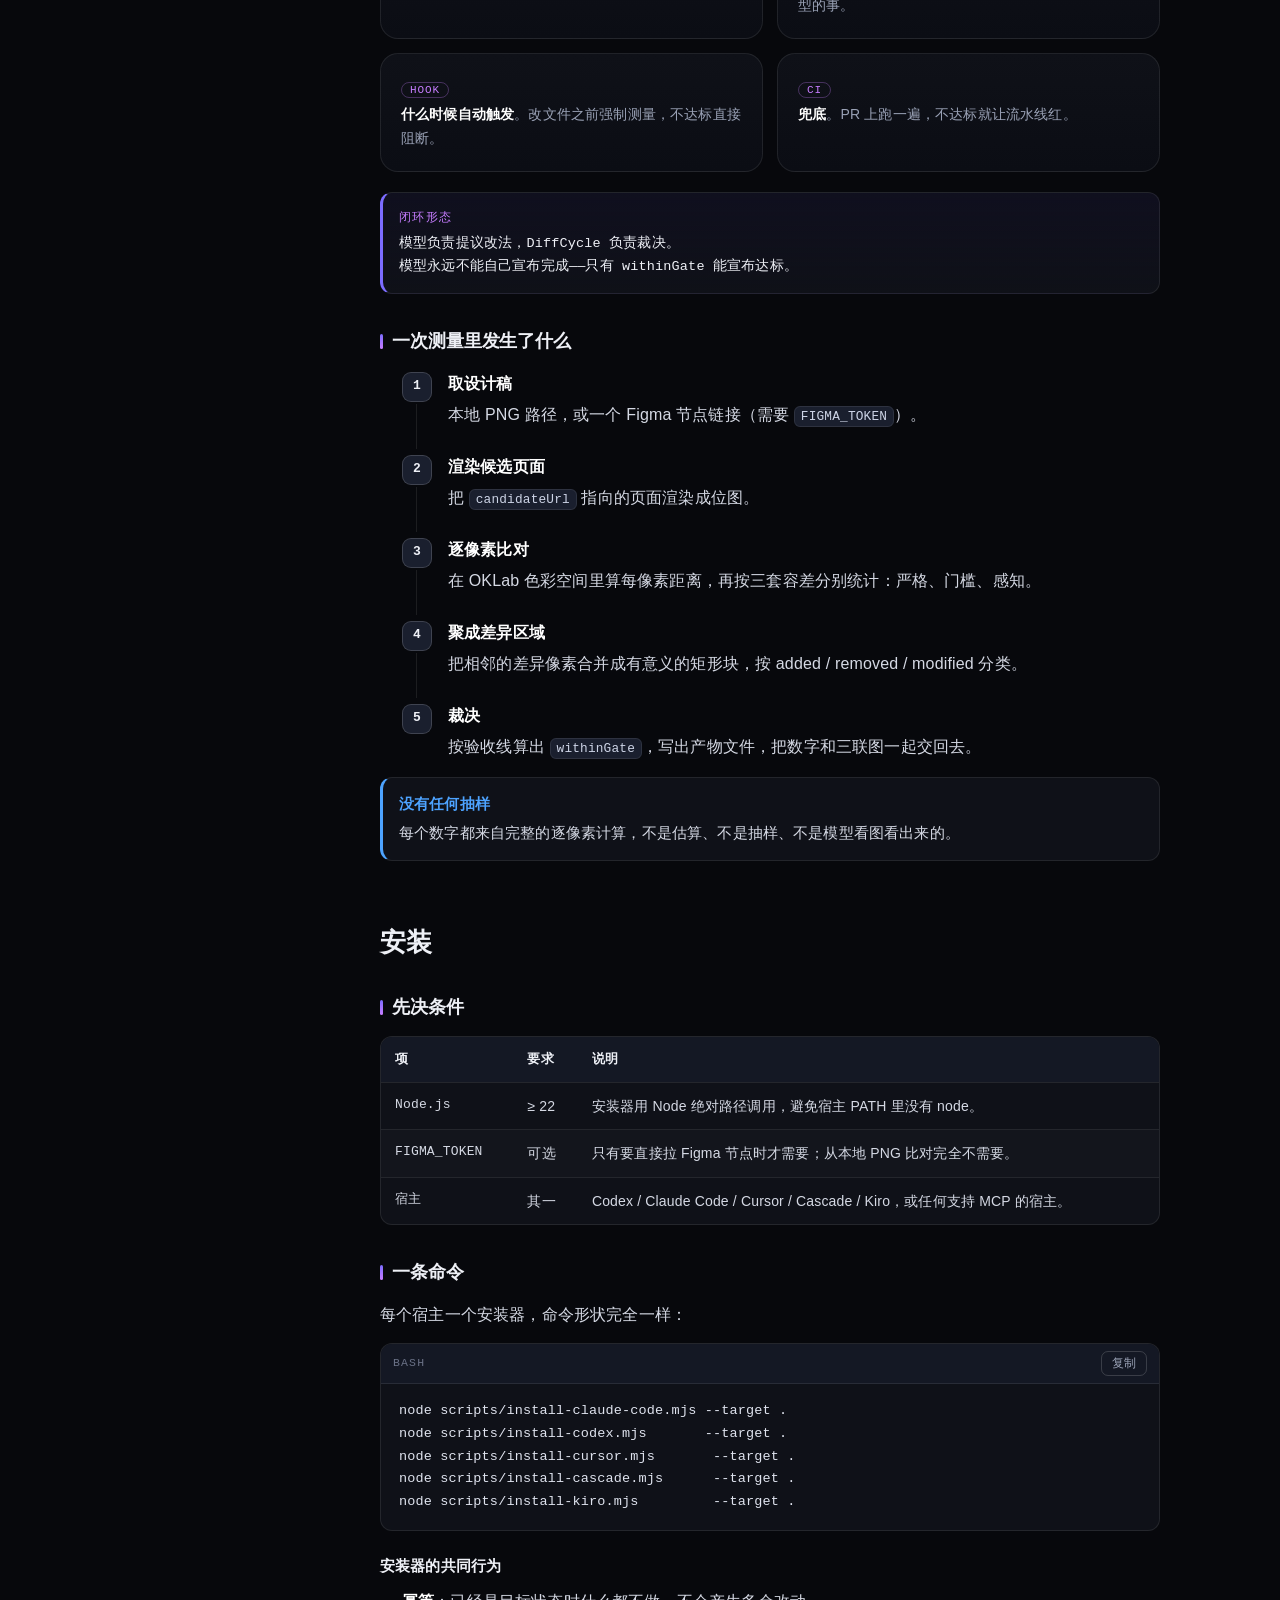
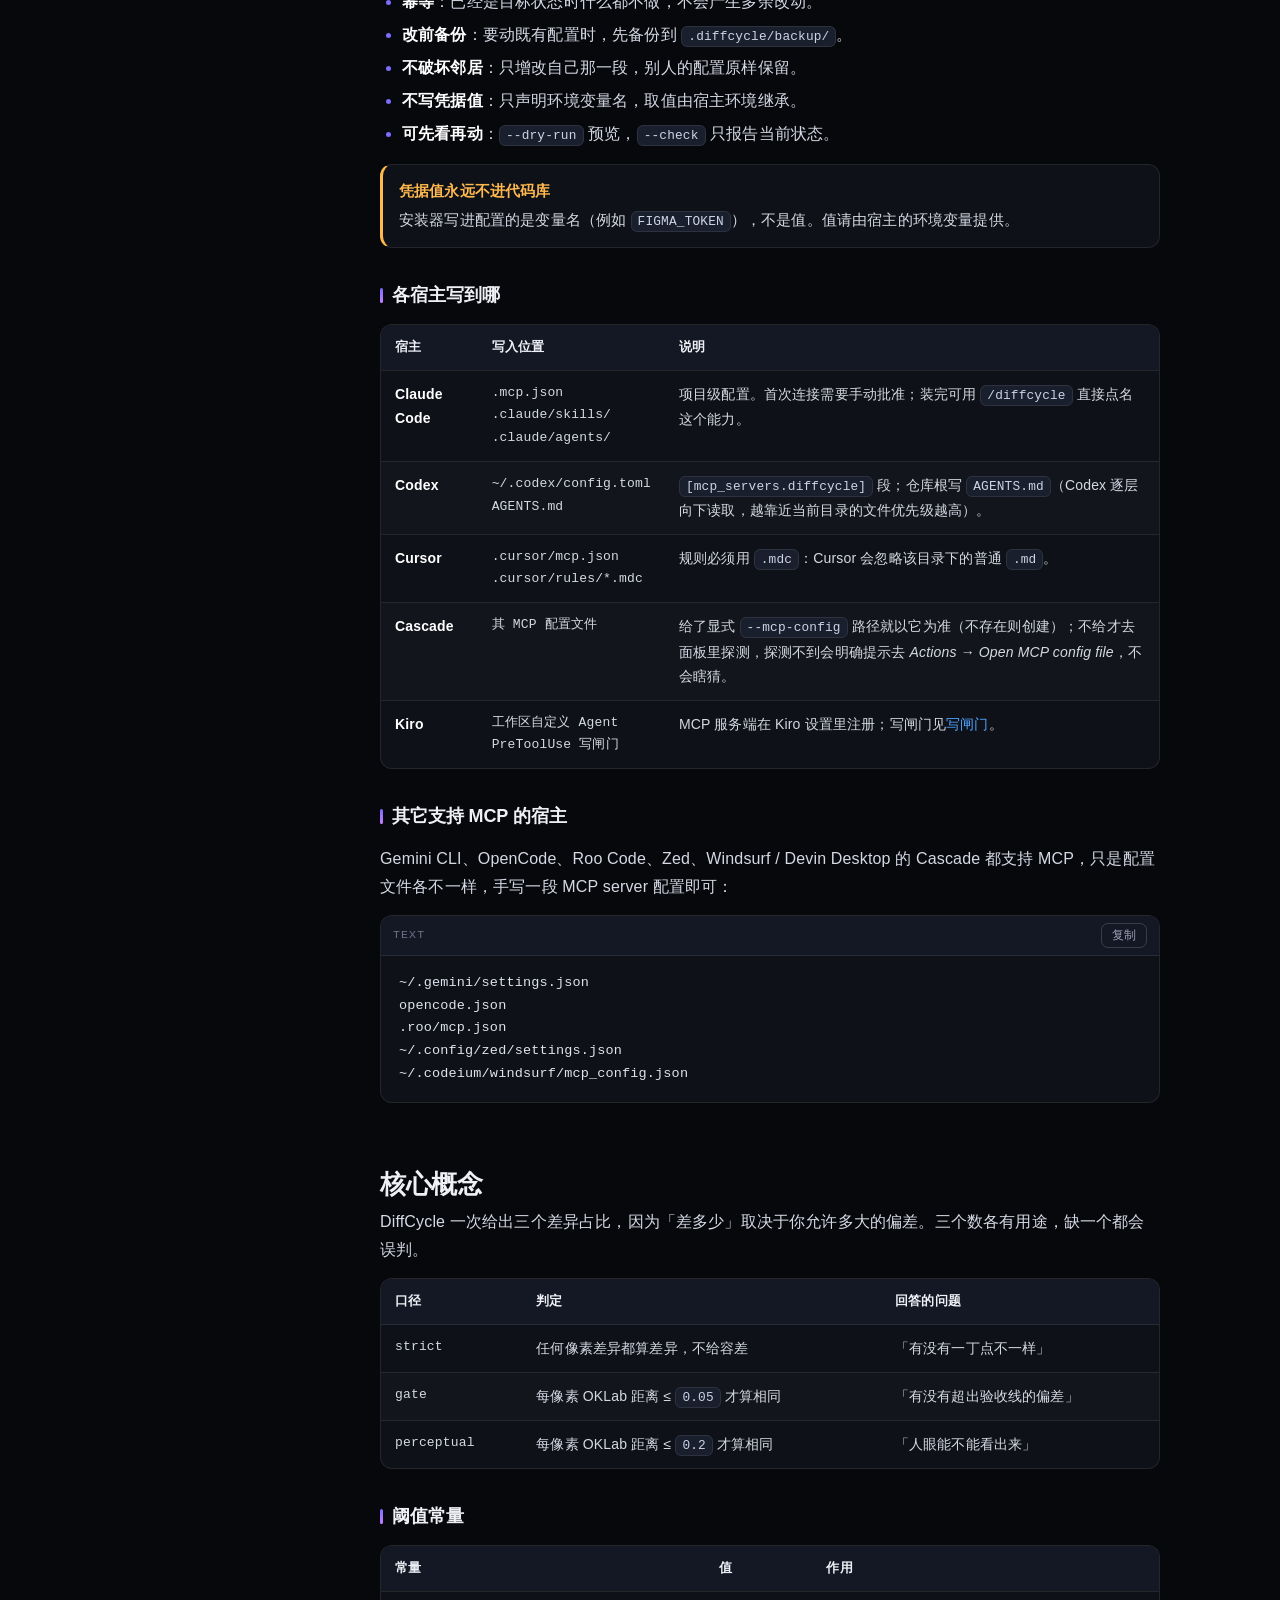
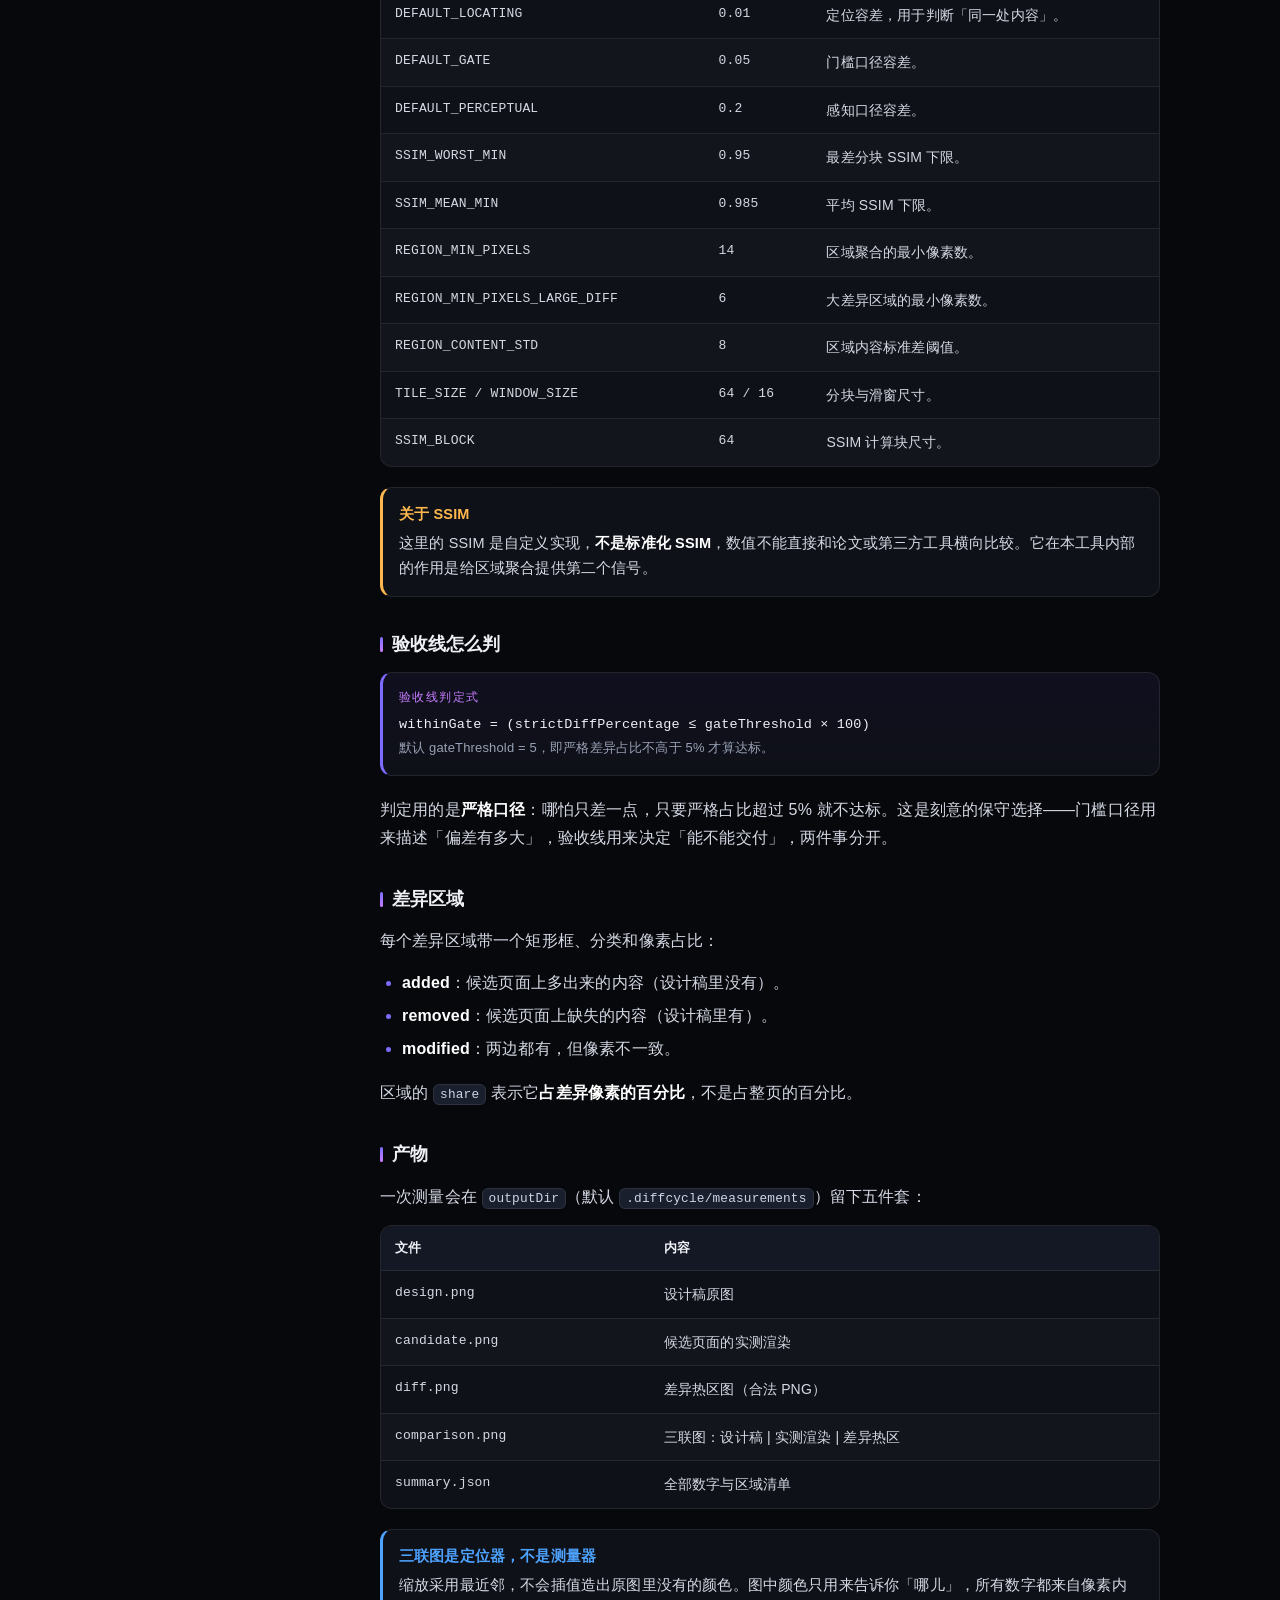
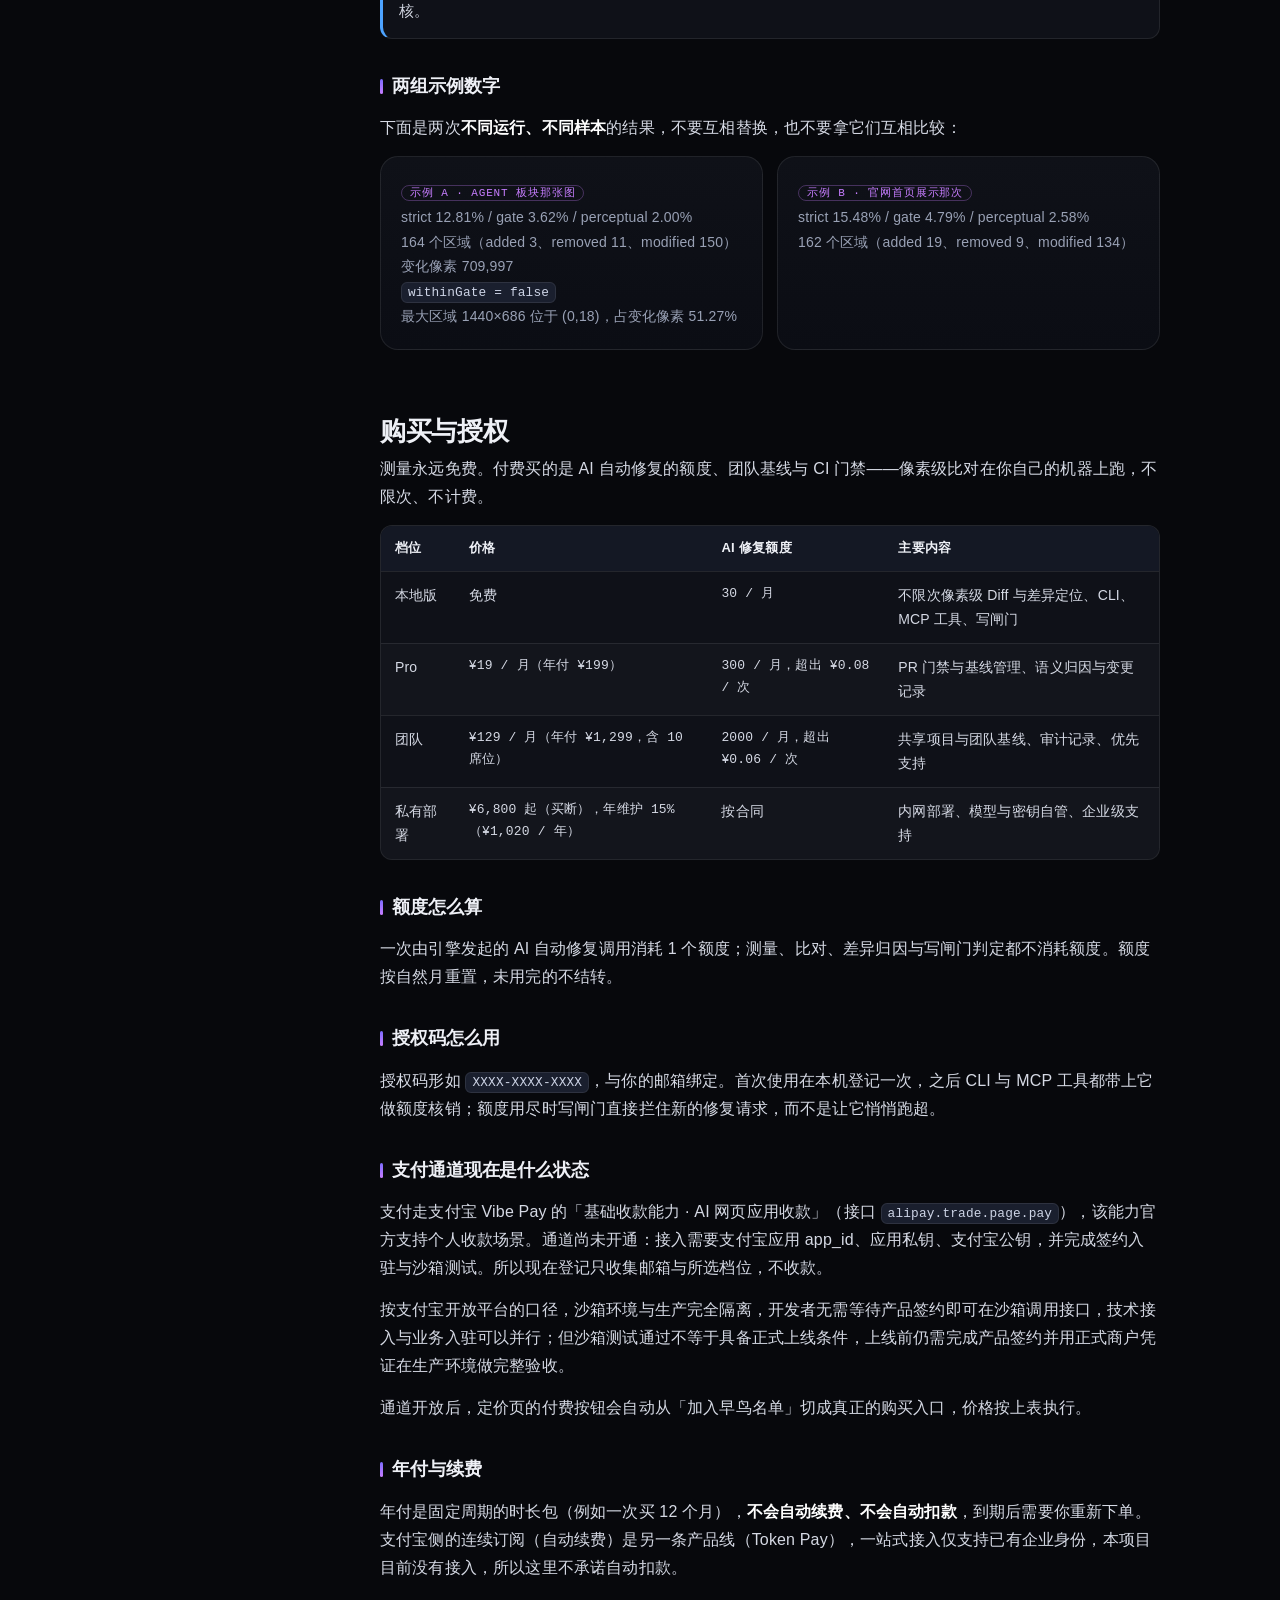
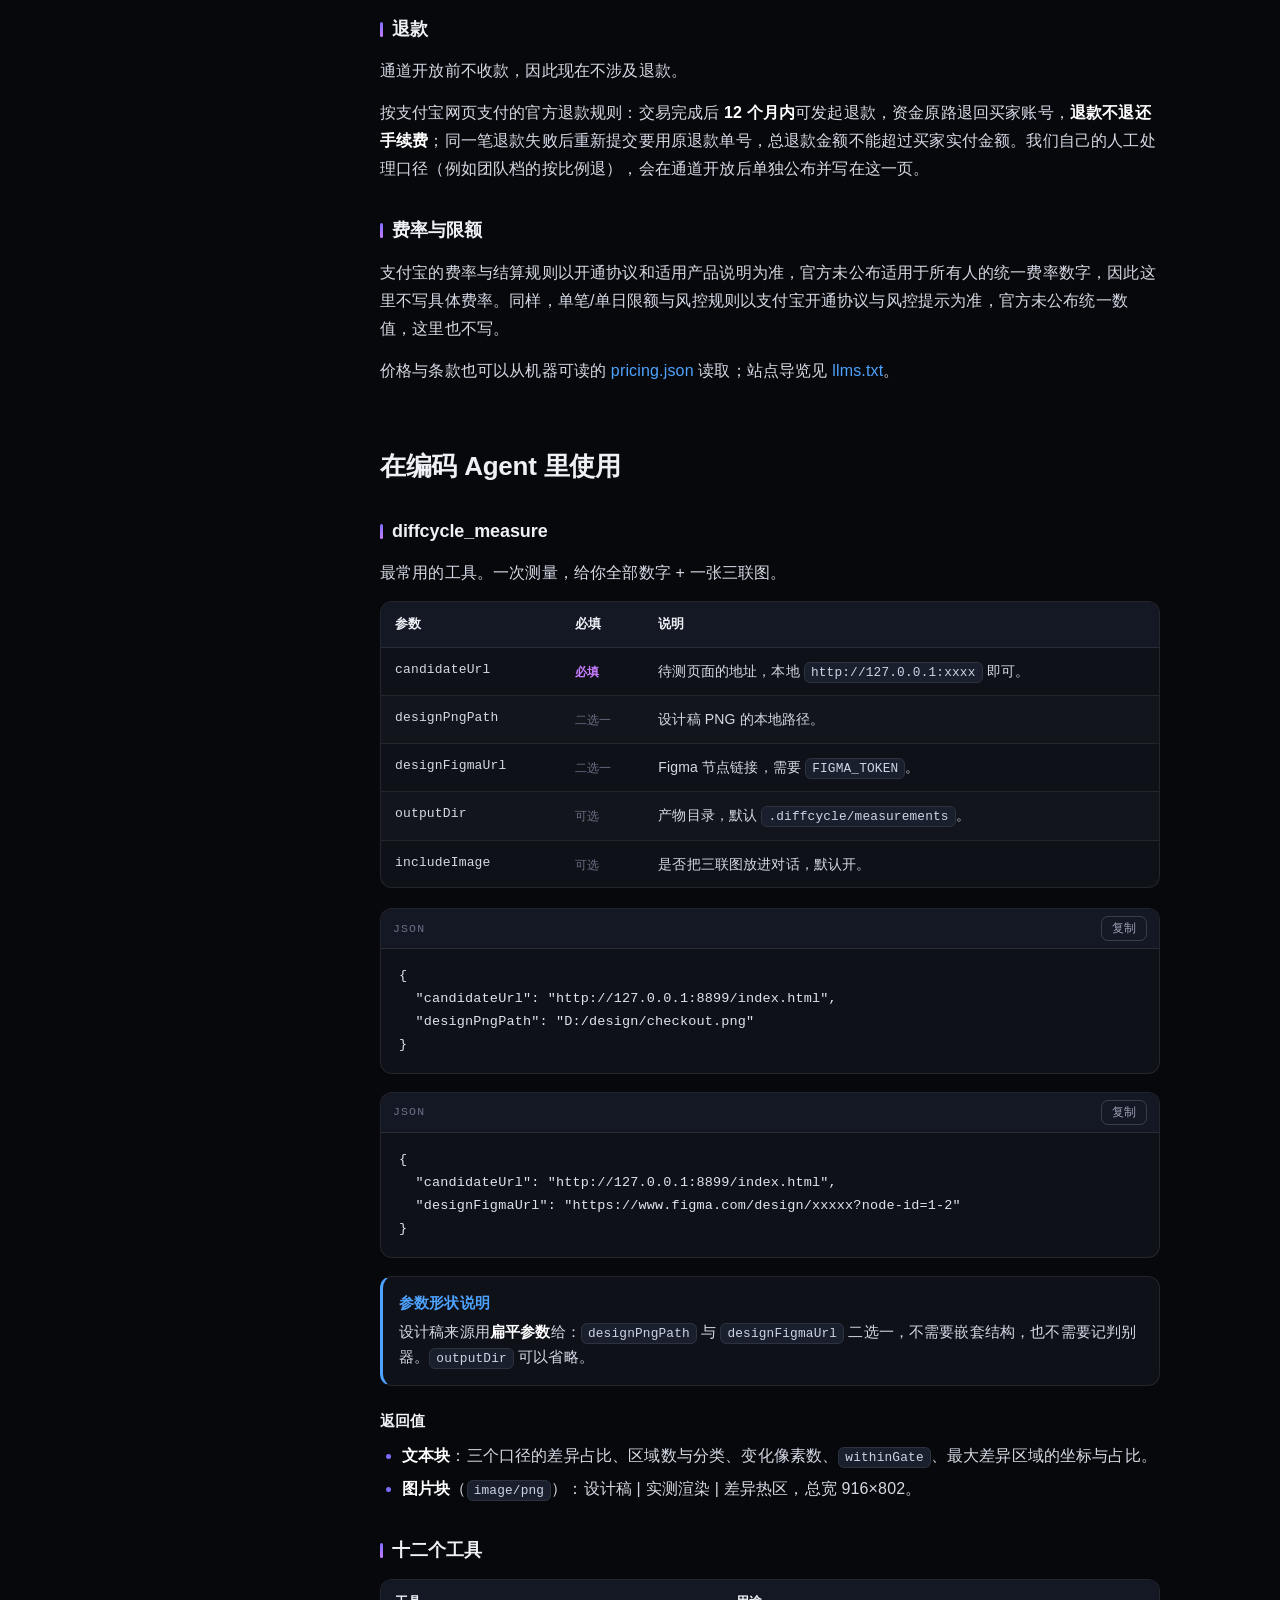
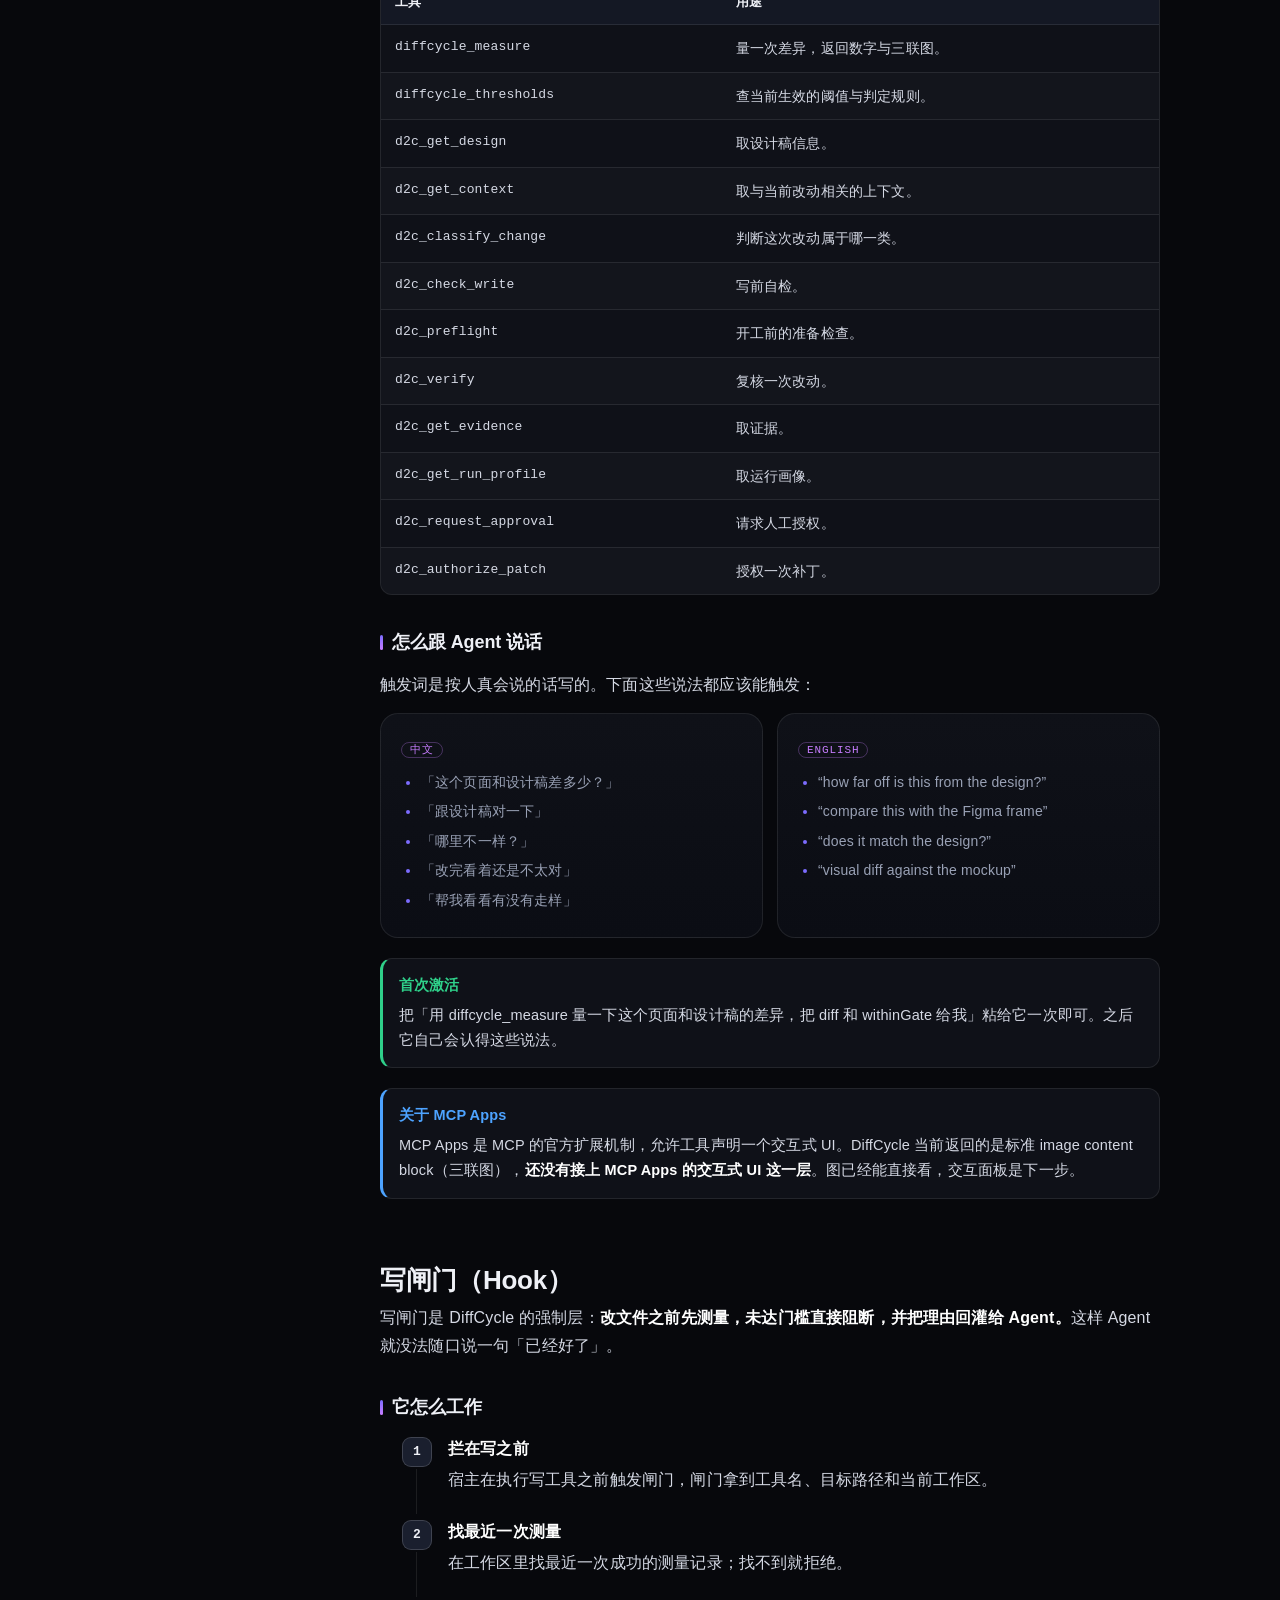
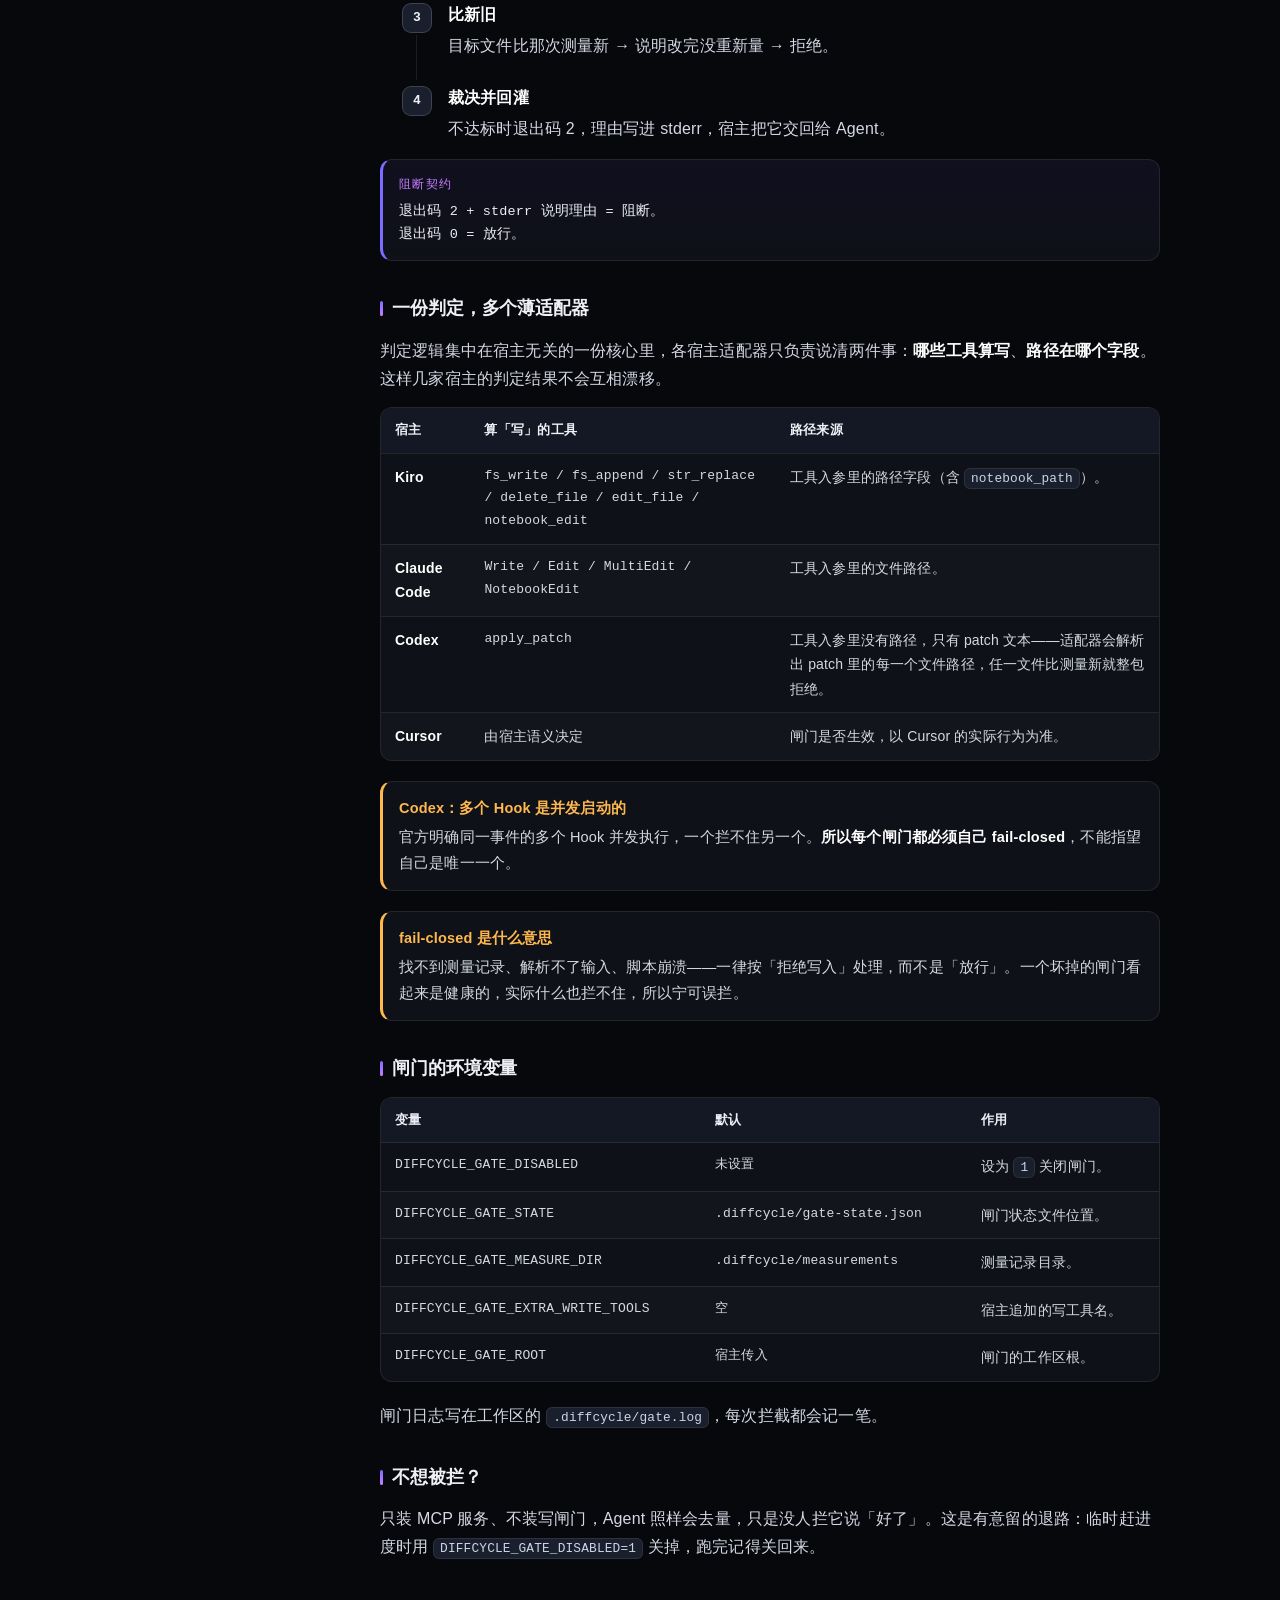
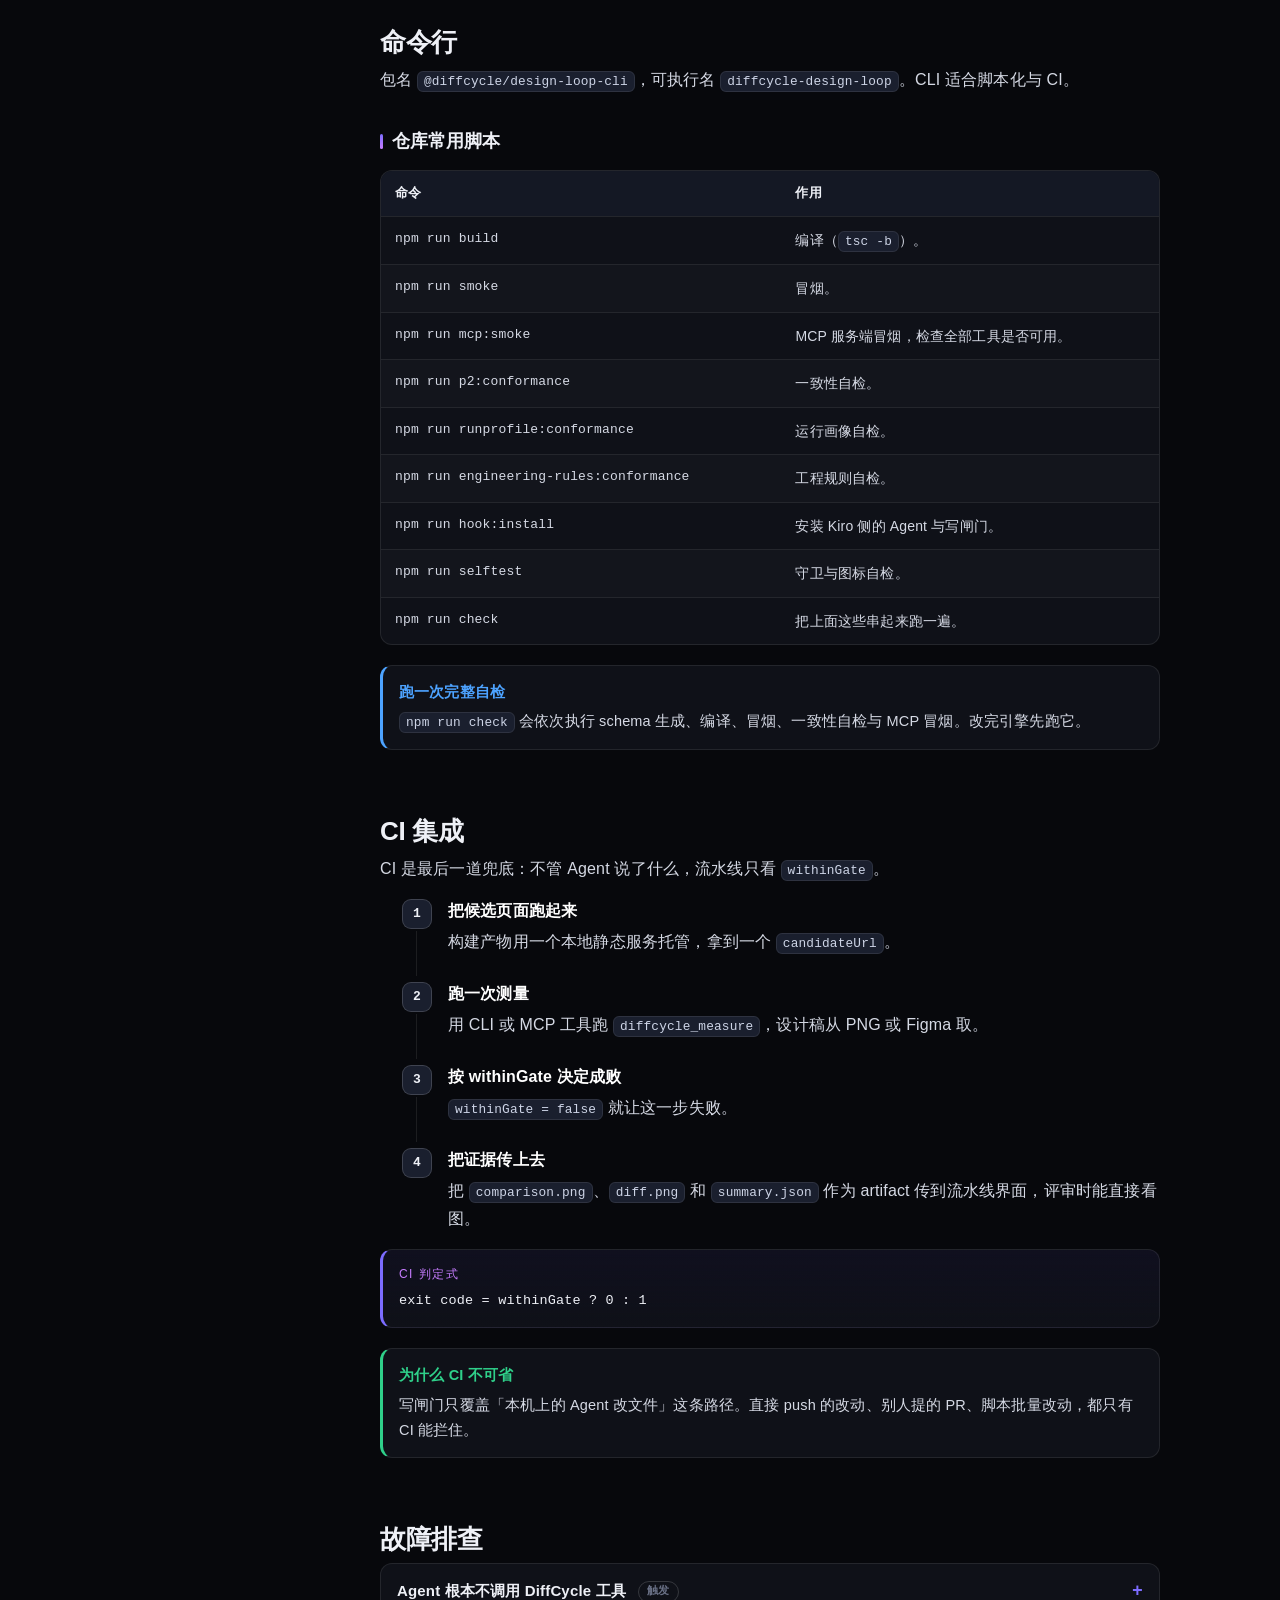
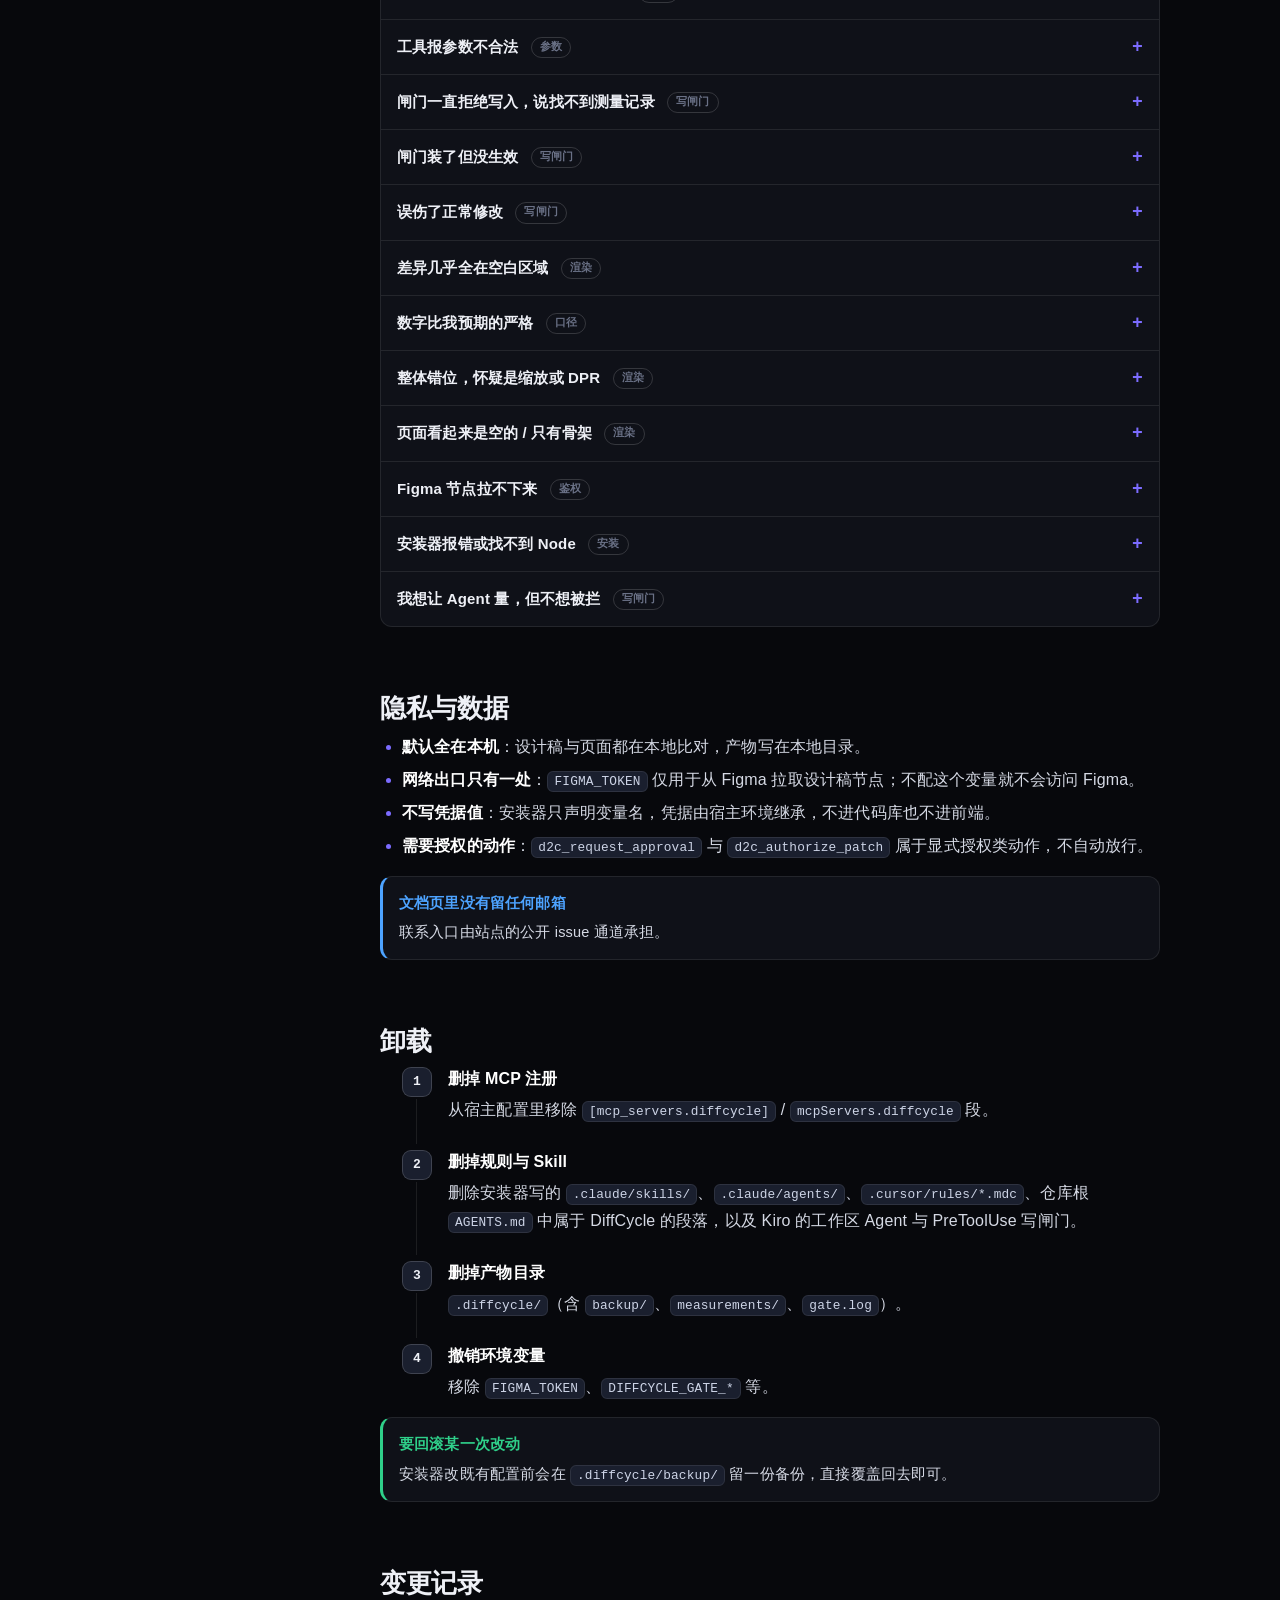
==== commit a0a59f5f: "site: align Alipay integration with official docs (sandbox gateway, CST timestamp, trade query, refu" ====
--- a/docs.html
+++ b/docs.html
@@ -360,11 +360,19 @@
       <p>授权码形如 <code>XXXX-XXXX-XXXX</code>，与你的邮箱绑定。首次使用在本机登记一次，之后 CLI 与 MCP 工具都带上它做额度核销；额度用尽时写闸门直接拦住新的修复请求，而不是让它悄悄跑超。</p>
 
       <h3>支付通道现在是什么状态</h3>
-      <p>支付走支付宝的 Vibe Pay 网页支付。通道尚未开通：接入需要支付宝应用 app_id、应用私钥、支付宝公钥，并完成签约入驻与沙箱测试。所以现在登记只收集邮箱与所选档位，不收款。</p>
+      <p>支付走支付宝 Vibe Pay 的「基础收款能力 · AI 网页应用收款」（接口 <code>alipay.trade.page.pay</code>），该能力官方支持个人收款场景。通道尚未开通：接入需要支付宝应用 app_id、应用私钥、支付宝公钥，并完成签约入驻与沙箱测试。所以现在登记只收集邮箱与所选档位，不收款。</p>
+      <p>按支付宝开放平台的口径，沙箱环境与生产完全隔离，开发者无需等待产品签约即可在沙箱调用接口，技术接入与业务入驻可以并行；但沙箱测试通过不等于具备正式上线条件，上线前仍需完成产品签约并用正式商户凭证在生产环境做完整验收。</p>
       <p>通道开放后，定价页的付费按钮会自动从「加入早鸟名单」切成真正的购买入口，价格按上表执行。</p>
 
+      <h3>年付与续费</h3>
+      <p>年付是固定周期的时长包（例如一次买 12 个月），<strong>不会自动续费、不会自动扣款</strong>，到期后需要你重新下单。支付宝侧的连续订阅（自动续费）是另一条产品线（Token Pay），一站式接入仅支持已有企业身份，本项目目前没有接入，所以这里不承诺自动扣款。</p>
+
       <h3>退款</h3>
-      <p>通道开放前不收款，因此不涉及退款。正式开放后退款规则随通道一并公布，在本页更新。</p>
+      <p>通道开放前不收款，因此现在不涉及退款。</p>
+      <p>按支付宝网页支付的官方退款规则：交易完成后 <strong>12 个月内</strong>可发起退款，资金原路退回买家账号，<strong>退款不退还手续费</strong>；同一笔退款失败后重新提交要用原退款单号，总退款金额不能超过买家实付金额。我们自己的人工处理口径（例如团队档的按比例退），会在通道开放后单独公布并写在这一页。</p>
+
+      <h3>费率与限额</h3>
+      <p>支付宝的费率与结算规则以开通协议和适用产品说明为准，官方未公布适用于所有人的统一费率数字，因此这里不写具体费率。同样，单笔/单日限额与风控规则以支付宝开通协议与风控提示为准，官方未公布统一数值，这里也不写。</p>
 
       <p>价格与条款也可以从机器可读的 <a href="pricing.json">pricing.json</a> 读取；站点导览见 <a href="llms.txt">llms.txt</a>。</p>
     </section>
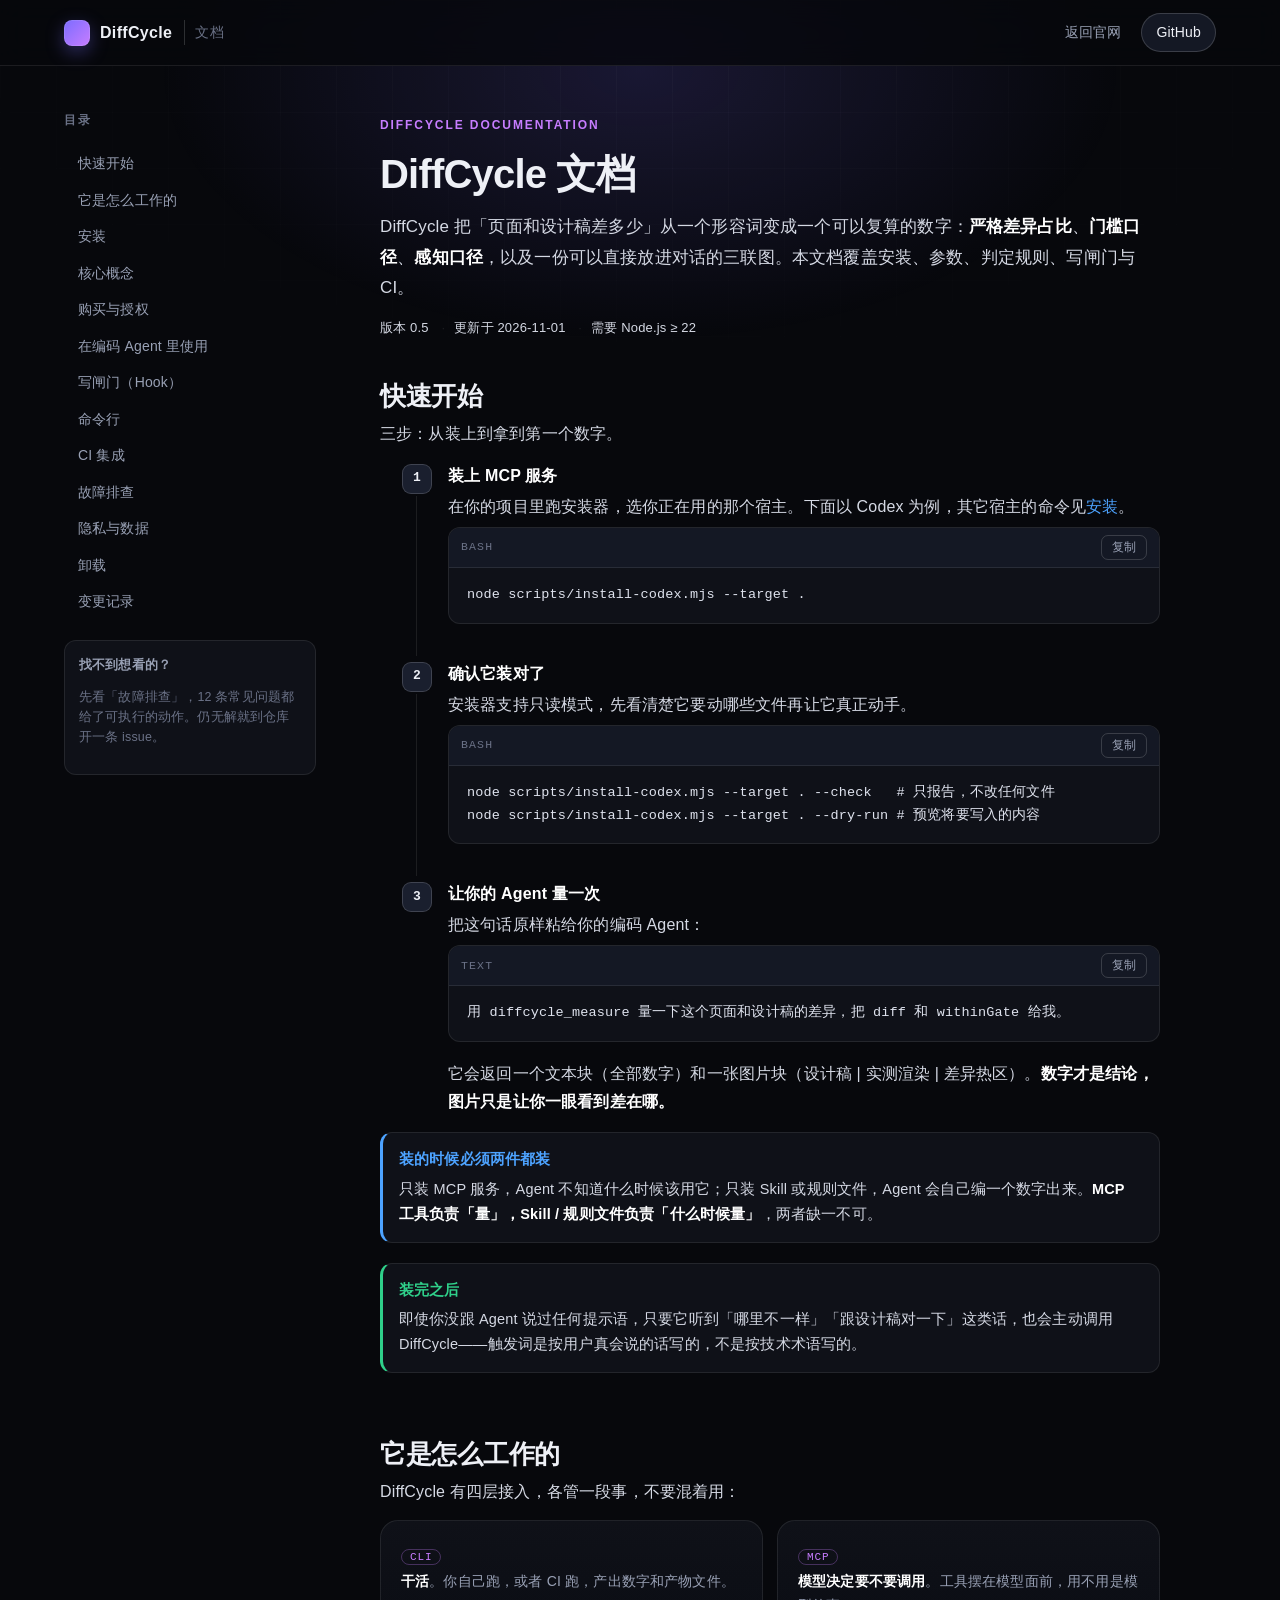
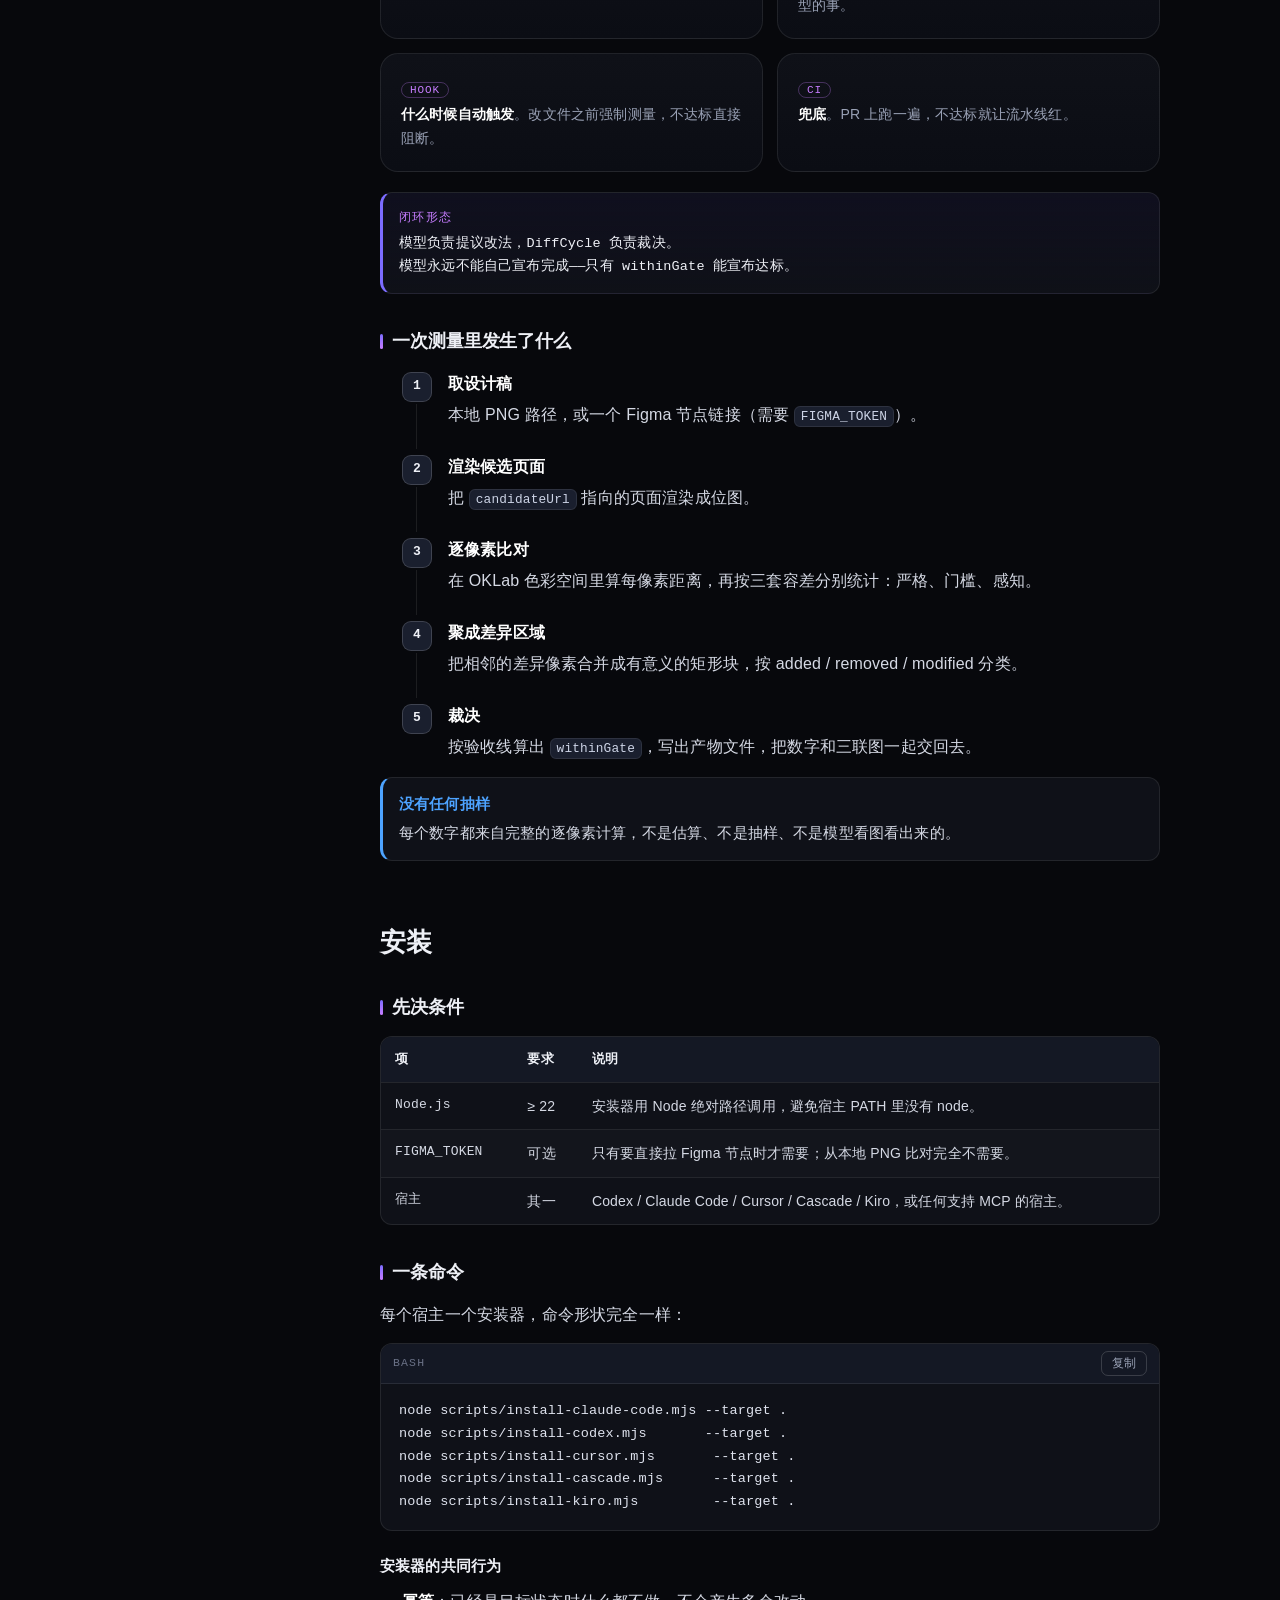
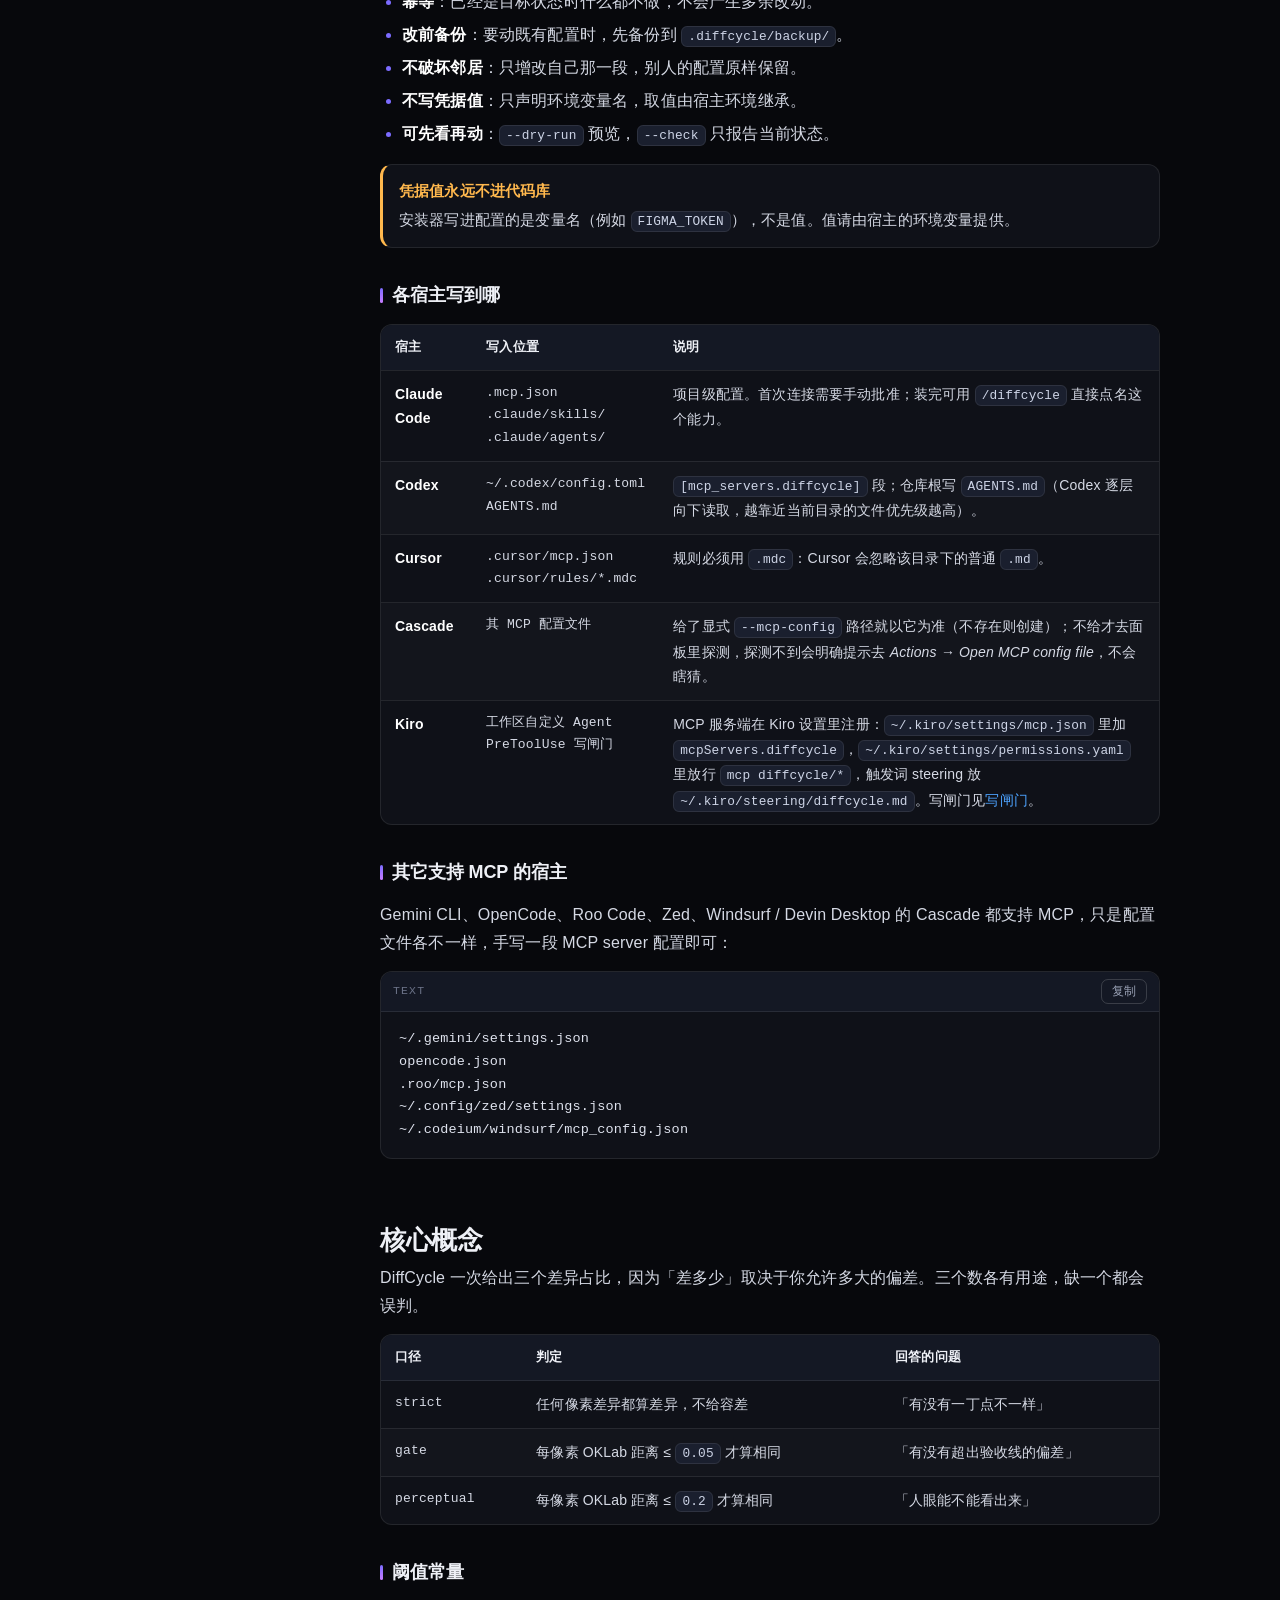
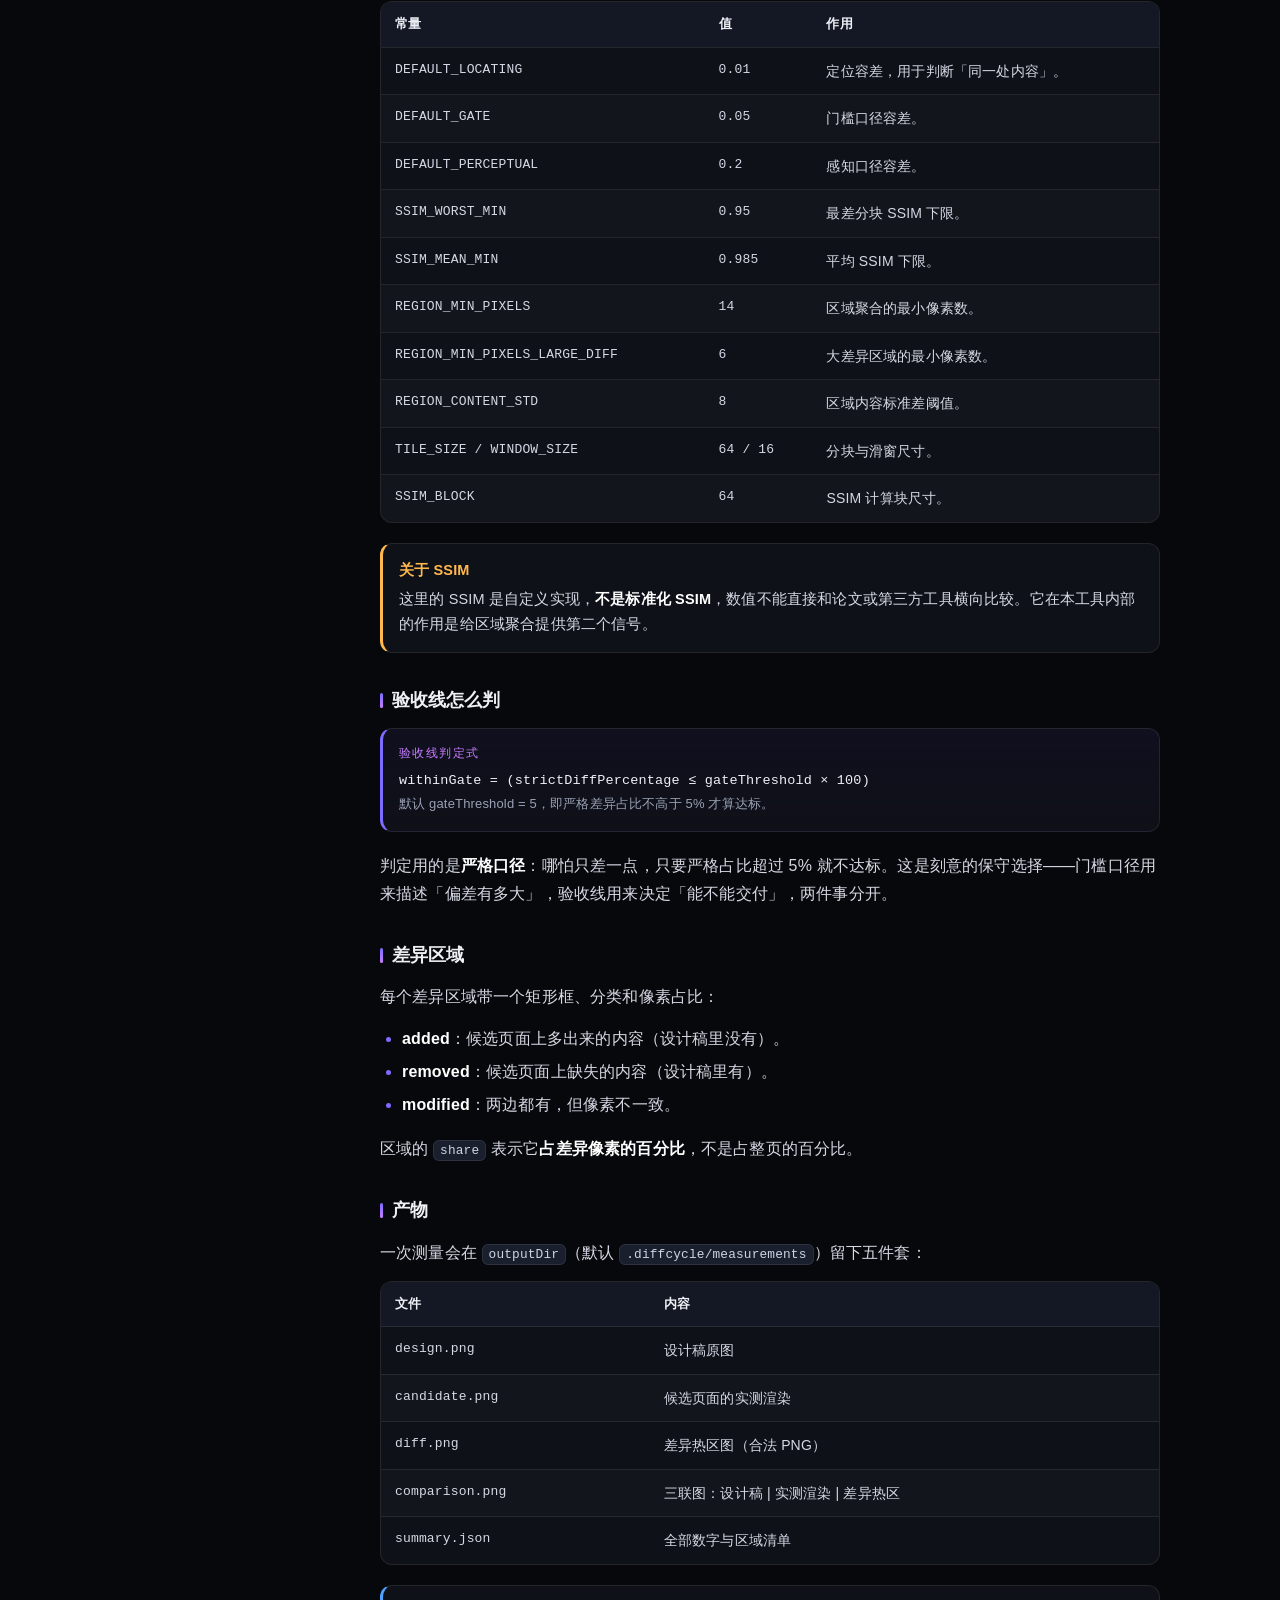
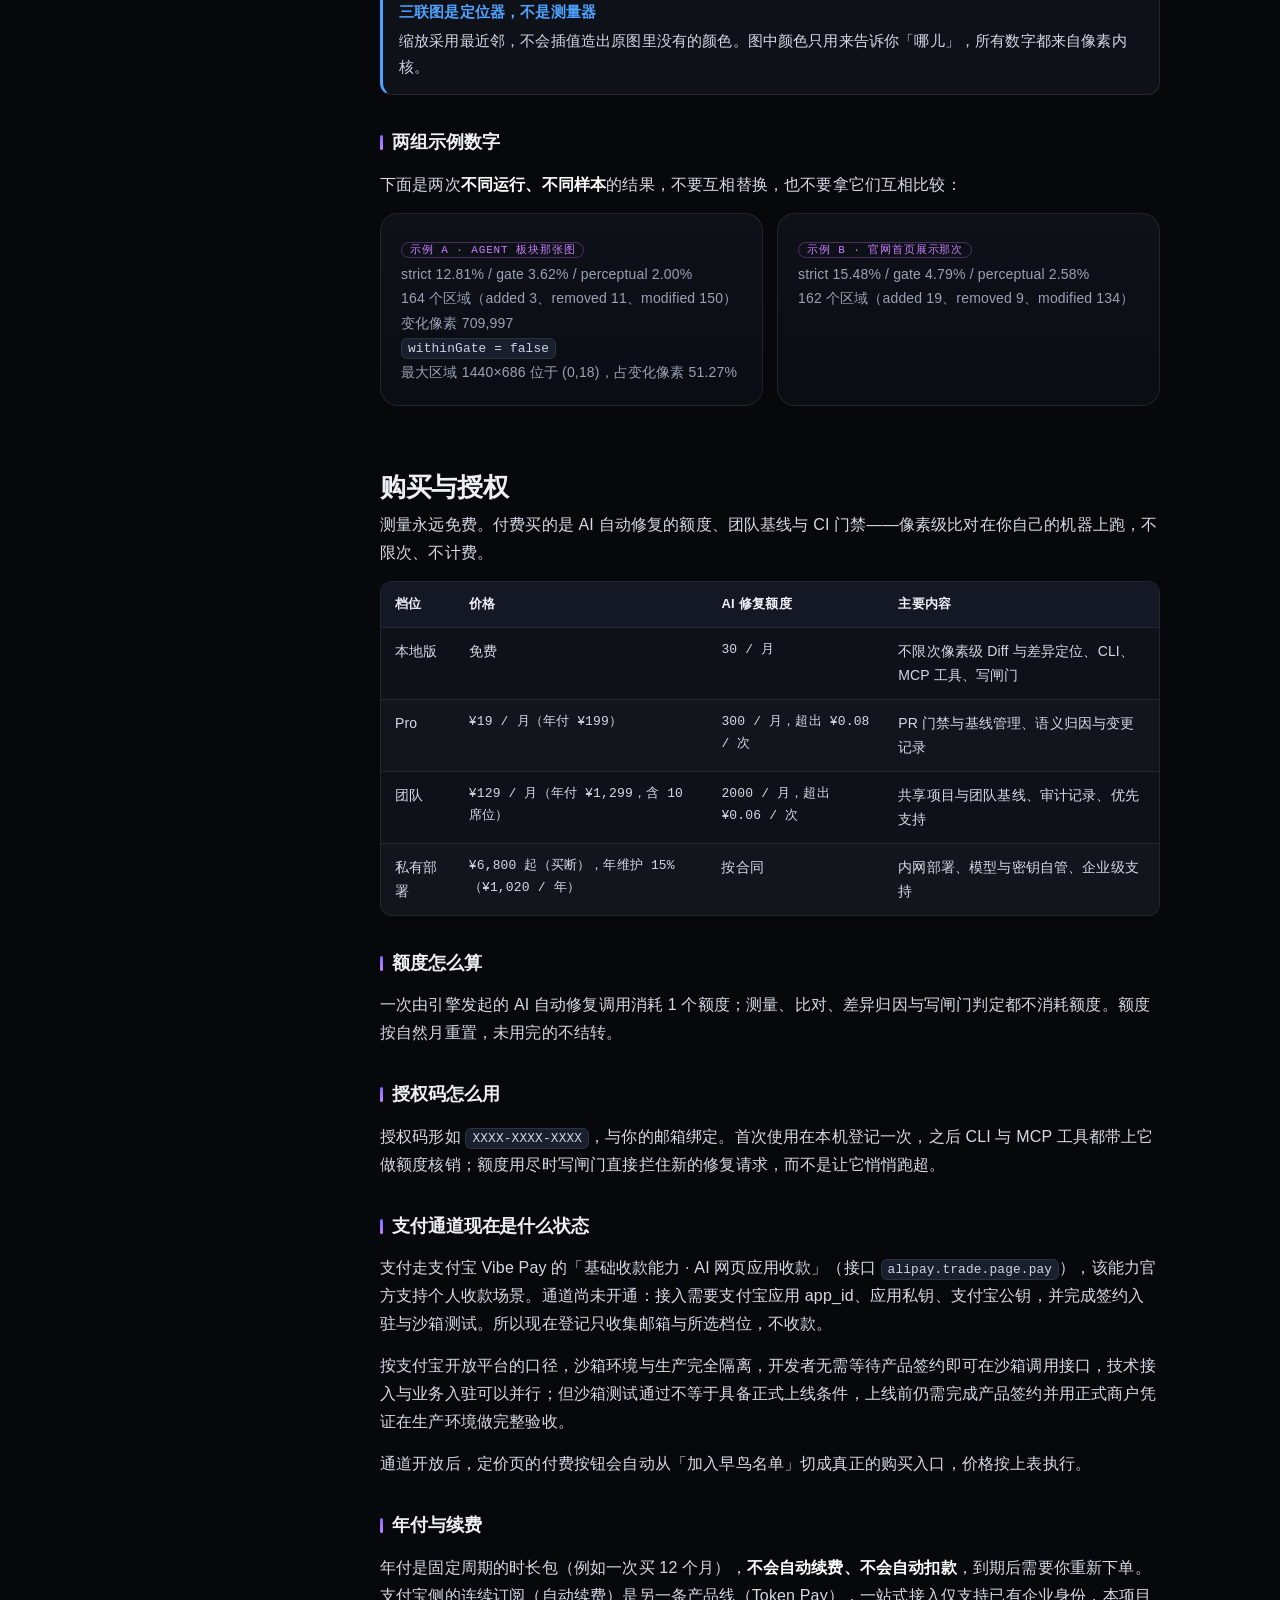
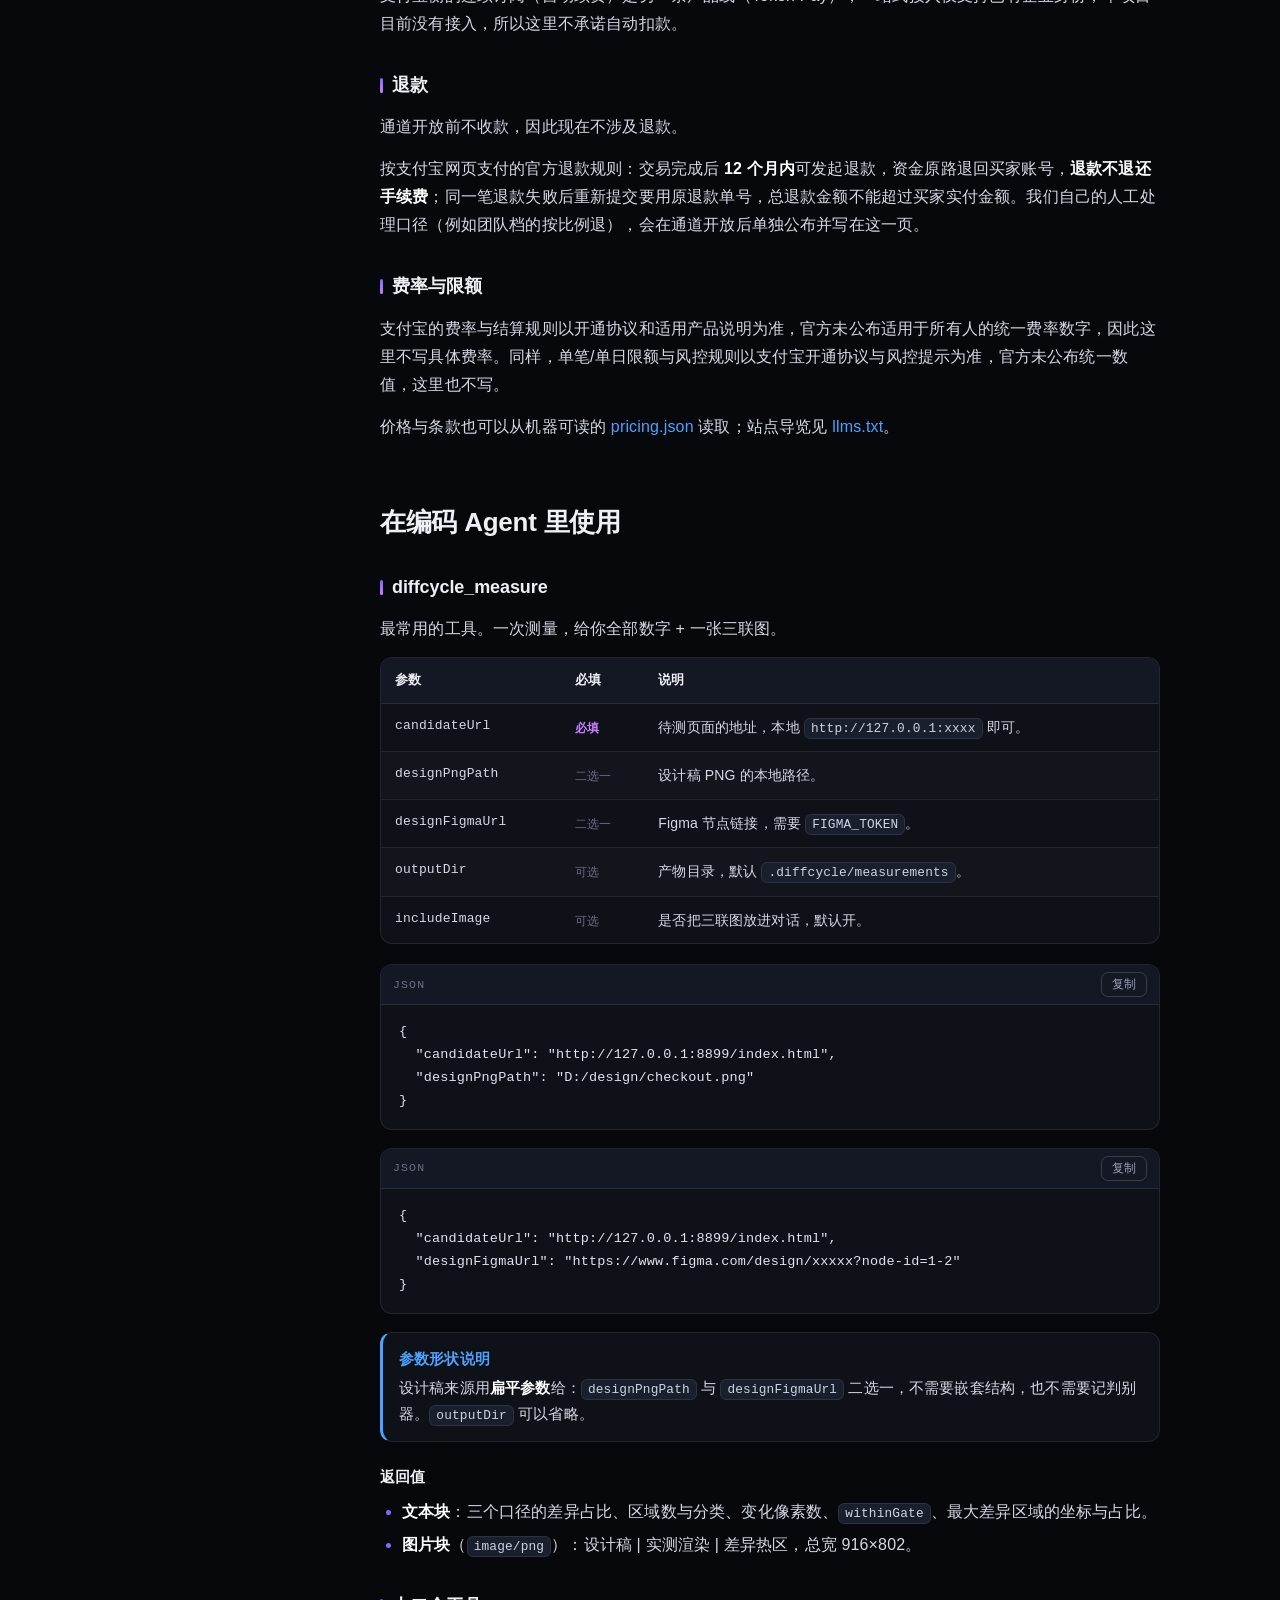
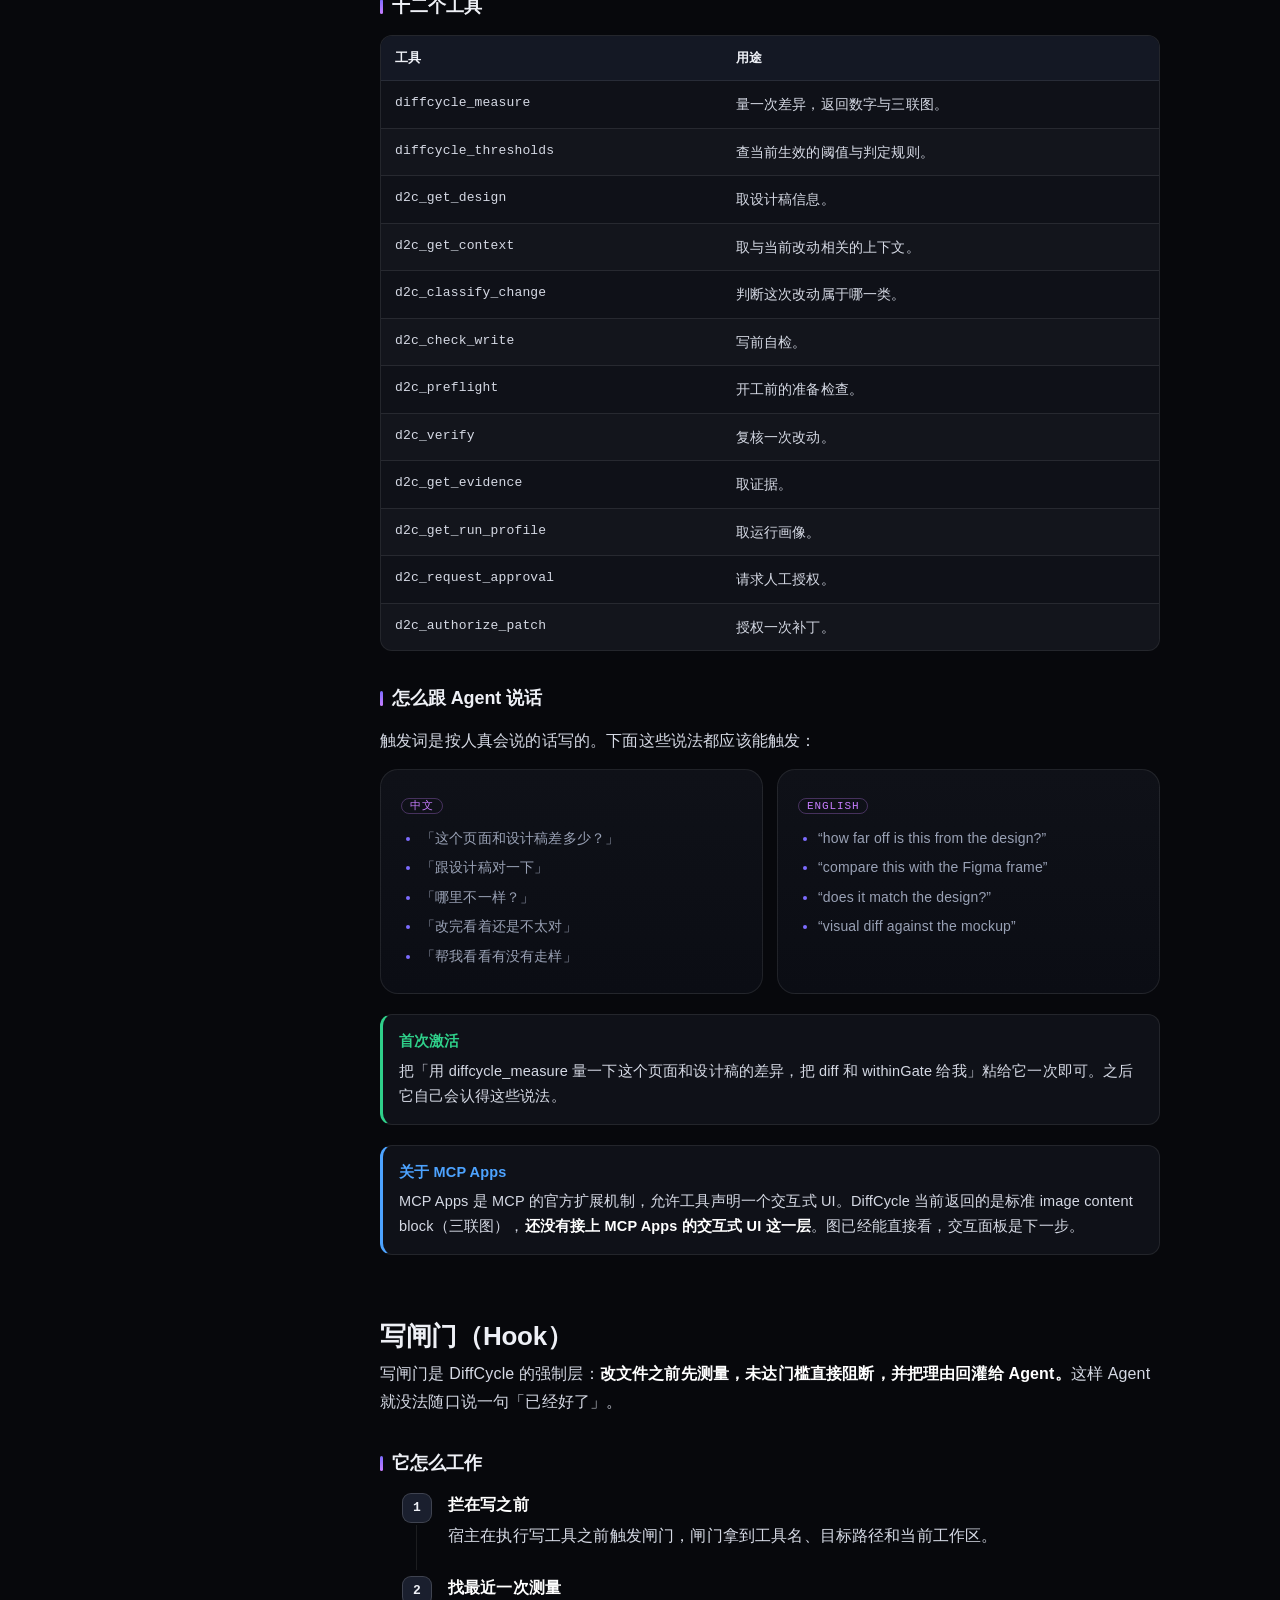
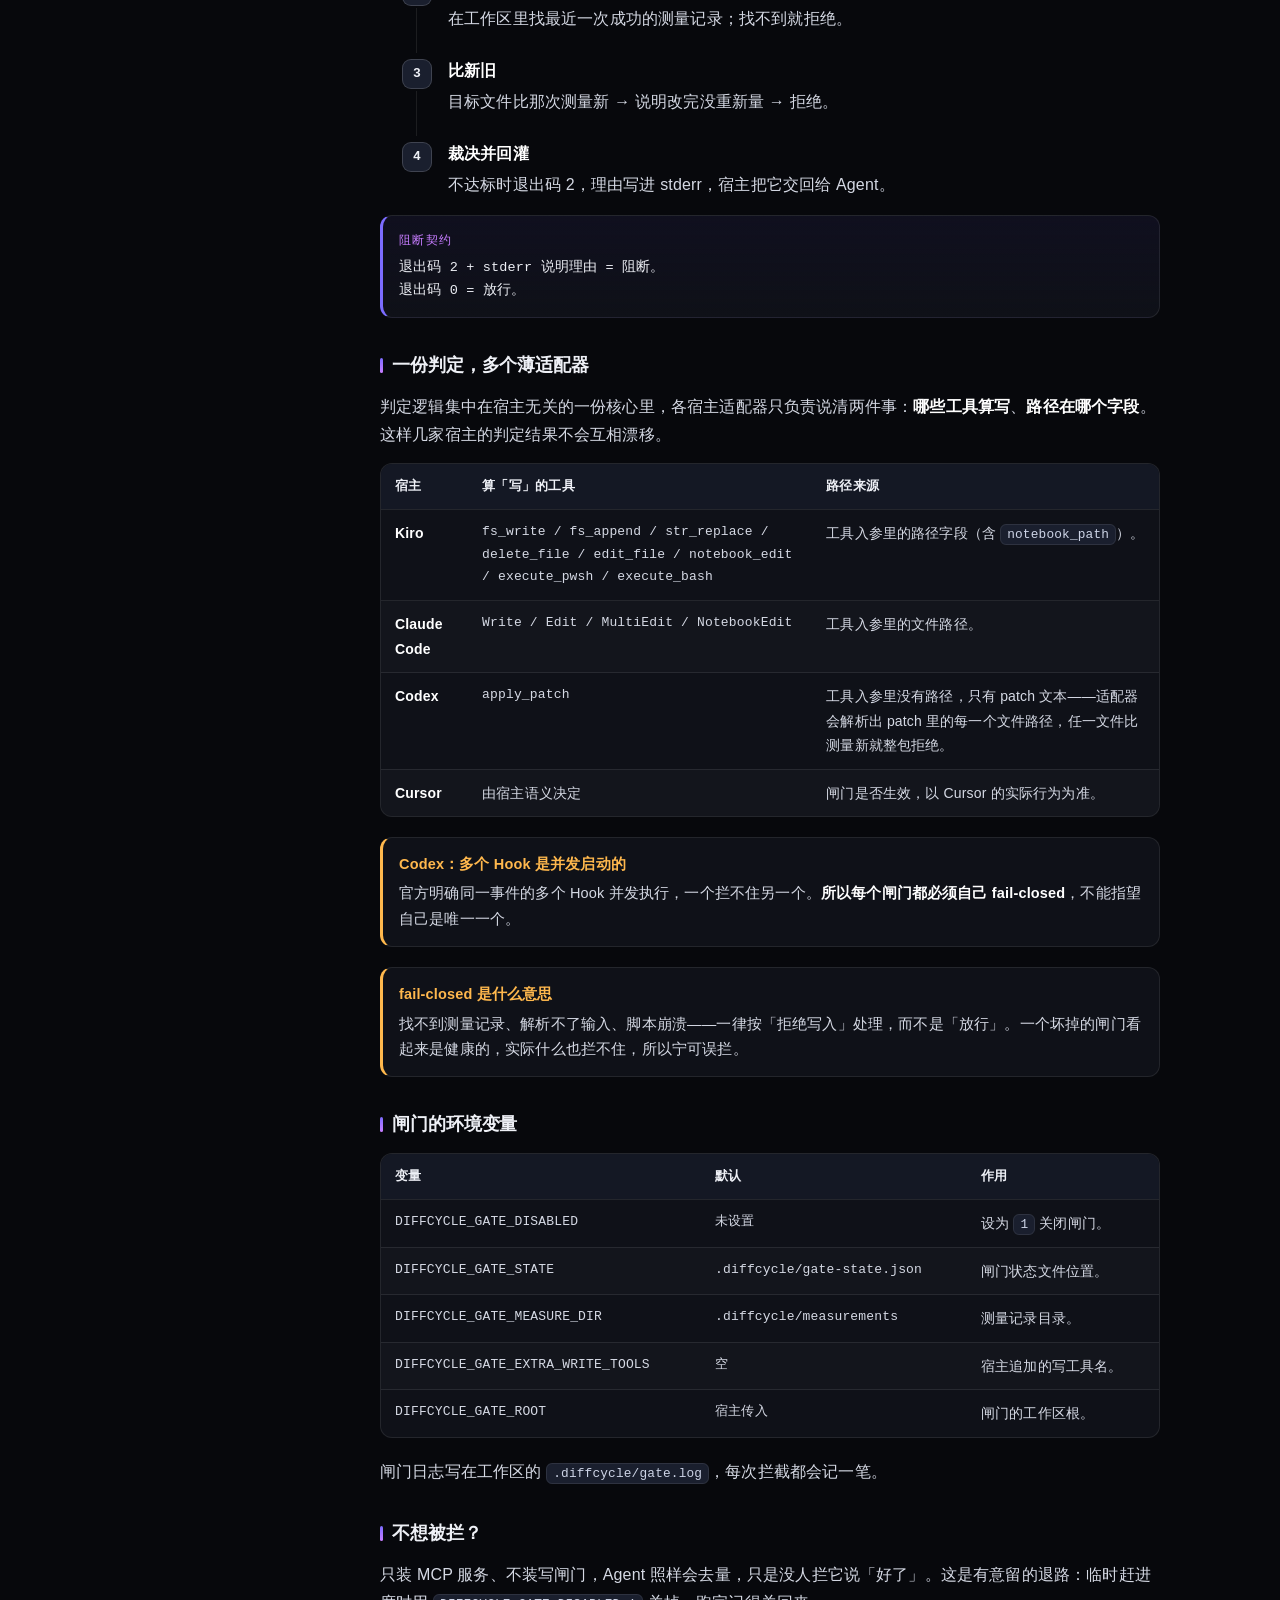
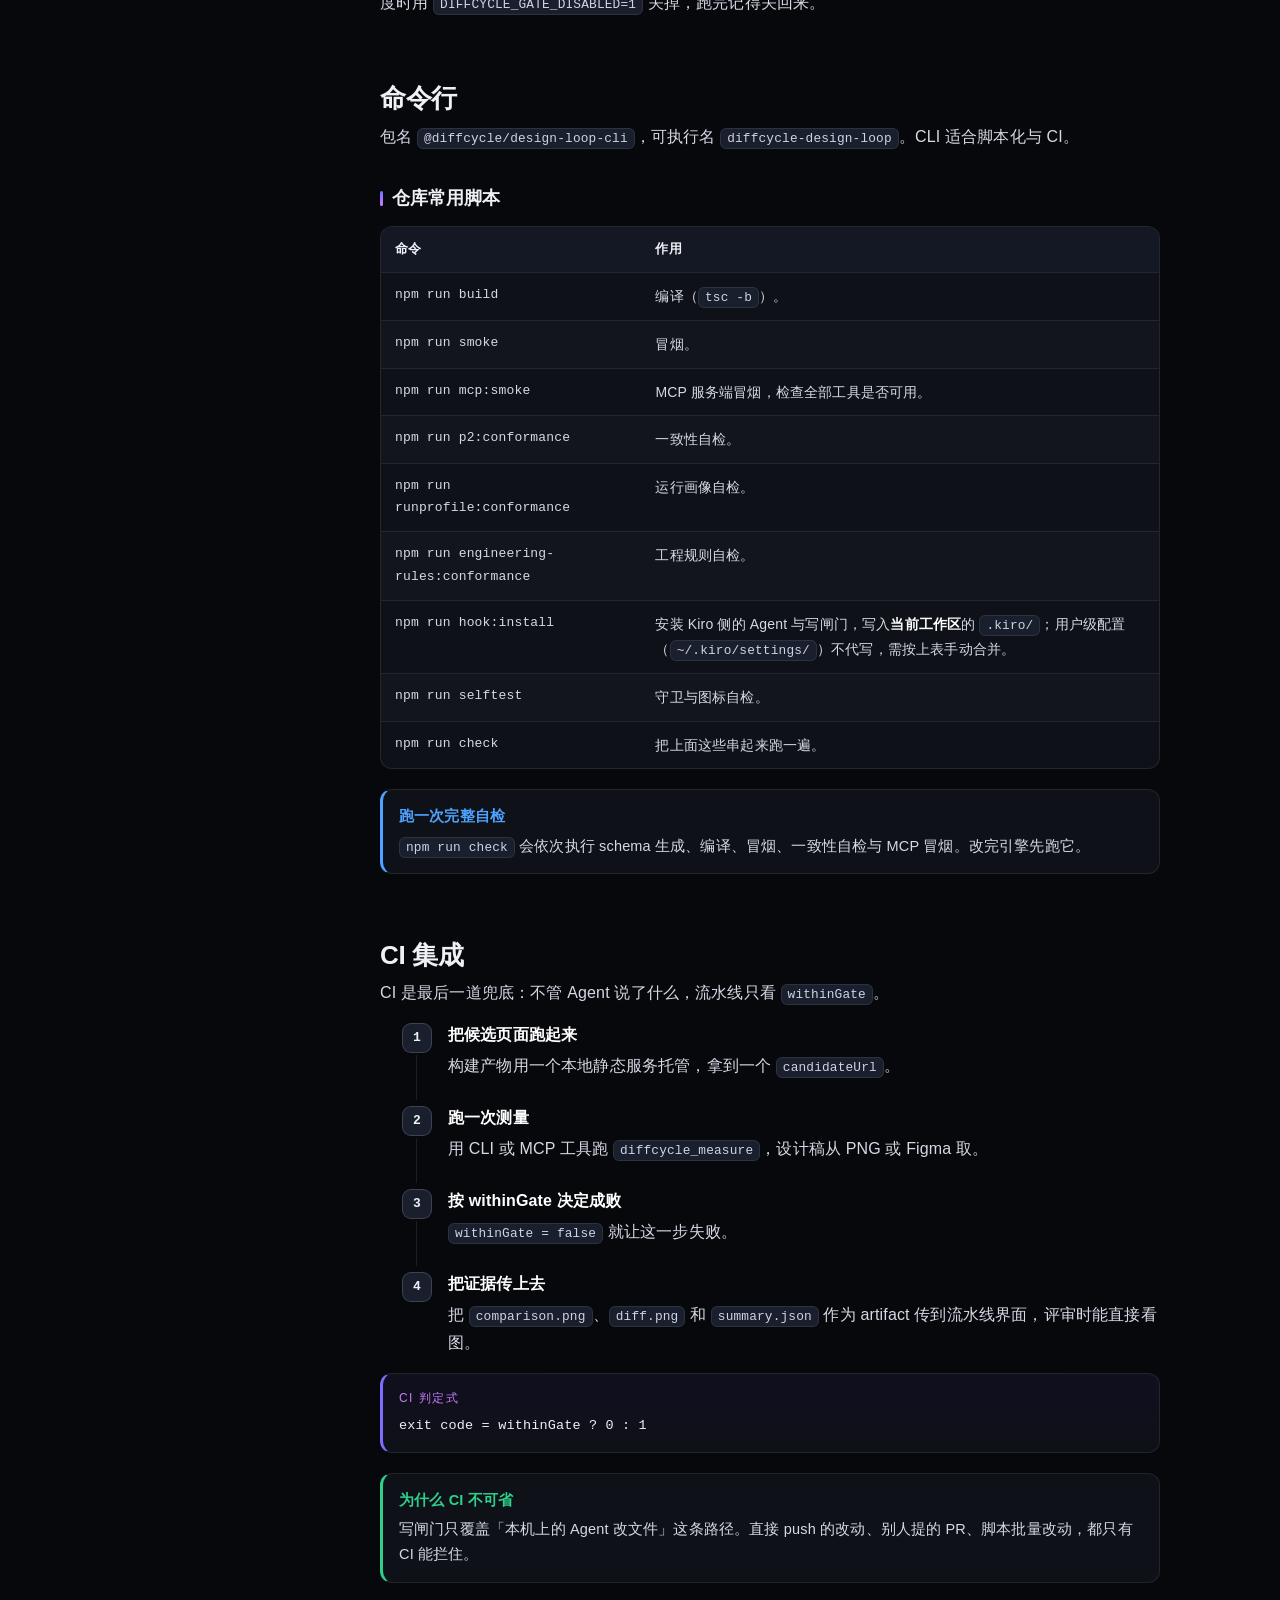
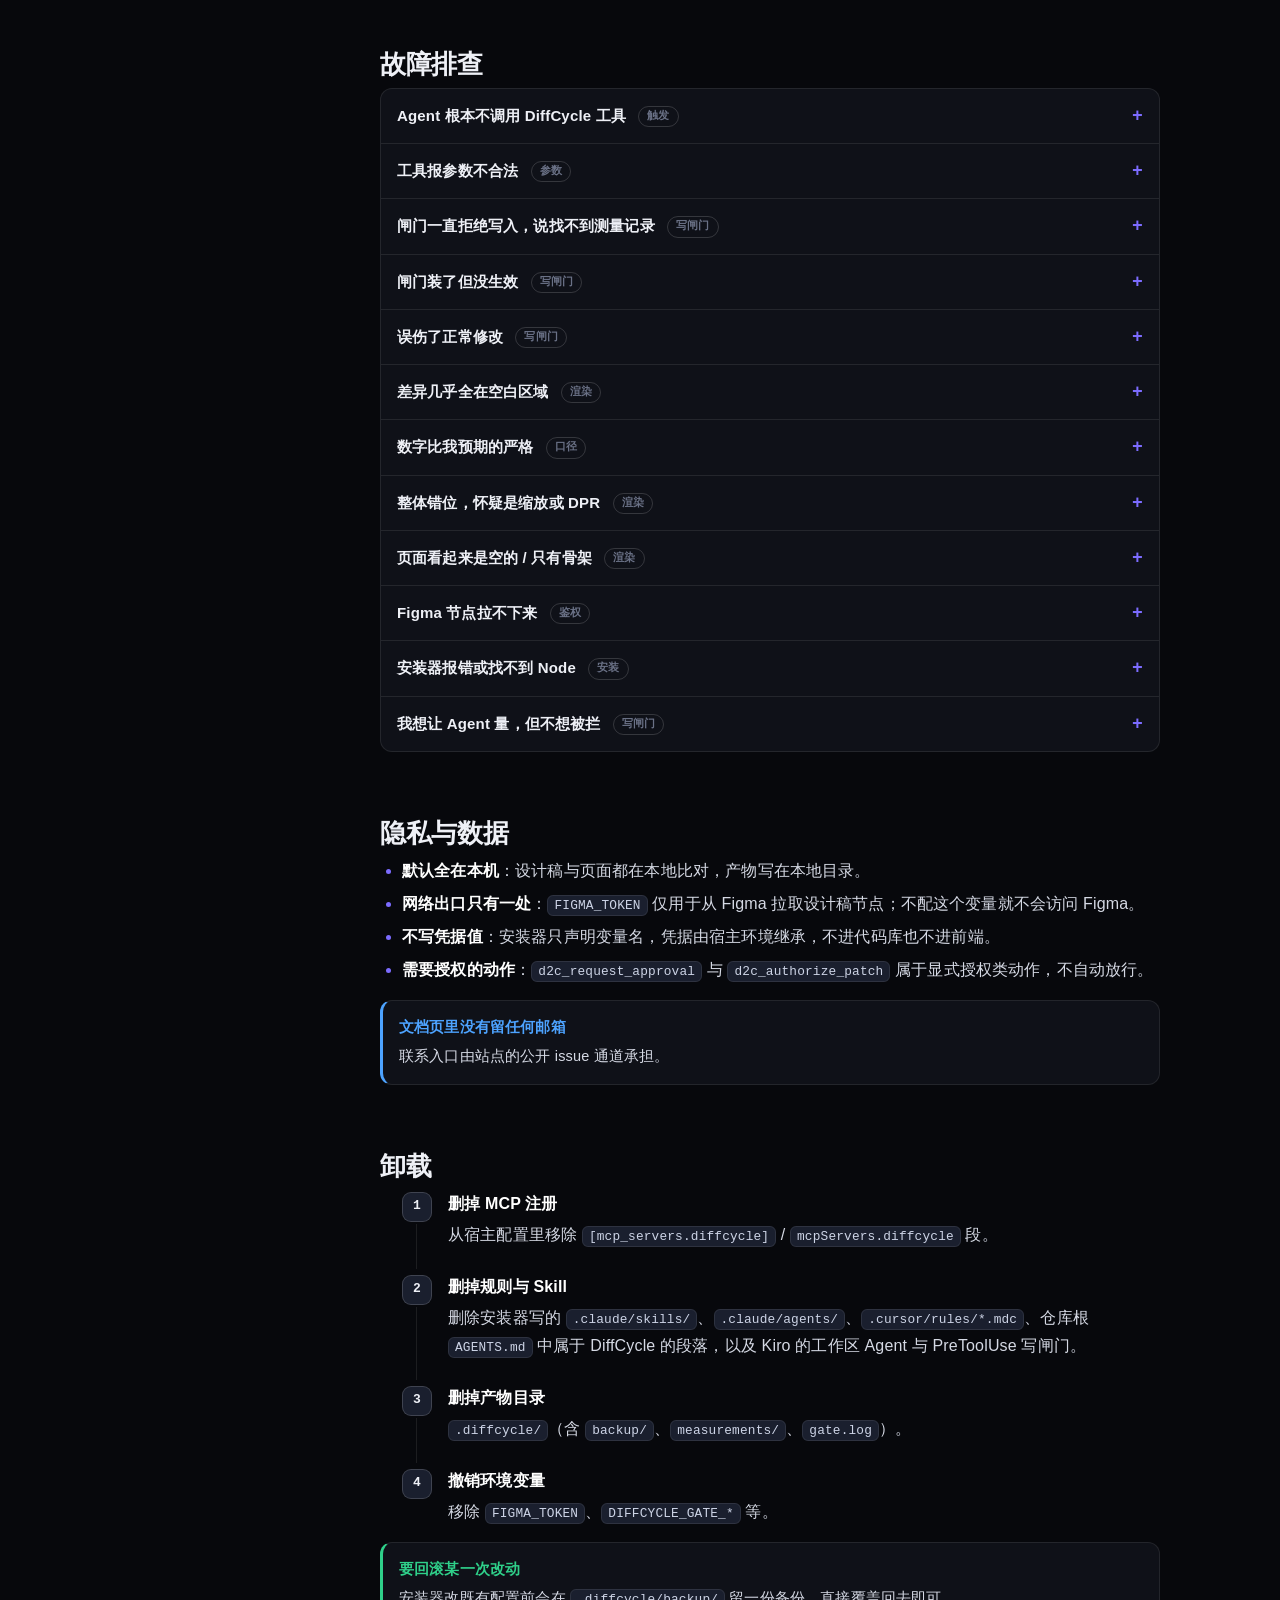
==== commit a284016e: "docs: align the Kiro integration notes with the verified on-disk behavior" ====
--- a/docs.html
+++ b/docs.html
@@ -57,7 +57,7 @@
       <h1>DiffCycle 文档</h1>
       <p class="lead">DiffCycle 把「页面和设计稿差多少」从一个形容词变成一个可以复算的数字：<strong>严格差异占比</strong>、<strong>门槛口径</strong>、<strong>感知口径</strong>，以及一份可以直接放进对话的三联图。本文档覆盖安装、参数、判定规则、写闸门与 CI。</p>
       <p class="doc-meta">
-        <span>版本 0.4</span>
+        <span>版本 0.5</span>
         <span>更新于 2026-11-01</span>
         <span>需要 Node.js ≥ 22</span>
       </p>
@@ -225,7 +225,7 @@
             <tr>
               <td><strong>Kiro</strong></td>
               <td class="mono">工作区自定义 Agent<br>PreToolUse 写闸门</td>
-              <td>MCP 服务端在 Kiro 设置里注册；写闸门见<a href="#write-gate">写闸门</a>。</td>
+              <td>MCP 服务端在 Kiro 设置里注册：<code>~/.kiro/settings/mcp.json</code> 里加 <code>mcpServers.diffcycle</code>，<code>~/.kiro/settings/permissions.yaml</code> 里放行 <code>mcp diffcycle/*</code>，触发词 steering 放 <code>~/.kiro/steering/diffcycle.md</code>。写闸门见<a href="#write-gate">写闸门</a>。</td>
             </tr>
           </tbody>
         </table>
@@ -505,7 +505,7 @@
         <table>
           <thead><tr><th>宿主</th><th>算「写」的工具</th><th>路径来源</th></tr></thead>
           <tbody>
-            <tr><td><strong>Kiro</strong></td><td class="mono">fs_write / fs_append / str_replace / delete_file / edit_file / notebook_edit</td><td>工具入参里的路径字段（含 <code>notebook_path</code>）。</td></tr>
+            <tr><td><strong>Kiro</strong></td><td class="mono">fs_write / fs_append / str_replace / delete_file / edit_file / notebook_edit / execute_pwsh / execute_bash</td><td>工具入参里的路径字段（含 <code>notebook_path</code>）。</td></tr>
             <tr><td><strong>Claude Code</strong></td><td class="mono">Write / Edit / MultiEdit / NotebookEdit</td><td>工具入参里的文件路径。</td></tr>
             <tr><td><strong>Codex</strong></td><td class="mono">apply_patch</td><td>工具入参里没有路径，只有 patch 文本——适配器会解析出 patch 里的每一个文件路径，任一文件比测量新就整包拒绝。</td></tr>
             <tr><td><strong>Cursor</strong></td><td>由宿主语义决定</td><td>闸门是否生效，以 Cursor 的实际行为为准。</td></tr>
@@ -559,7 +559,7 @@
             <tr><td class="mono">npm run p2:conformance</td><td>一致性自检。</td></tr>
             <tr><td class="mono">npm run runprofile:conformance</td><td>运行画像自检。</td></tr>
             <tr><td class="mono">npm run engineering-rules:conformance</td><td>工程规则自检。</td></tr>
-            <tr><td class="mono">npm run hook:install</td><td>安装 Kiro 侧的 Agent 与写闸门。</td></tr>
+            <tr><td class="mono">npm run hook:install</td><td>安装 Kiro 侧的 Agent 与写闸门，写入<strong>当前工作区</strong>的 <code>.kiro/</code>；用户级配置（<code>~/.kiro/settings/</code>）不代写，需按上表手动合并。</td></tr>
             <tr><td class="mono">npm run selftest</td><td>守卫与图标自检。</td></tr>
             <tr><td class="mono">npm run check</td><td>把上面这些串起来跑一遍。</td></tr>
           </tbody>
@@ -764,6 +764,7 @@
         <table>
           <thead><tr><th>版本</th><th>日期</th><th>变化</th></tr></thead>
           <tbody>
+            <tr><td class="mono">0.5</td><td class="mono">2026-11-01</td><td>Kiro 接入细节与实测对齐：补 MCP 注册与权限放行的真实落点（<code>~/.kiro/settings/</code>）、补写闸门覆盖的两个 shell 工具、标明安装器只写工作区。</td></tr>
             <tr><td class="mono">0.4</td><td class="mono">2026-11-01</td><td>新增「购买与授权」：档位、额度口径、授权码机制与支付通道现状；官网定价页给出可读的价格与档位。</td></tr>
             <tr><td class="mono">0.3</td><td class="mono">2026-10-31</td><td>文档上线；官网导航接入本页。</td></tr>
             <tr><td class="mono">0.2</td><td class="mono">2026-10-30</td><td><code>diffcycle_measure</code> 直接把三联图放进对话；写闸门抽成宿主无关的一份判定核心，适配器覆盖 Claude Code / Codex / Kiro。</td></tr>
@@ -781,7 +782,7 @@
     <a class="to-top" href="#quickstart">↑ 回到顶部</a>
 
     <footer class="doc-foot">
-      <p><b>DiffCycle 文档 · 版本 0.4 · 最后更新 2026-11-01</b></p>
+      <p><b>DiffCycle 文档 · 版本 0.5 · 最后更新 2026-11-01</b></p>
       <p>文档里的每个参数、路径与命令都与当前引擎实现一致；阈值与常量可以在 <code>diffcycle_thresholds</code> 工具里查到实时值。</p>
       <p>发现问题或要提改进建议：到 <a href="https://github.com/drake-yuan/diffcycle-site/issues">仓库开一条 issue</a>。</p>
     </footer>
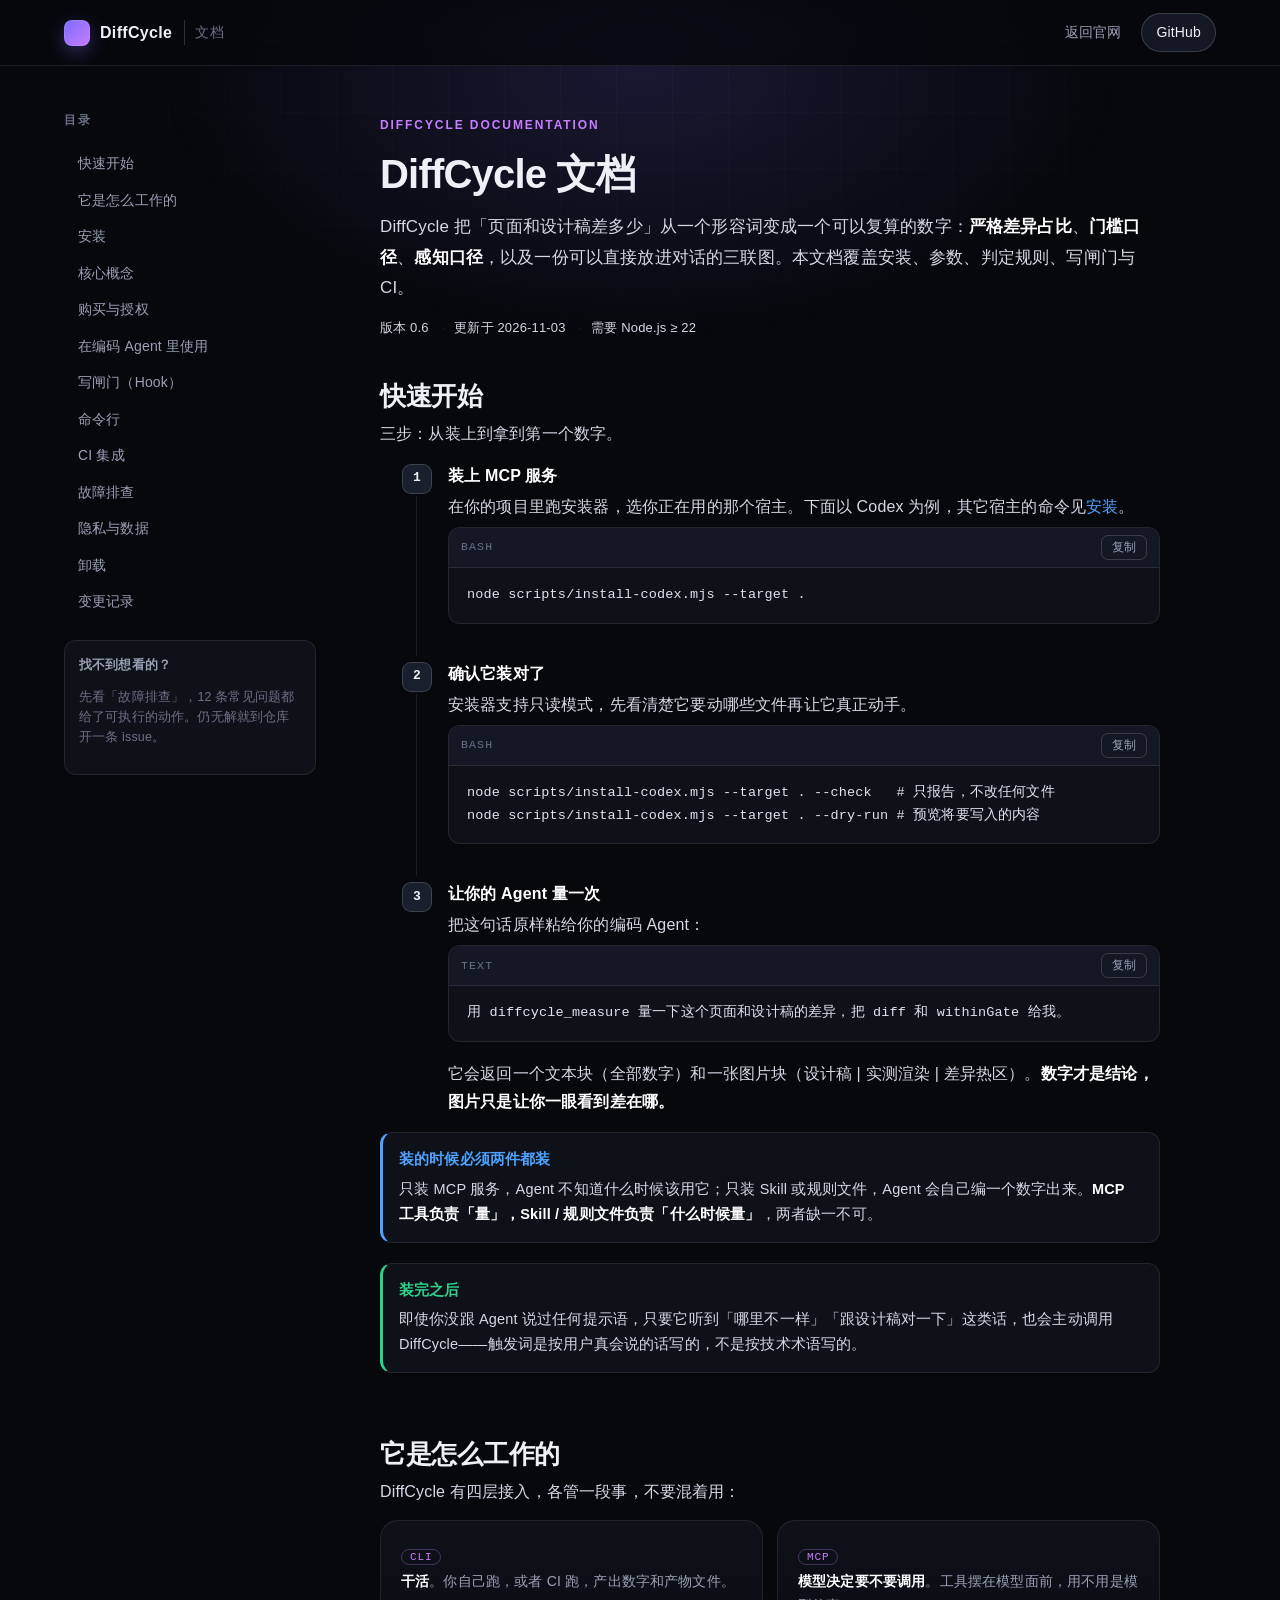
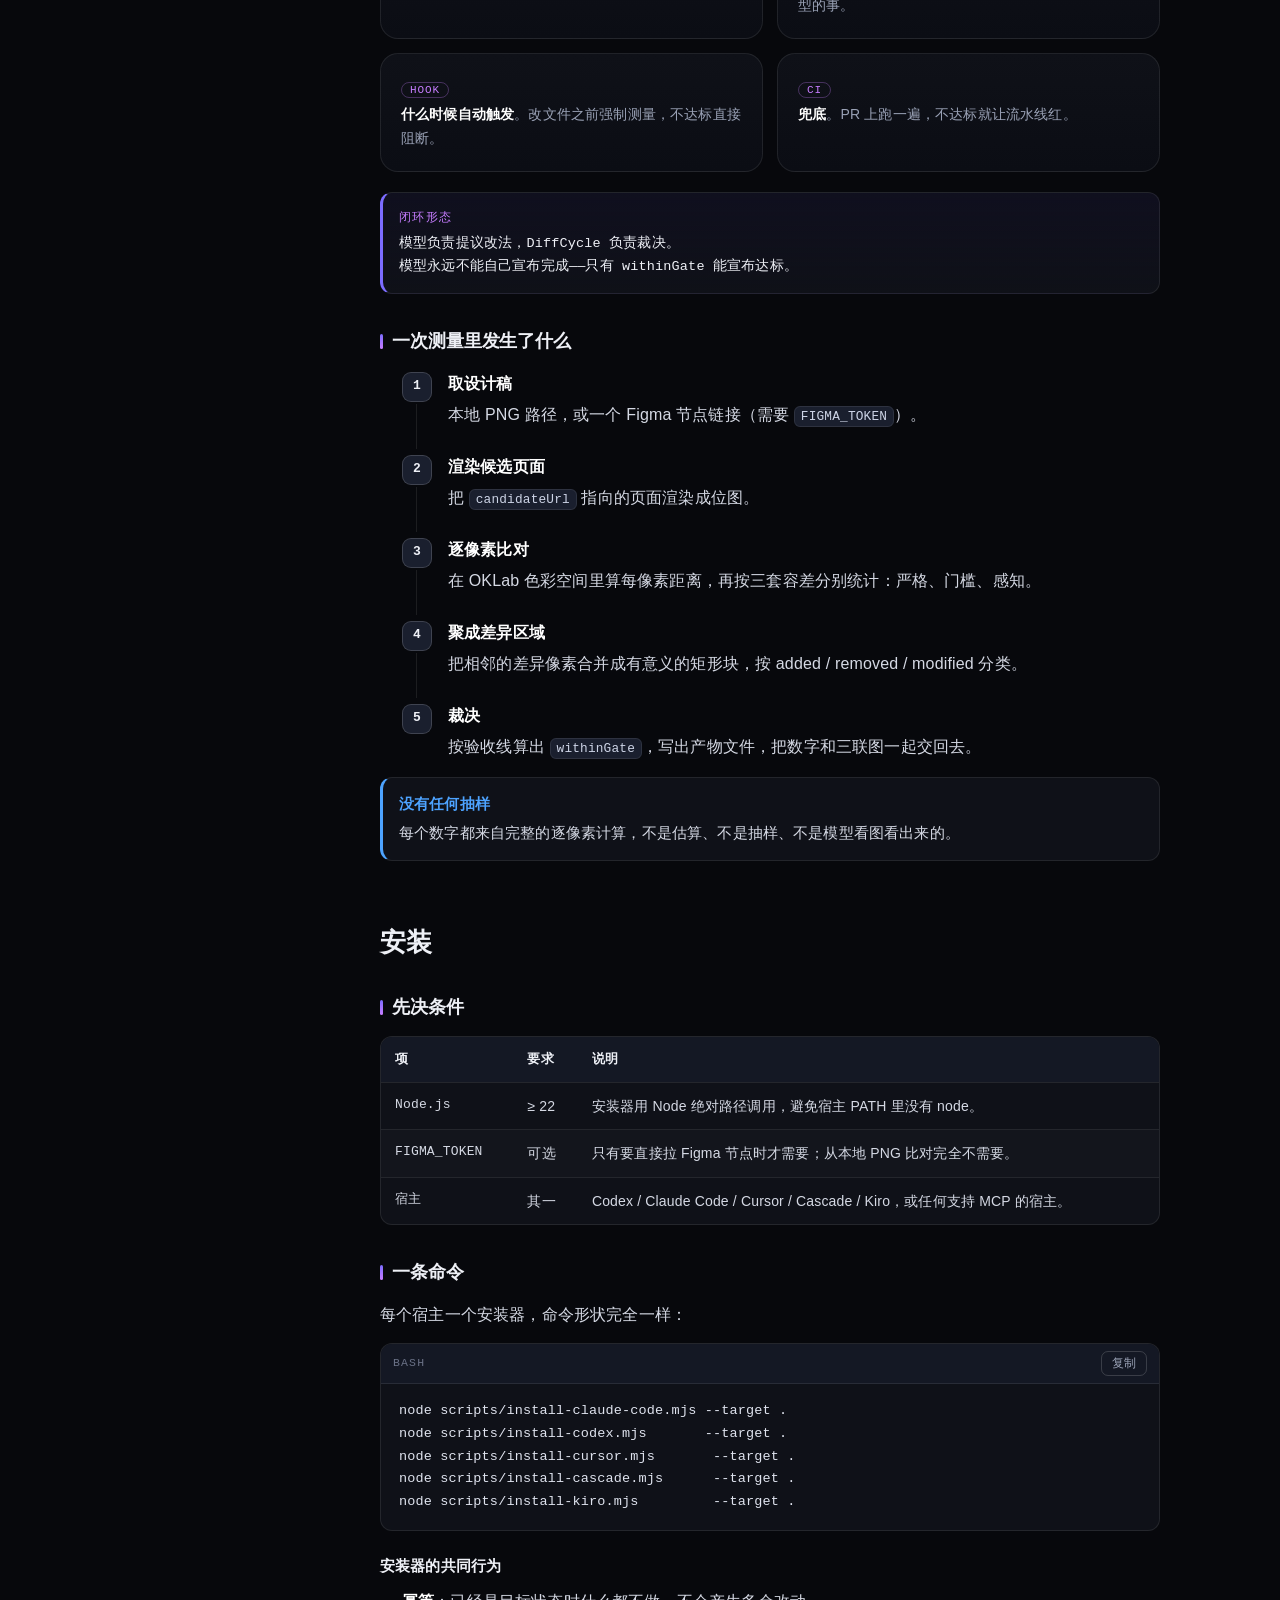
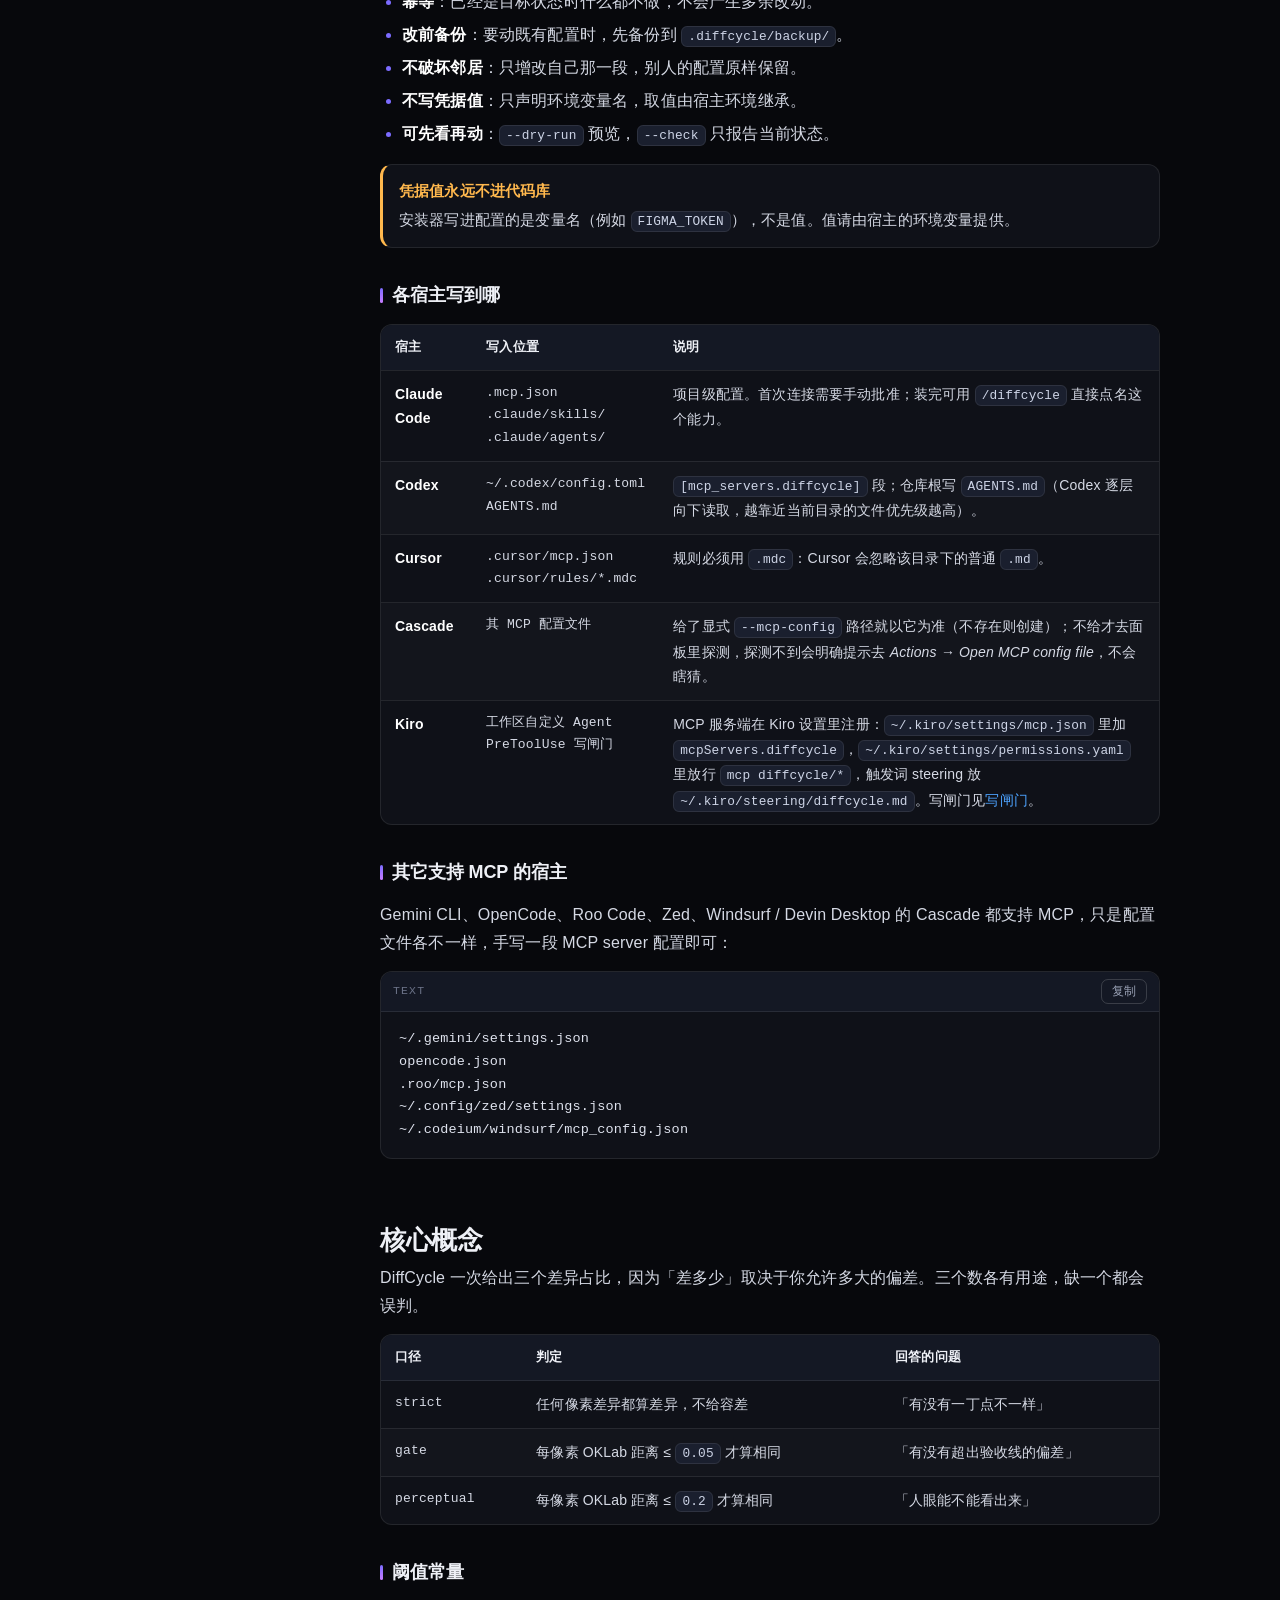
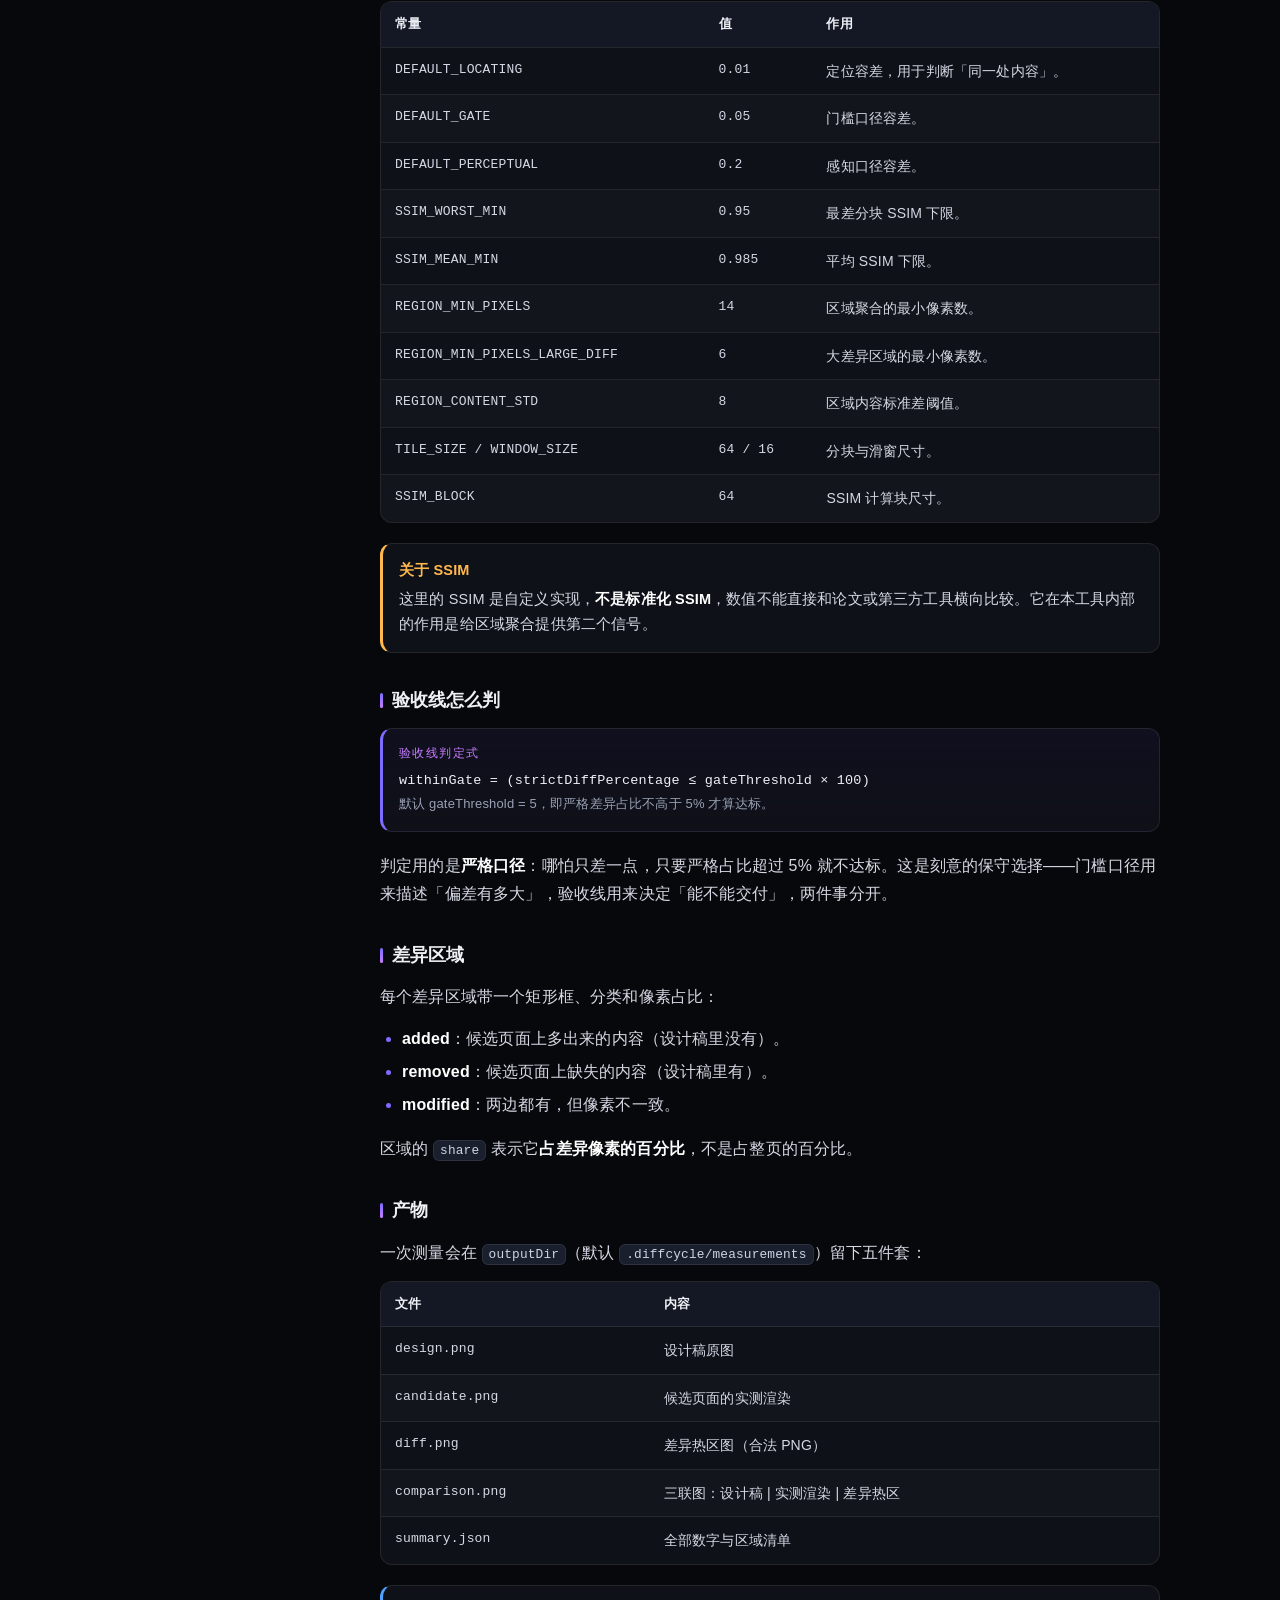
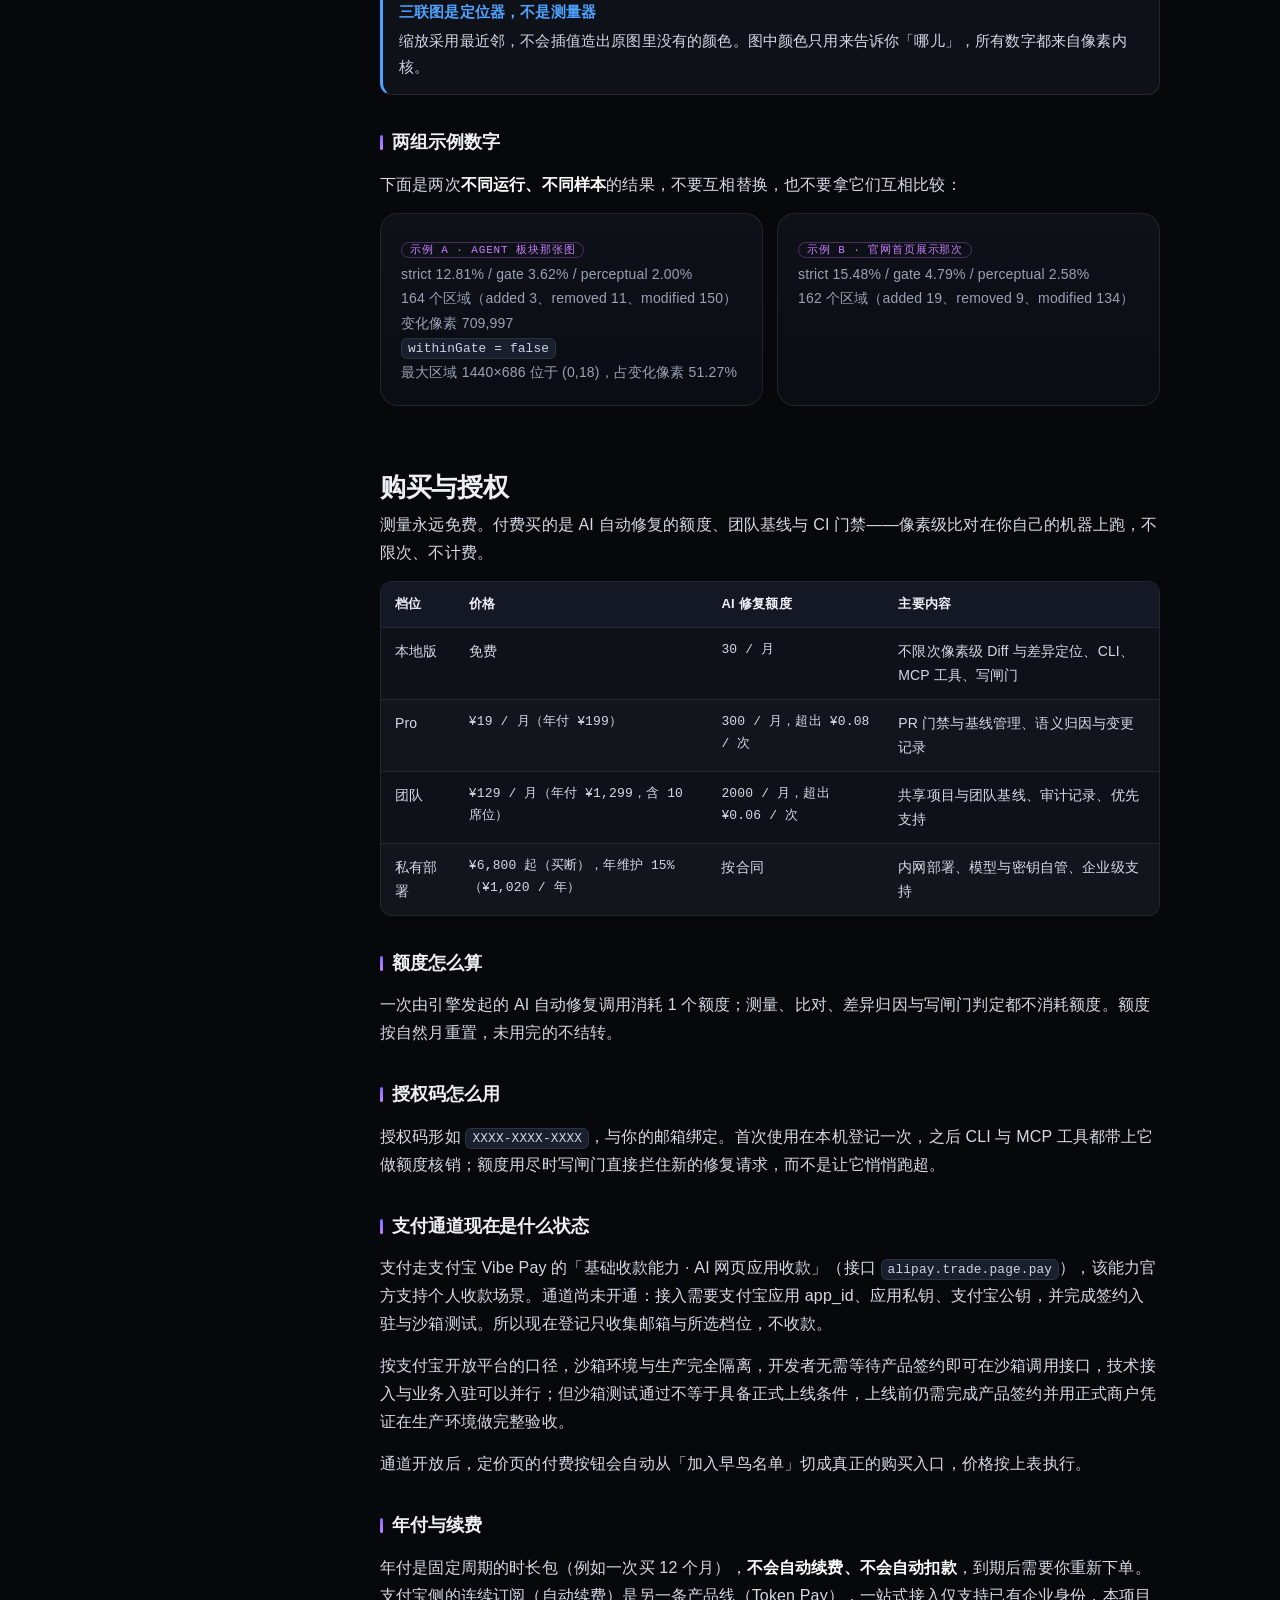
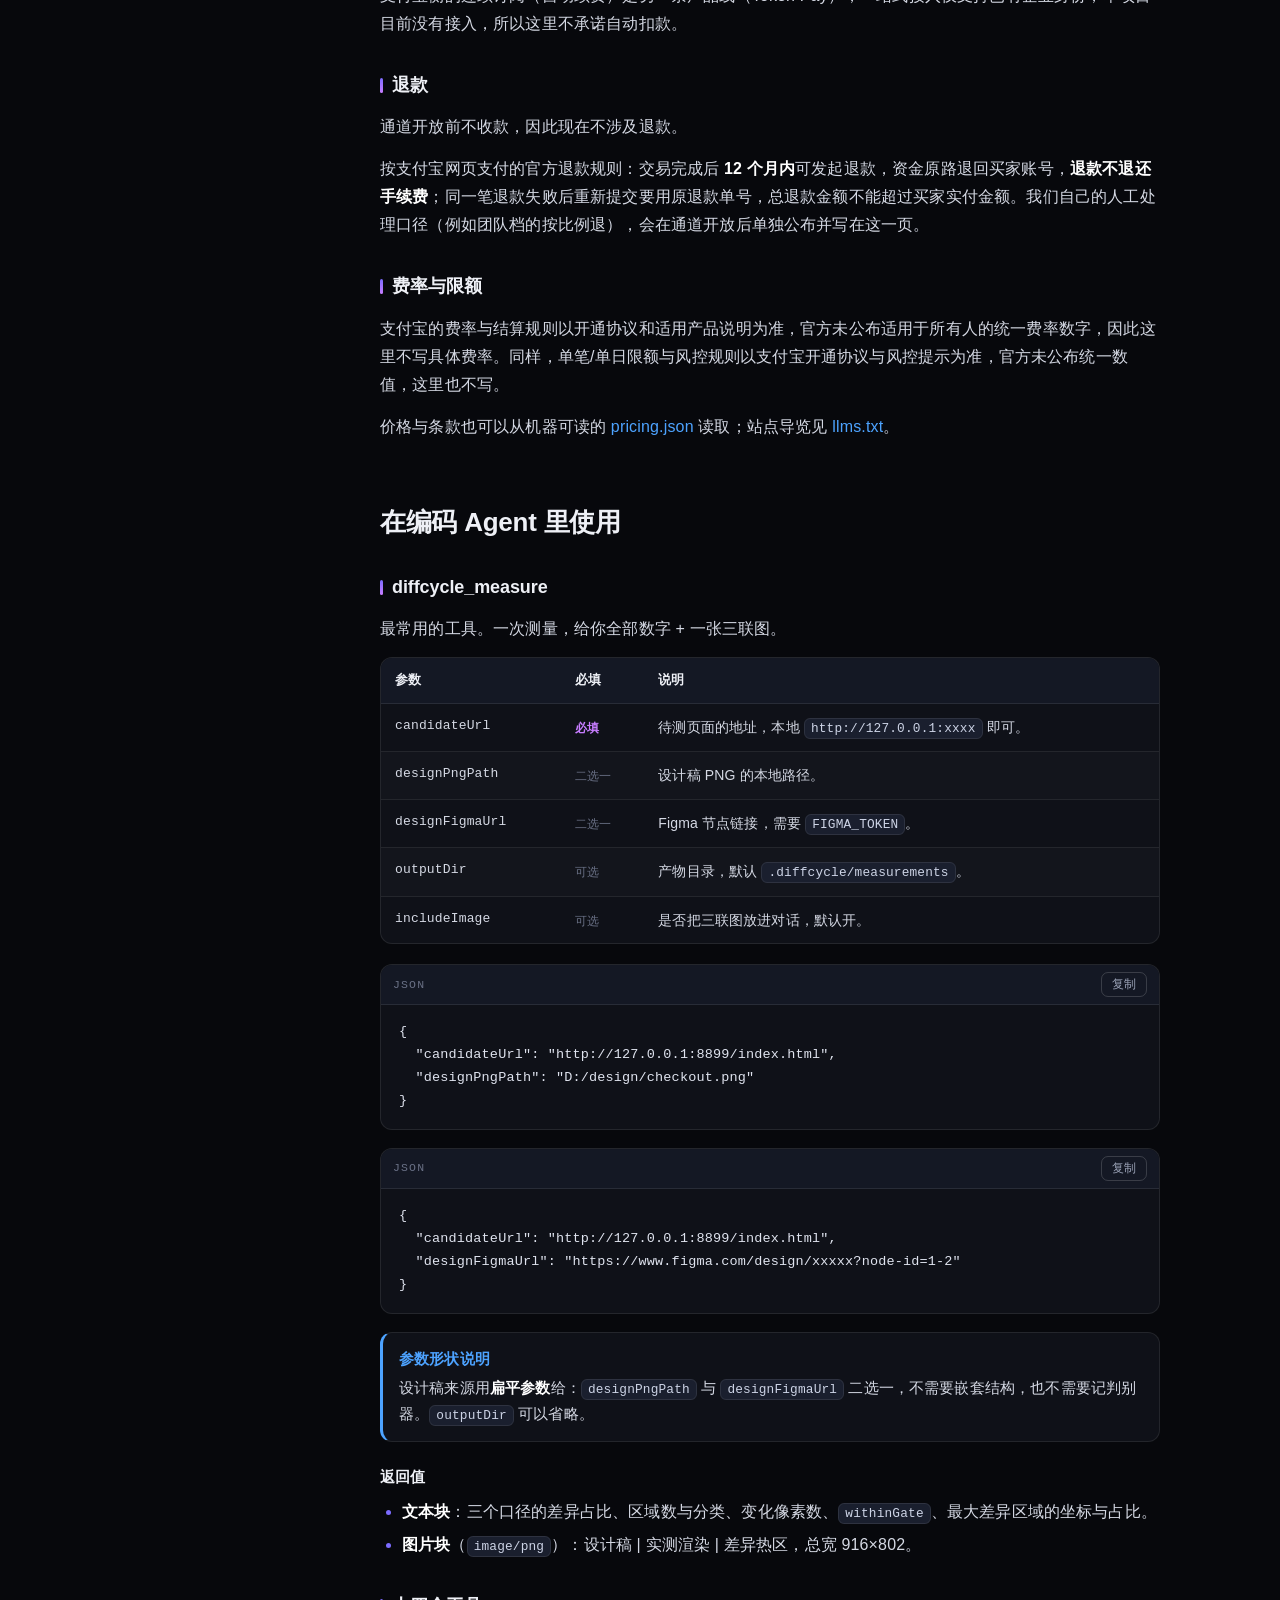
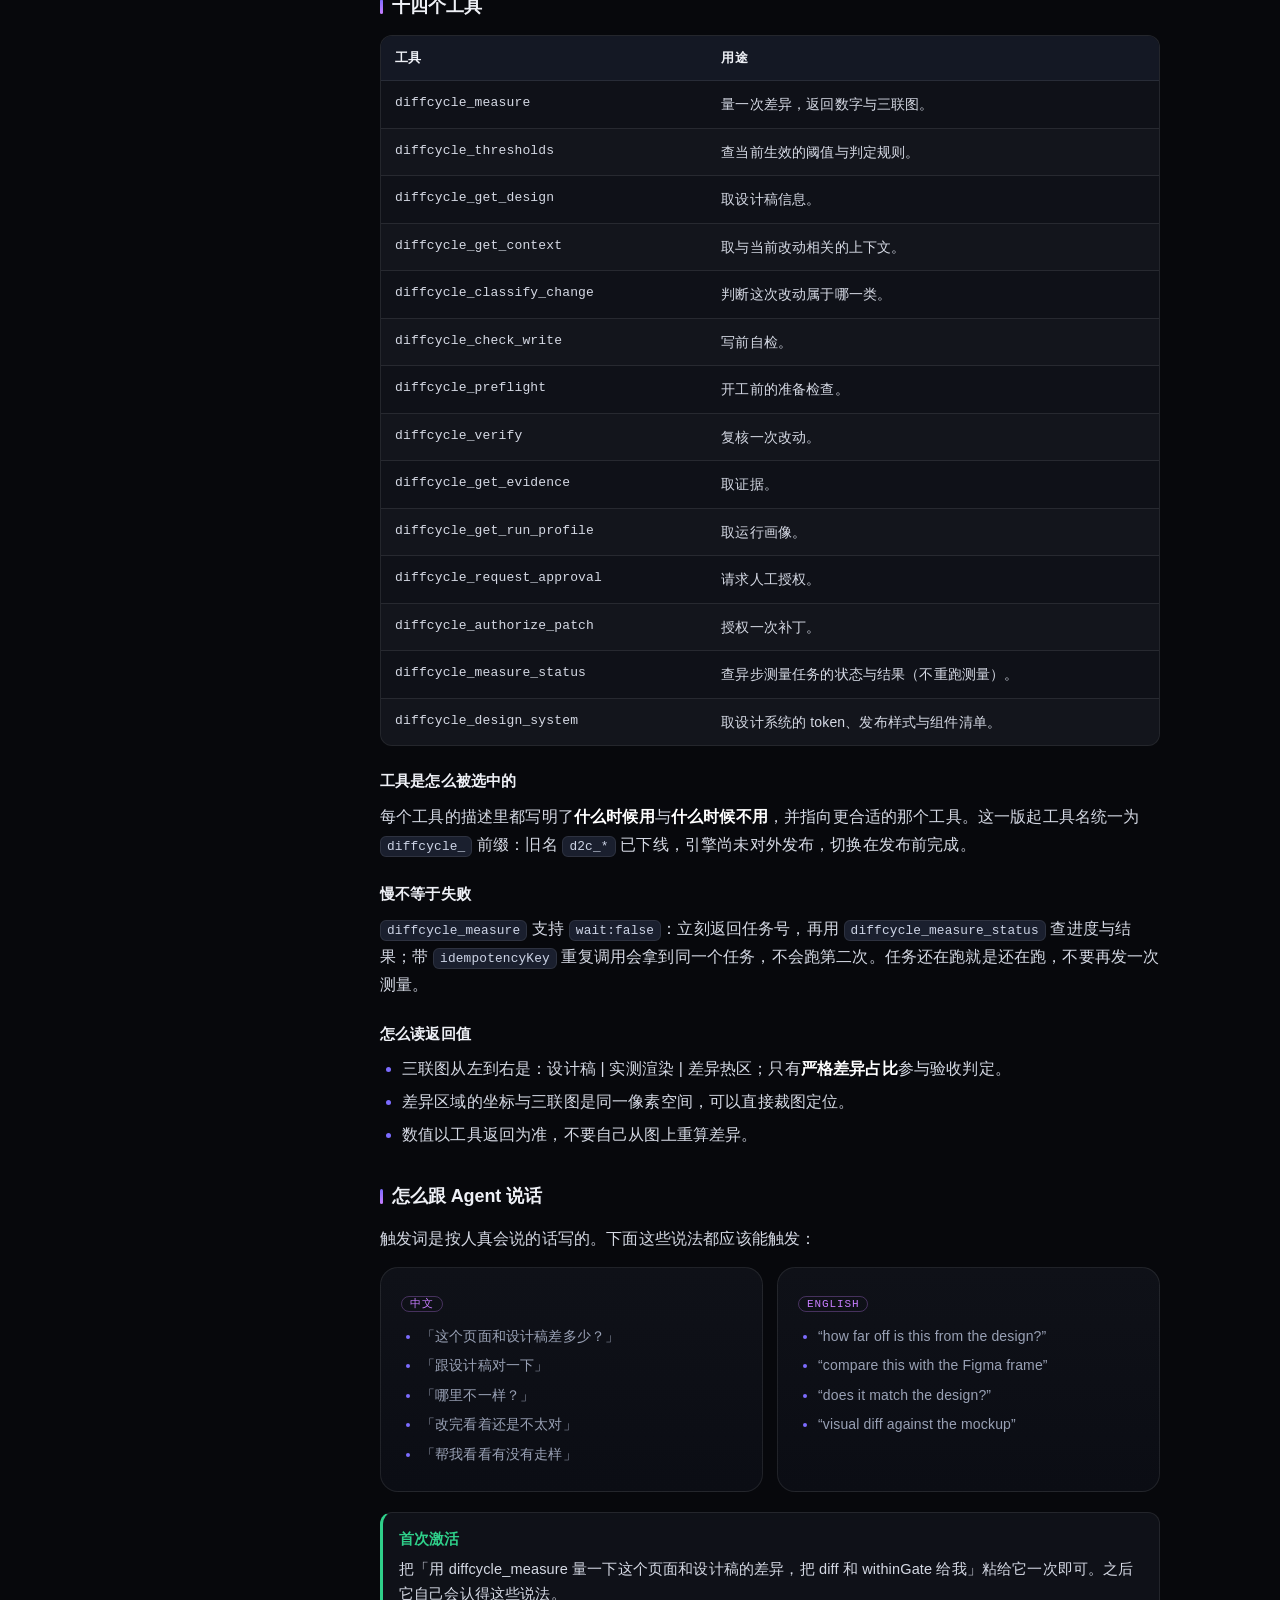
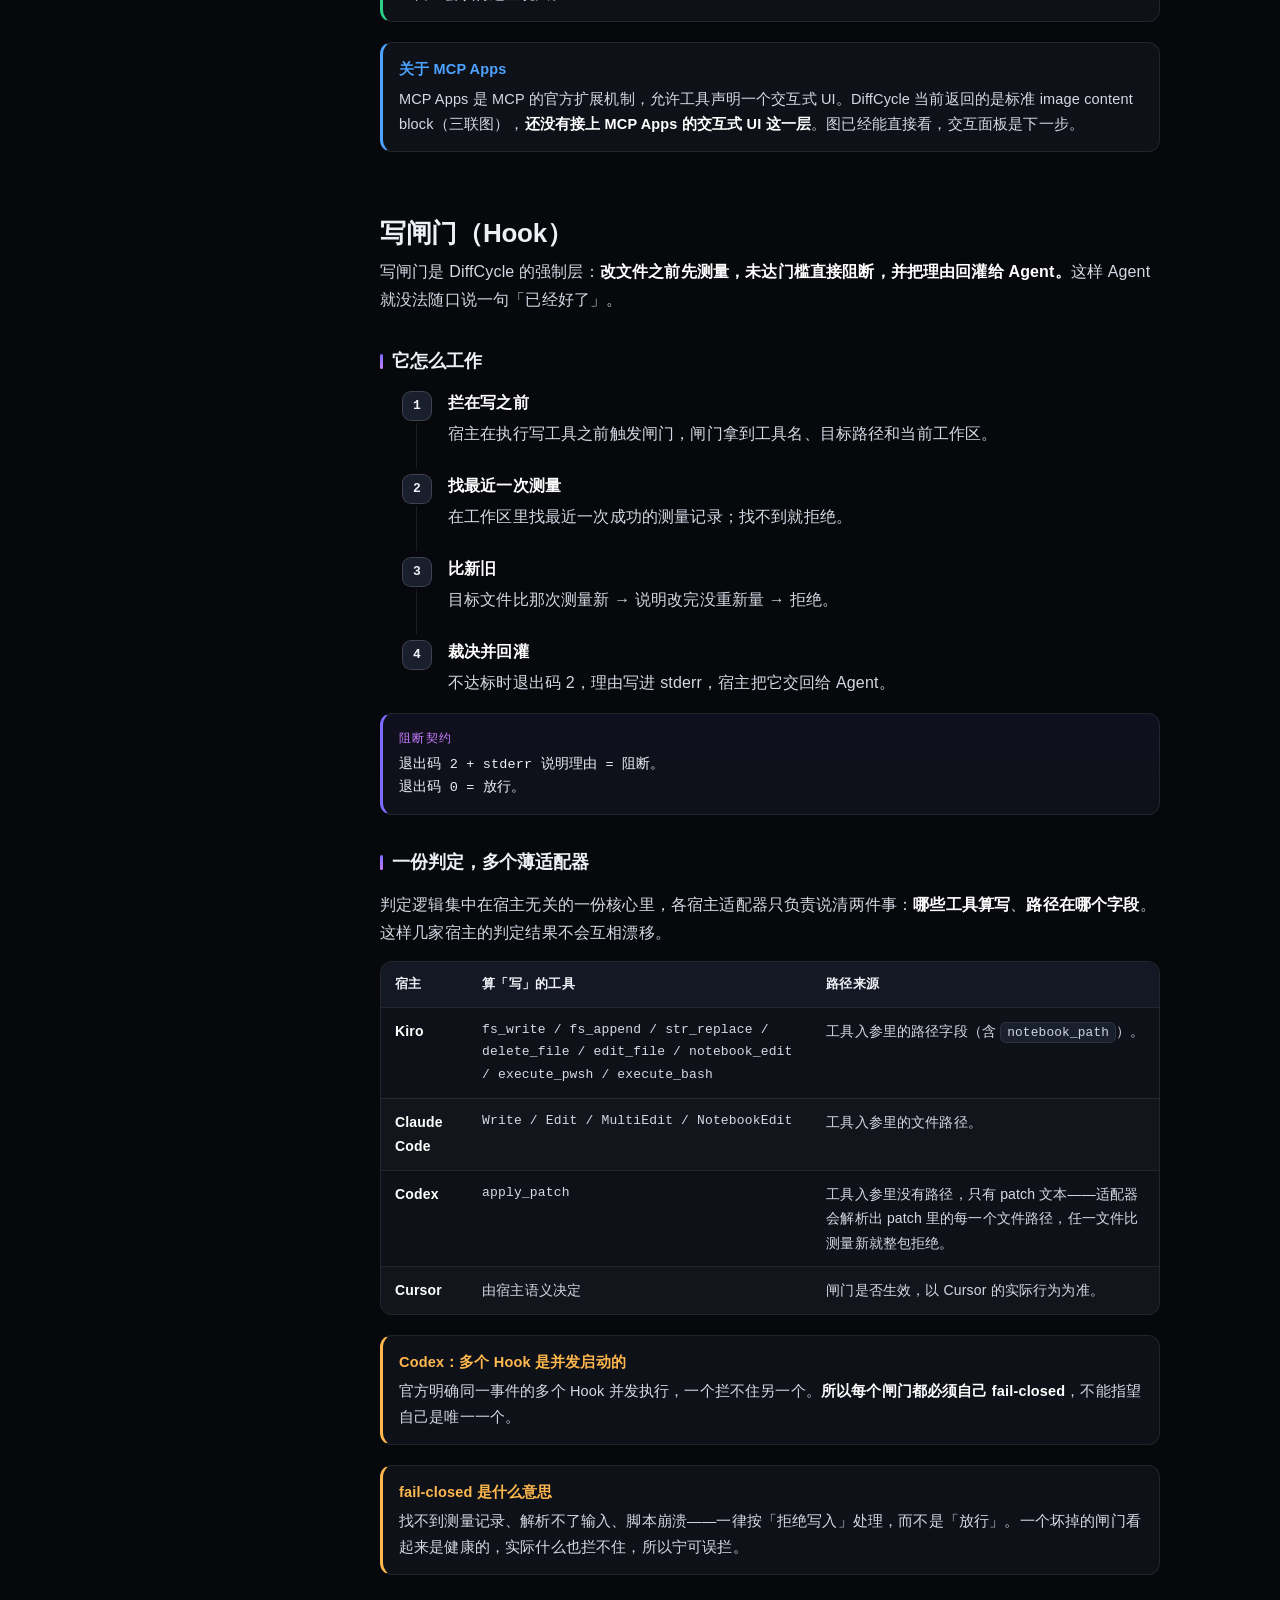
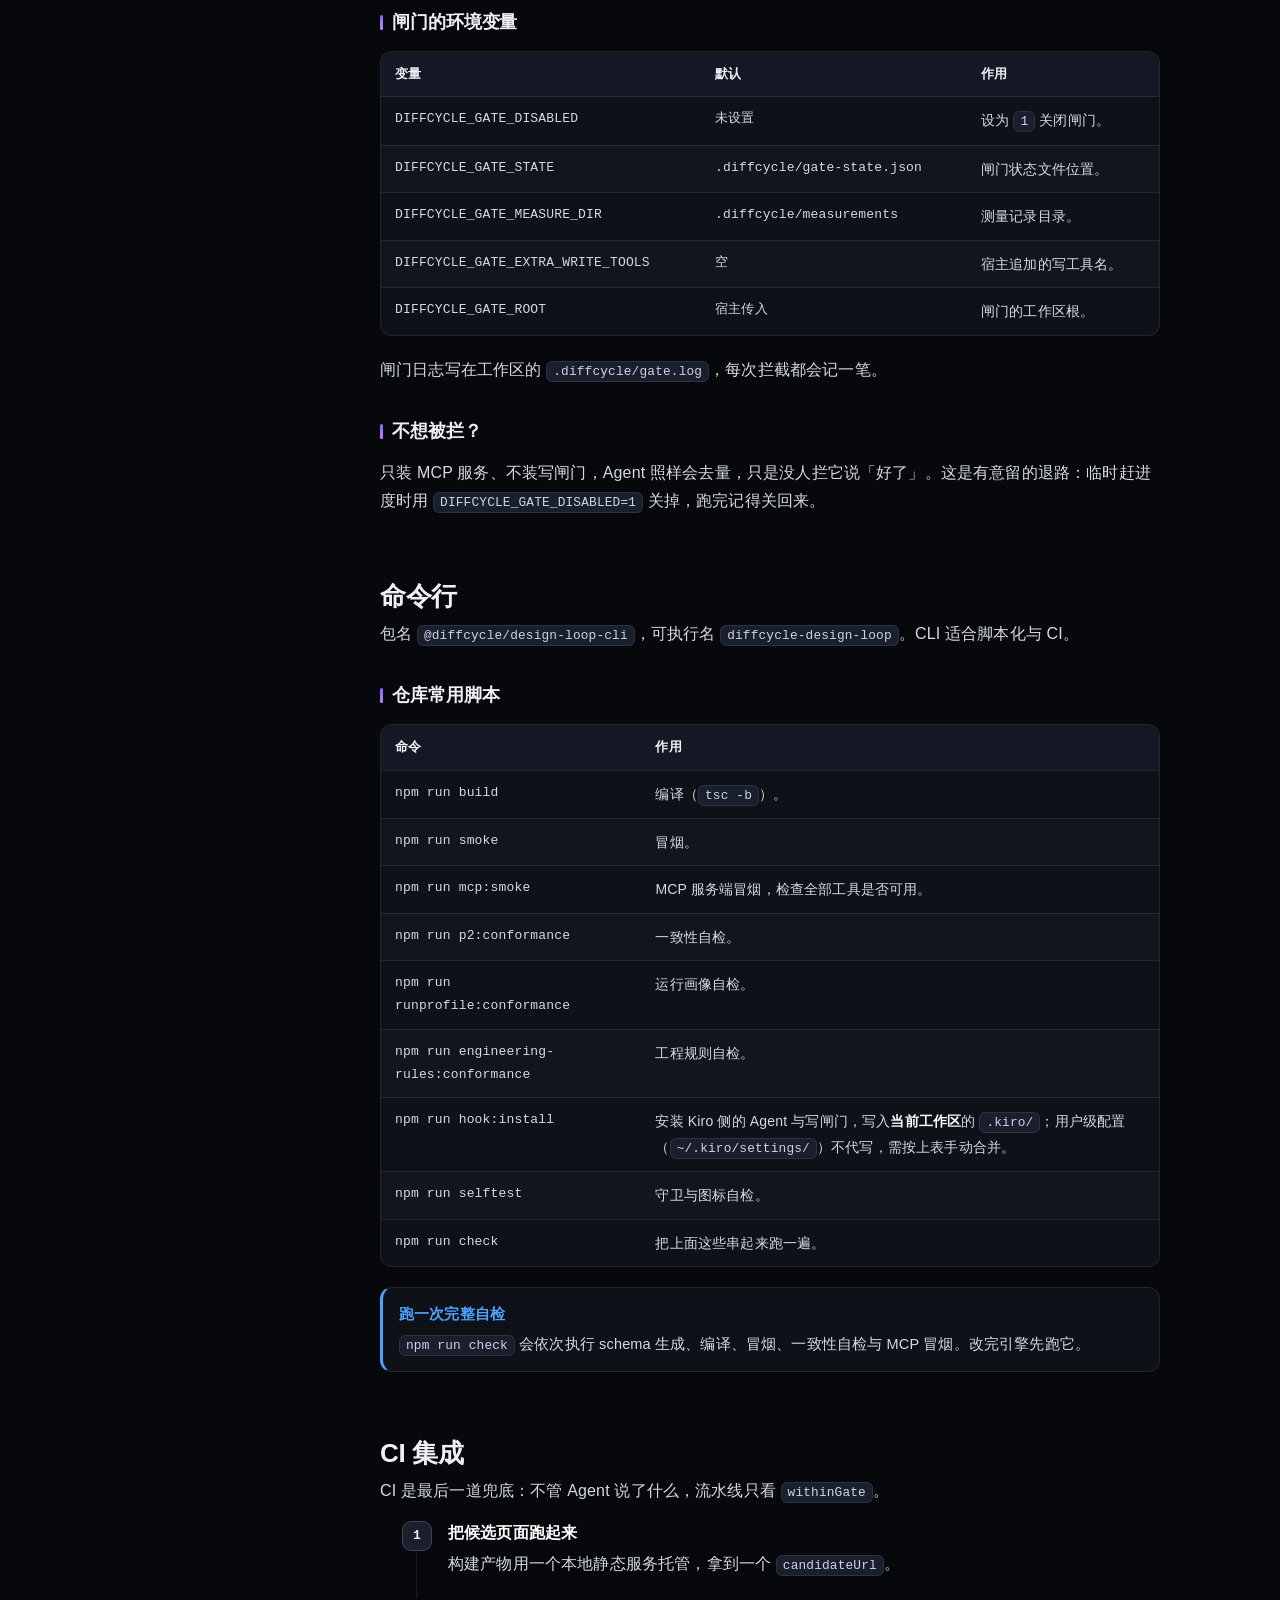
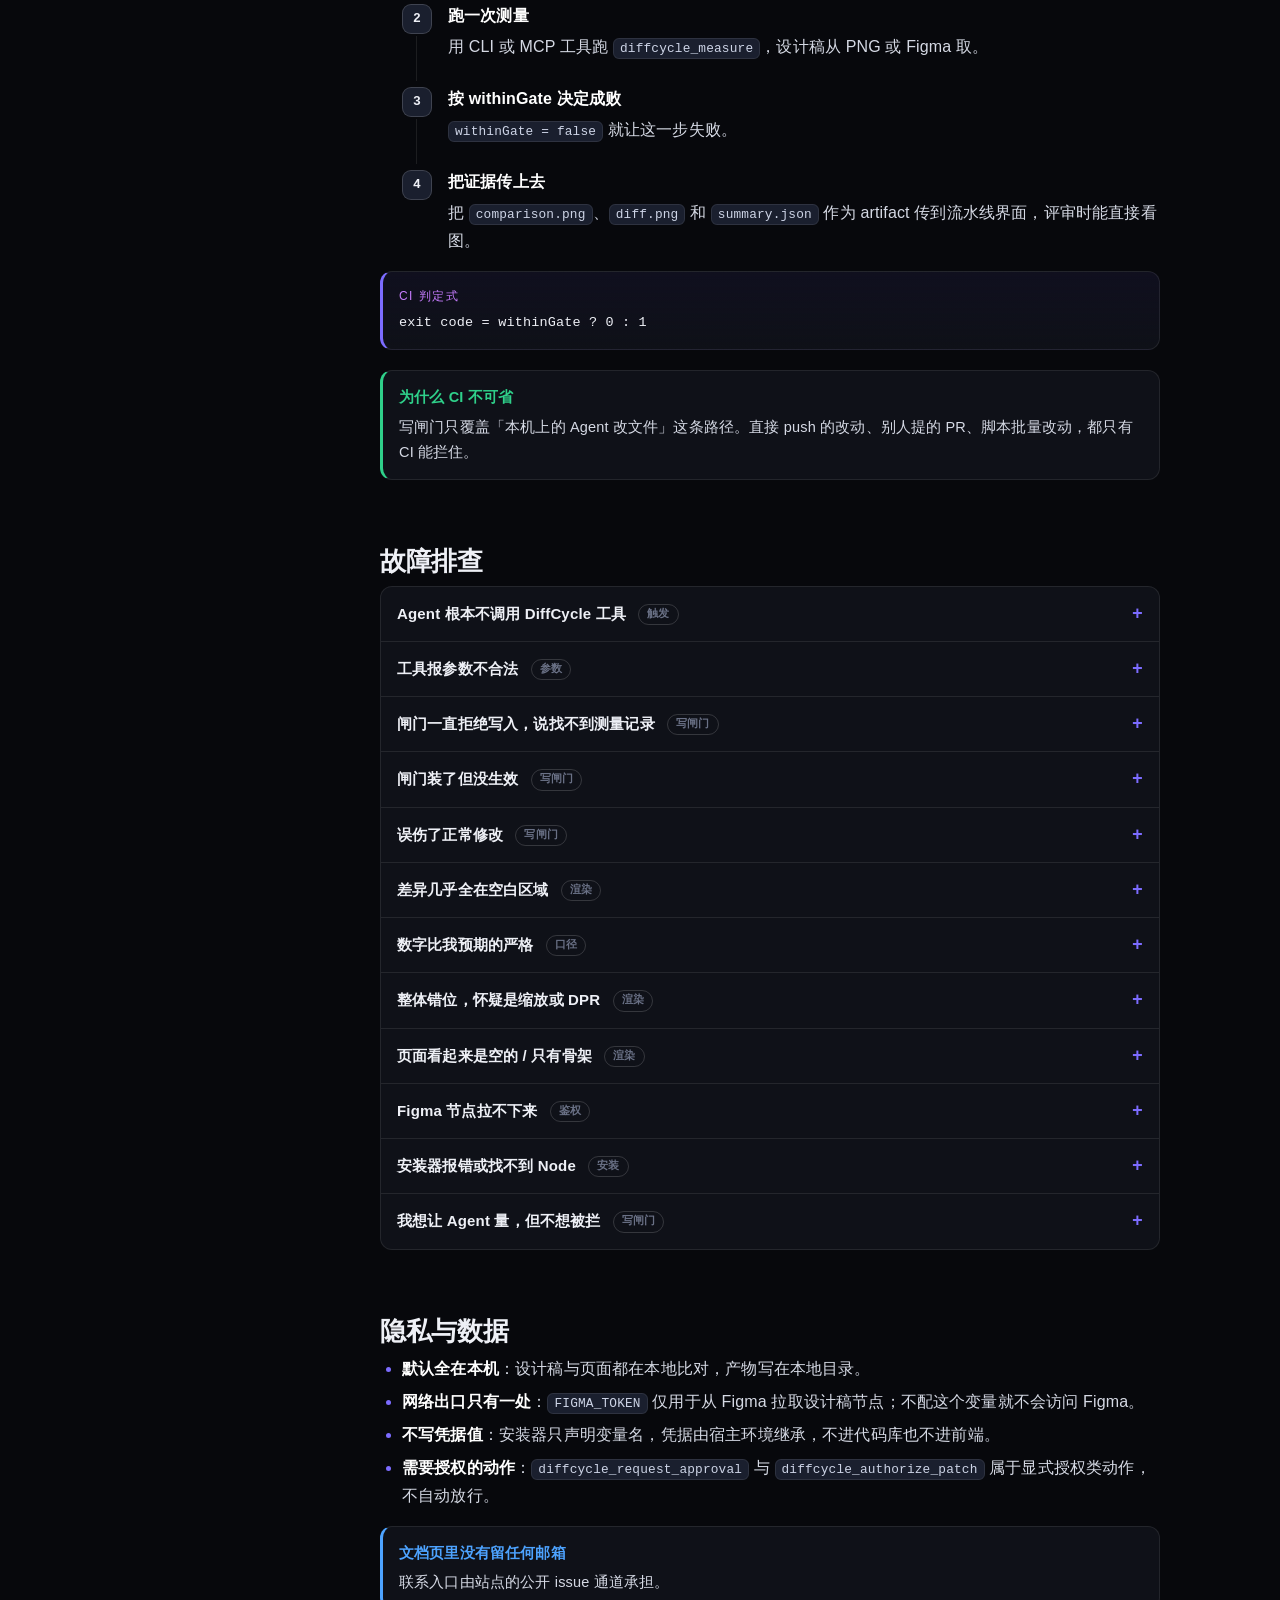
==== commit e2aef490: "docs: unify the tool surface on diffcycle_ and document the async contract The engine now exposes 14" ====
--- a/docs.html
+++ b/docs.html
@@ -57,8 +57,8 @@
       <h1>DiffCycle 文档</h1>
       <p class="lead">DiffCycle 把「页面和设计稿差多少」从一个形容词变成一个可以复算的数字：<strong>严格差异占比</strong>、<strong>门槛口径</strong>、<strong>感知口径</strong>，以及一份可以直接放进对话的三联图。本文档覆盖安装、参数、判定规则、写闸门与 CI。</p>
       <p class="doc-meta">
-        <span>版本 0.5</span>
-        <span>更新于 2026-11-01</span>
+        <span>版本 0.6</span>
+        <span>更新于 2026-11-03</span>
         <span>需要 Node.js ≥ 22</span>
       </p>
     </header>
@@ -422,28 +422,39 @@
         <li><strong>图片块</strong>（<code>image/png</code>）：设计稿 | 实测渲染 | 差异热区，总宽 916×802。</li>
       </ul>
 
-      <h3>十二个工具</h3>
+      <h3>十四个工具</h3>
       <div class="table-wrap">
         <table>
           <thead><tr><th>工具</th><th>用途</th></tr></thead>
           <tbody>
             <tr><td class="mono">diffcycle_measure</td><td>量一次差异，返回数字与三联图。</td></tr>
             <tr><td class="mono">diffcycle_thresholds</td><td>查当前生效的阈值与判定规则。</td></tr>
-            <tr><td class="mono">d2c_get_design</td><td>取设计稿信息。</td></tr>
-            <tr><td class="mono">d2c_get_context</td><td>取与当前改动相关的上下文。</td></tr>
-            <tr><td class="mono">d2c_classify_change</td><td>判断这次改动属于哪一类。</td></tr>
-            <tr><td class="mono">d2c_check_write</td><td>写前自检。</td></tr>
-            <tr><td class="mono">d2c_preflight</td><td>开工前的准备检查。</td></tr>
-            <tr><td class="mono">d2c_verify</td><td>复核一次改动。</td></tr>
-            <tr><td class="mono">d2c_get_evidence</td><td>取证据。</td></tr>
-            <tr><td class="mono">d2c_get_run_profile</td><td>取运行画像。</td></tr>
-            <tr><td class="mono">d2c_request_approval</td><td>请求人工授权。</td></tr>
-            <tr><td class="mono">d2c_authorize_patch</td><td>授权一次补丁。</td></tr>
-          </tbody>
-        </table>
-      </div>
-
-      <h3>怎么跟 Agent 说话</h3>
+            <tr><td class="mono">diffcycle_get_design</td><td>取设计稿信息。</td></tr>
+            <tr><td class="mono">diffcycle_get_context</td><td>取与当前改动相关的上下文。</td></tr>
+            <tr><td class="mono">diffcycle_classify_change</td><td>判断这次改动属于哪一类。</td></tr>
+            <tr><td class="mono">diffcycle_check_write</td><td>写前自检。</td></tr>
+            <tr><td class="mono">diffcycle_preflight</td><td>开工前的准备检查。</td></tr>
+            <tr><td class="mono">diffcycle_verify</td><td>复核一次改动。</td></tr>
+            <tr><td class="mono">diffcycle_get_evidence</td><td>取证据。</td></tr>
+            <tr><td class="mono">diffcycle_get_run_profile</td><td>取运行画像。</td></tr>
+            <tr><td class="mono">diffcycle_request_approval</td><td>请求人工授权。</td></tr>
+            <tr><td class="mono">diffcycle_authorize_patch</td><td>授权一次补丁。</td></tr><tr><td class="mono">diffcycle_measure_status</td><td>查异步测量任务的状态与结果（不重跑测量）。</td></tr><tr><td class="mono">diffcycle_design_system</td><td>取设计系统的 token、发布样式与组件清单。</td></tr>
+          </tbody>
+        </table>
+      </div>
+
+              <h4>工具是怎么被选中的</h4>
+        <p>每个工具的描述里都写明了<strong>什么时候用</strong>与<strong>什么时候不用</strong>，并指向更合适的那个工具。这一版起工具名统一为 <code>diffcycle_</code> 前缀：旧名 <code>d2c_*</code> 已下线，引擎尚未对外发布，切换在发布前完成。</p>
+        <h4>慢不等于失败</h4>
+        <p><code>diffcycle_measure</code> 支持 <code>wait:false</code>：立刻返回任务号，再用 <code>diffcycle_measure_status</code> 查进度与结果；带 <code>idempotencyKey</code> 重复调用会拿到同一个任务，不会跑第二次。任务还在跑就是还在跑，不要再发一次测量。</p>
+        <h4>怎么读返回值</h4>
+        <ul>
+          <li>三联图从左到右是：设计稿 | 实测渲染 | 差异热区；只有<strong>严格差异占比</strong>参与验收判定。</li>
+          <li>差异区域的坐标与三联图是同一像素空间，可以直接裁图定位。</li>
+          <li>数值以工具返回为准，不要自己从图上重算差异。</li>
+        </ul>
+
+<h3>怎么跟 Agent 说话</h3>
       <p>触发词是按人真会说的话写的。下面这些说法都应该能触发：</p>
       <div class="grid-2">
         <div class="card">
@@ -730,7 +741,7 @@
         <li><strong>默认全在本机</strong>：设计稿与页面都在本地比对，产物写在本地目录。</li>
         <li><strong>网络出口只有一处</strong>：<code>FIGMA_TOKEN</code> 仅用于从 Figma 拉取设计稿节点；不配这个变量就不会访问 Figma。</li>
         <li><strong>不写凭据值</strong>：安装器只声明变量名，凭据由宿主环境继承，不进代码库也不进前端。</li>
-        <li><strong>需要授权的动作</strong>：<code>d2c_request_approval</code> 与 <code>d2c_authorize_patch</code> 属于显式授权类动作，不自动放行。</li>
+        <li><strong>需要授权的动作</strong>：<code>diffcycle_request_approval</code> 与 <code>diffcycle_authorize_patch</code> 属于显式授权类动作，不自动放行。</li>
       </ul>
 
       <div class="note">
@@ -764,6 +775,7 @@
         <table>
           <thead><tr><th>版本</th><th>日期</th><th>变化</th></tr></thead>
           <tbody>
+            <tr><td class="mono">0.6</td><td class="mono">2026-11-03</td><td>工具面统一为 <code>diffcycle_</code> 前缀（旧 <code>d2c_*</code> 名称下线）；每个工具补上「什么时候用 / 什么时候不用」；<code>diffcycle_measure</code> 支持 <code>wait:false</code>、<code>idempotencyKey</code> 与异步任务查询（新增 <code>diffcycle_measure_status</code>）；新增 <code>diffcycle_design_system</code>（token / 样式 / 组件清单）；返回值补上三联图与差异区域的对应说明。</td></tr>
             <tr><td class="mono">0.5</td><td class="mono">2026-11-01</td><td>Kiro 接入细节与实测对齐：补 MCP 注册与权限放行的真实落点（<code>~/.kiro/settings/</code>）、补写闸门覆盖的两个 shell 工具、标明安装器只写工作区。</td></tr>
             <tr><td class="mono">0.4</td><td class="mono">2026-11-01</td><td>新增「购买与授权」：档位、额度口径、授权码机制与支付通道现状；官网定价页给出可读的价格与档位。</td></tr>
             <tr><td class="mono">0.3</td><td class="mono">2026-10-31</td><td>文档上线；官网导航接入本页。</td></tr>
@@ -782,7 +794,7 @@
     <a class="to-top" href="#quickstart">↑ 回到顶部</a>
 
     <footer class="doc-foot">
-      <p><b>DiffCycle 文档 · 版本 0.5 · 最后更新 2026-11-01</b></p>
+      <p><b>DiffCycle 文档 · 版本 0.6 · 最后更新 2026-11-03</b></p>
       <p>文档里的每个参数、路径与命令都与当前引擎实现一致；阈值与常量可以在 <code>diffcycle_thresholds</code> 工具里查到实时值。</p>
       <p>发现问题或要提改进建议：到 <a href="https://github.com/drake-yuan/diffcycle-site/issues">仓库开一条 issue</a>。</p>
     </footer>
